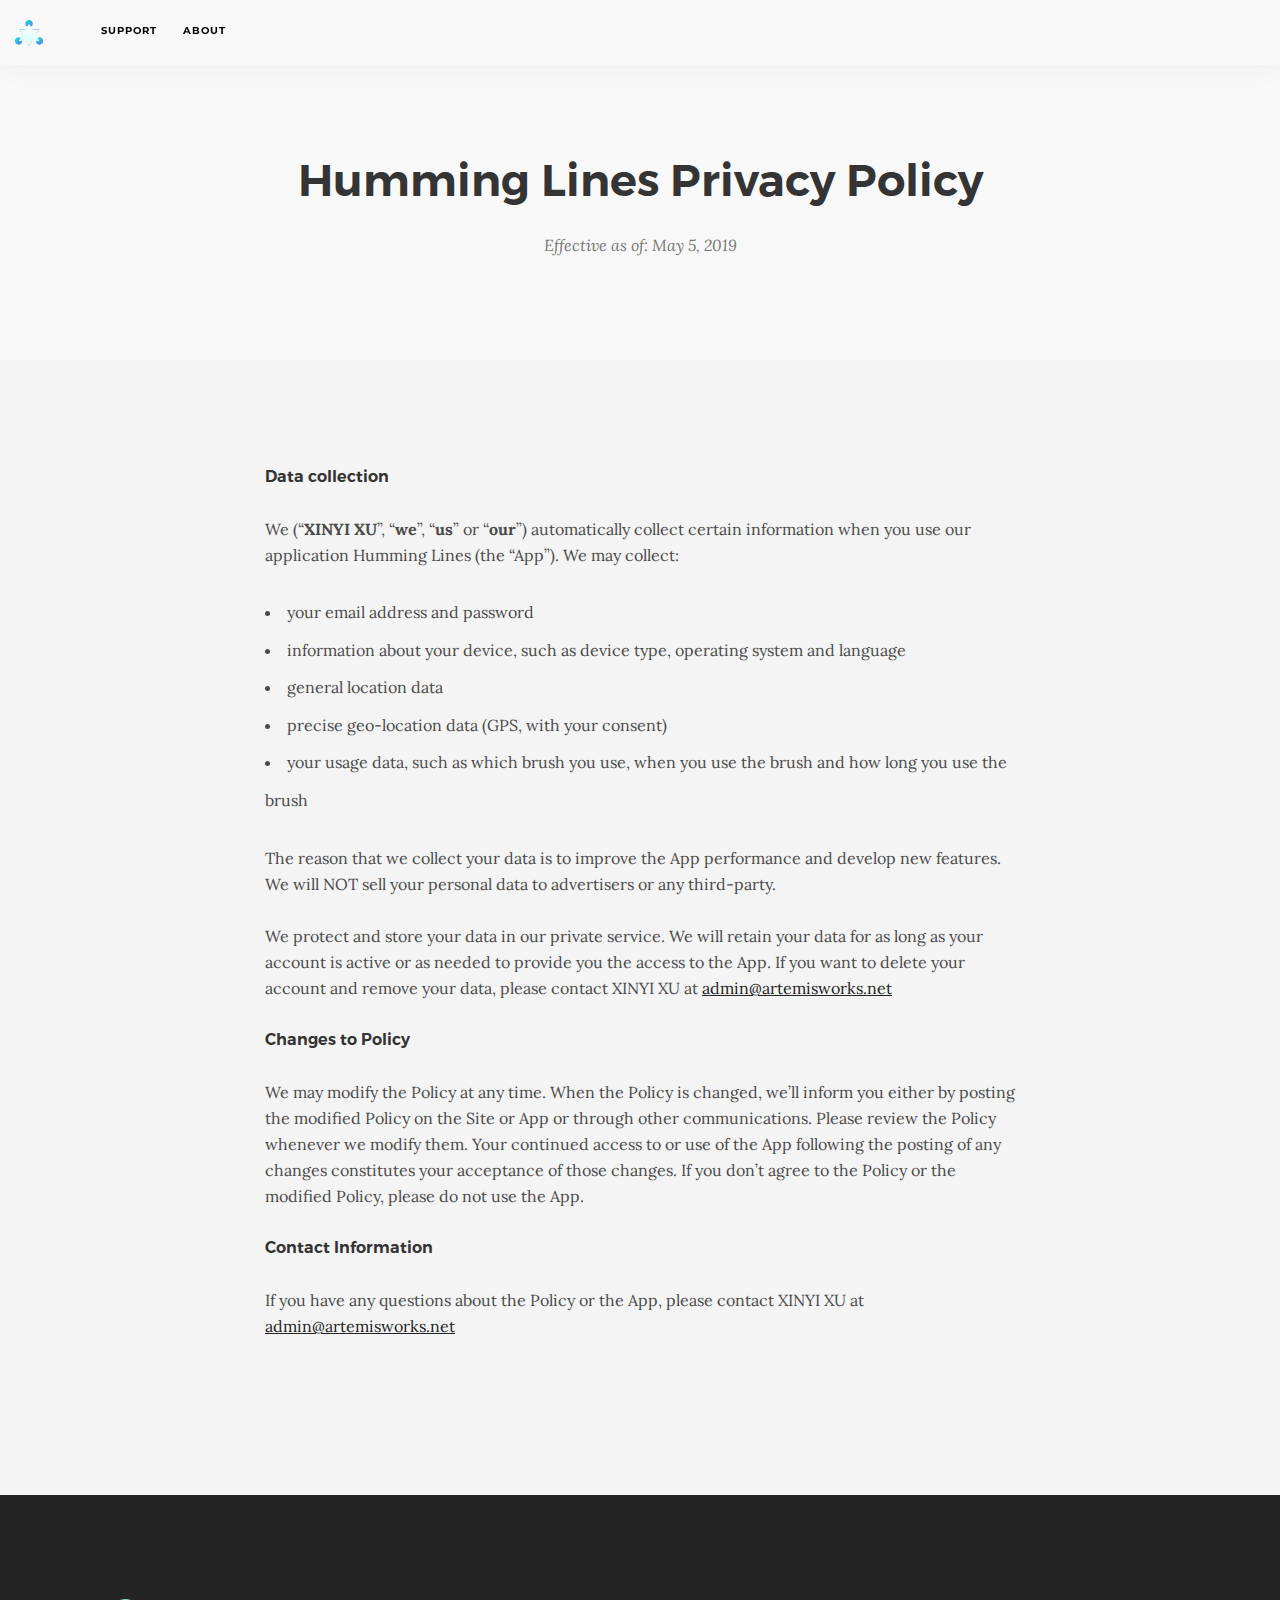
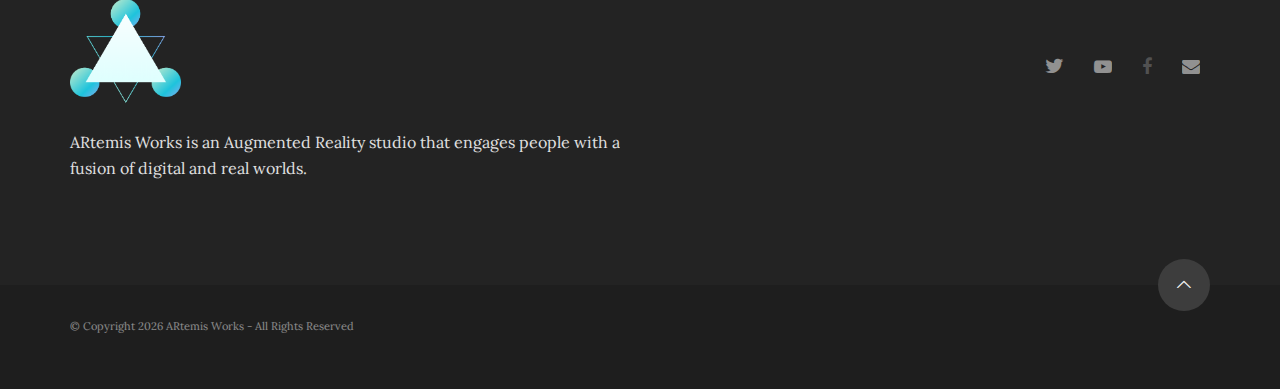
==== privacy_policy_music_brush.html @ 25d591d4 "initial" ====
<!doctype html>
<html lang="en">
    <head>
        <meta charset="utf-8">
        <title>ARtemis | Augmented Reality Works</title>
        <meta name="viewport" content="width=device-width, initial-scale=1.0">
        <link href="css/bootstrap.css" rel="stylesheet" type="text/css" media="all" />
        <link href="css/socicon.css" rel="stylesheet" type="text/css" media="all" />
        <link href="css/iconsmind.css" rel="stylesheet" type="text/css" media="all" />
        <link href="css/interface-icons.css" rel="stylesheet" type="text/css" media="all" />
        <link href="css/owl.carousel.css" rel="stylesheet" type="text/css" media="all" />
        <link href="css/lightbox.min.css" rel="stylesheet" type="text/css" media="all" />
        <link href="css/theme.css" rel="stylesheet" type="text/css" media="all" />
        <link href="css/custom.css" rel="stylesheet" type="text/css" media="all" />
        <link href='https://fonts.googleapis.com/css?family=Lora:400,400italic,700%7CMontserrat:400,700' rel='stylesheet' type='text/css'>
        <link rel="stylesheet" href="https://cdnjs.cloudflare.com/ajax/libs/font-awesome/4.7.0/css/font-awesome.min.css">
    </head>
    <body class="scroll-assist">
        <a id="top"></a>
        <div class="loader"></div>
        <nav class="transition--fade">
            <div class="nav-bar nav--absolute nav--transparent" data-fixed-at="200">
                <div class="nav-module logo-module left">
                    <a href="index.html">
                        <img class="logo logo-dark" alt="logo" src="img/ARtemis4.png" />
                        <img class="logo logo-light" alt="logo" src="img/ARtemis4.png" />
                    </a>
                </div>
                <div class="nav-module menu-module left">
                    <ul class="menu">
                        <li>
                            <a href="support.html" style="color: #000000">
                                <b>Support</b>
                            </a>
                        </li>
                        <li>
                            <a href="about.html" style="color: #000000">
                                <b>About</b>
                            </a>
                        </li>
                    </ul>
                </div>
            </div>
        </nav>
        <!--end of modal-container-->
        <div class="main-container transition--fade">
            <section class="height-40">
                <div class="container pos-vertical-center">
                    <div class="row">
                        <div class="col-sm-12 text-center">
                            <br/><br/>
                            <h2>Humming Lines Privacy Policy</h2>
                            <span>
                                <em>Effective as of: May 5, 2019</em>
                            </span>
                        </div>
                    </div>
                    <!--end of row-->
                </div>
                <!--end of container-->
            </section>
            <section class="bg--secondary">
                <div class="container">
                    <div class="row">
                        <div class="col-sm-8 col-sm-offset-2">
                            <h5>Data collection</h5>
                            <p style="color:#4A4A4A">
                                We (“<b>XINYI XU</b>”, “<b>we</b>”, “<b>us</b>” or “<b>our</b>”) automatically collect certain information when you use our application Humming Lines (the “App”). We may collect:
                                <ul class="bullets" style="color:#4A4A4A">
                                <li>
                                    your email address and password
                                </li>
                                <li>
                                    information about your device, such as device type, operating system and language
                                </li>
                                <li>
                                    general location data
                                </li>
                                <li>
                                    precise geo-location data (GPS, with your consent)
                                </li>
                                <li>
                                    your usage data, such as which brush you use, when you use the brush and how long you use the brush
                                </li>
                                </ul>
                                <p style="color:#4A4A4A">The reason that we collect your data is to improve the App performance and develop new features. We will NOT sell your personal data to advertisers or any third-party. <br/><br/>
 
                                We protect and store your data in our private service. We will retain your data for as long as your account is active or as needed to provide you the access to the App.  If you want to delete your account and remove your data, please contact XINYI XU at <a href="mailto:admin@artemisworks.net">admin@artemisworks.net</a>

                            </p>
                            <h5>Changes to Policy</h5>
                            <p style="color:#4A4A4A">
                                We may modify the Policy at any time. When the Policy is changed, we’ll inform you either by posting the modified Policy on the Site or App or through other communications. Please review the Policy whenever we modify them. Your continued access to or use of the App following the posting of any changes constitutes your acceptance of those changes. If you don’t agree to the Policy or the modified Policy, please do not use the App.
                            </p>
                            <h5>Contact Information</h5>
                            <p style="color:#4A4A4A">
                                If you have any questions about the Policy or the App, please contact XINYI XU at <a href="mailto:admin@artemisworks.net">admin@artemisworks.net</a>

                            </p>
                        </div>
                    </div>
                    <!--end of row-->
                </div>
                <!--end of container-->
            </section>
            <footer class="bg--dark footer-4">
                <div class="container">
                <div class="row">
                    <div class="col-md-6 col-sm-4">
                            <a href="index.html">
                                <img alt="Pic" src="img/ARtemis2.png" width="20%" height="20%"/>
                            </a>
                            <p>
                                ARtemis Works is an Augmented Reality studio that engages people with a fusion of digital and real worlds.
                                
                            </p>
                        </div>
                        <div class="col-md-2 col-md-offset-4 ">
                            <h6><font color="#232323">Connect with Us</font></h6>
                            <ul class="social-list">
                                <li>
                                    <a href="https://twitter.com/ARtemis_works">
                                        <i class="fa fa-twitter" style="font-size:20px;color:white;"></i>
                                    </a>
                                </li>
                                <li>
                                    <a href="https://www.youtube.com/channel/UC1mgtyyQkvRFtC47WIvHx9Q">
                                        <i class="fa fa-youtube-play" style="font-size:18px;color:white;"></i>
                                    </a>
                                </li>
                                <li>
                                    <a href="#">
                                        <i class="fa fa-facebook" style="font-size:18px;color:grey;"></i>
                                    </a>
                                </li>
                                <li>
                                    <a href="mailto:admin@artemisworks.net">
                                        <i class="fa fa-envelope" style="font-size:18px;color:white;"></i>
                                    </a>
                                </li>
                            </ul>
                        </div>                      
                    </div>
                </div>
                <div class="footer__lower">
                    <div class="container">
                        <div class="row">
                            <div class="col-sm-6 text-center-xs">
                                <span class="type--fine-print">&copy; Copyright
                                    <span class="update-year">2018</span> ARtemis Works - All Rights Reserved</span>
                            </div>
                            <div class="col-sm-6 text-right text-center-xs">
                                <a href="#top" class="inner-link top-link">
                                    <i class="interface-up-open-big"></i>
                                </a>
                            </div>
                        </div>
                        <!--end of row-->
                    </div>
                    <!--end of container-->
                </div>
            </footer>
        </div>
        <script src="js/jquery-2.1.4.min.js"></script>
        <script src="js/isotope.min.js"></script>
        <script src="js/ytplayer.min.js"></script>
        <script src="js/easypiechart.min.js"></script>
        <script src="js/owl.carousel.min.js"></script>
        <script src="js/lightbox.min.js"></script>
        <script src="js/twitterfetcher.min.js"></script>
        <script src="js/smooth-scroll.min.js"></script>
        <script src="js/scrollreveal.min.js"></script>
        <script src="js/parallax.js"></script>
        <script src="js/scripts.js"></script>
    </body>
</html>
---- css/socicon.css ----
@charset "UTF-8";

@font-face {
  font-family: "socicon";
  src: url("../fonts/socicon.ttf") format("truetype");
  font-weight: normal;
  font-style: normal;

}

[data-icon]:before {
  font-family: "socicon" !important;
  content: attr(data-icon);
  font-style: normal !important;
  font-weight: normal !important;
  font-variant: normal !important;
  text-transform: none !important;
  speak: none;
  line-height: 1;
  -webkit-font-smoothing: antialiased;
  -moz-osx-font-smoothing: grayscale;
}

[class^="socicon-"]:before,
[class*=" socicon-"]:before {
  font-family: "socicon" !important;
  font-style: normal !important;
  font-weight: normal !important;
  font-variant: normal !important;
  text-transform: none !important;
  speak: none;
  line-height: 1;
  -webkit-font-smoothing: antialiased;
  -moz-osx-font-smoothing: grayscale;
}

.socicon-modelmayhem:before {
  content: "\e000";
}
.socicon-mixcloud:before {
  content: "\e001";
}
.socicon-drupal:before {
  content: "\e002";
}
.socicon-swarm:before {
  content: "\e003";
}
.socicon-istock:before {
  content: "\e004";
}
.socicon-yammer:before {
  content: "\e005";
}
.socicon-ello:before {
  content: "\e006";
}
.socicon-stackoverflow:before {
  content: "\e007";
}
.socicon-persona:before {
  content: "\e008";
}
.socicon-triplej:before {
  content: "\e009";
}
.socicon-houzz:before {
  content: "\e00a";
}
.socicon-rss:before {
  content: "\e00b";
}
.socicon-paypal:before {
  content: "\e00c";
}
.socicon-odnoklassniki:before {
  content: "\e00d";
}
.socicon-airbnb:before {
  content: "\e00e";
}
.socicon-periscope:before {
  content: "\e00f";
}
.socicon-outlook:before {
  content: "\e010";
}
.socicon-coderwall:before {
  content: "\e011";
}
.socicon-tripadvisor:before {
  content: "\e012";
}
.socicon-appnet:before {
  content: "\e013";
}
.socicon-goodreads:before {
  content: "\e014";
}
.socicon-tripit:before {
  content: "\e015";
}
.socicon-lanyrd:before {
  content: "\e016";
}
.socicon-slideshare:before {
  content: "\e017";
}
.socicon-buffer:before {
  content: "\e018";
}
.socicon-disqus:before {
  content: "\e019";
}
.socicon-vkontakte:before {
  content: "\e01a";
}
.socicon-whatsapp:before {
  content: "\e01b";
}
.socicon-patreon:before {
  content: "\e01c";
}
.socicon-storehouse:before {
  content: "\e01d";
}
.socicon-pocket:before {
  content: "\e01e";
}
.socicon-mail:before {
  content: "\e01f";
}
.socicon-blogger:before {
  content: "\e020";
}
.socicon-technorati:before {
  content: "\e021";
}
.socicon-reddit:before {
  content: "\e022";
}
.socicon-dribbble:before {
  content: "\e023";
}
.socicon-stumbleupon:before {
  content: "\e024";
}
.socicon-digg:before {
  content: "\e025";
}
.socicon-envato:before {
  content: "\e026";
}
.socicon-behance:before {
  content: "\e027";
}
.socicon-delicious:before {
  content: "\e028";
}
.socicon-deviantart:before {
  content: "\e029";
}
.socicon-forrst:before {
  content: "\e02a";
}
.socicon-play:before {
  content: "\e02b";
}
.socicon-zerply:before {
  content: "\e02c";
}
.socicon-wikipedia:before {
  content: "\e02d";
}
.socicon-apple:before {
  content: "\e02e";
}
.socicon-flattr:before {
  content: "\e02f";
}
.socicon-github:before {
  content: "\e030";
}
.socicon-renren:before {
  content: "\e031";
}
.socicon-friendfeed:before {
  content: "\e032";
}
.socicon-newsvine:before {
  content: "\e033";
}
.socicon-identica:before {
  content: "\e034";
}
.socicon-bebo:before {
  content: "\e035";
}
.socicon-zynga:before {
  content: "\e036";
}
.socicon-steam:before {
  content: "\e037";
}
.socicon-xbox:before {
  content: "\e038";
}
.socicon-windows:before {
  content: "\e039";
}
.socicon-qq:before {
  content: "\e03a";
}
.socicon-douban:before {
  content: "\e03b";
}
.socicon-meetup:before {
  content: "\e03c";
}
.socicon-playstation:before {
  content: "\e03d";
}
.socicon-android:before {
  content: "\e03e";
}
.socicon-snapchat:before {
  content: "\e03f";
}
.socicon-twitter:before {
  content: "\e040";
}
.socicon-facebook:before {
  content: "\e041";
}
.socicon-googleplus:before {
  content: "\e042";
}
.socicon-pinterest:before {
  content: "\e043";
}
.socicon-foursquare:before {
  content: "\e044";
}
.socicon-yahoo:before {
  content: "\e045";
}
.socicon-skype:before {
  content: "\e046";
}
.socicon-yelp:before {
  content: "\e047";
}
.socicon-feedburner:before {
  content: "\e048";
}
.socicon-linkedin:before {
  content: "\e049";
}
.socicon-viadeo:before {
  content: "\e04a";
}
.socicon-xing:before {
  content: "\e04b";
}
.socicon-myspace:before {
  content: "\e04c";
}
.socicon-soundcloud:before {
  content: "\e04d";
}
.socicon-spotify:before {
  content: "\e04e";
}
.socicon-grooveshark:before {
  content: "\e04f";
}
.socicon-lastfm:before {
  content: "\e050";
}
.socicon-youtube:before {
  content: "\e051";
}
.socicon-vimeo:before {
  content: "\e052";
}
.socicon-dailymotion:before {
  content: "\e053";
}
.socicon-vine:before {
  content: "\e054";
}
.socicon-flickr:before {
  content: "\e055";
}
.socicon-500px:before {
  content: "\e056";
}
.socicon-instagram:before {
  content: "\e057";
}
.socicon-wordpress:before {
  content: "\e058";
}
.socicon-tumblr:before {
  content: "\e059";
}
.socicon-twitch:before {
  content: "\e05a";
}
.socicon-8tracks:before {
  content: "\e05b";
}
.socicon-amazon:before {
  content: "\e05c";
}
.socicon-icq:before {
  content: "\e05d";
}
.socicon-smugmug:before {
  content: "\e05e";
}
.socicon-ravelry:before {
  content: "\e05f";
}
.socicon-weibo:before {
  content: "\e060";
}
.socicon-baidu:before {
  content: "\e061";
}
.socicon-angellist:before {
  content: "\e062";
}
.socicon-ebay:before {
  content: "\e063";
}
.socicon-imdb:before {
  content: "\e064";
}
.socicon-stayfriends:before {
  content: "\e065";
}
.socicon-residentadvisor:before {
  content: "\e066";
}
.socicon-google:before {
  content: "\e067";
}
.socicon-yandex:before {
  content: "\e068";
}
.socicon-sharethis:before {
  content: "\e069";
}
.socicon-bandcamp:before {
  content: "\e06a";
}
.socicon-itunes:before {
  content: "\e06b";
}
.socicon-deezer:before {
  content: "\e06c";
}
.socicon-medium:before {
  content: "\e06d";
}
.socicon-telegram:before {
  content: "\e06e";
}
.socicon-openid:before {
  content: "\e06f";
}
.socicon-amplement:before {
  content: "\e070";
}
---- css/iconsmind.css ----
@font-face {
	font-family: 'iconsmind';
	src:url('../fonts/iconsmind.eot?#iefix-rdmvgc') format('embedded-opentype');
	src:url('../fonts/iconsmind.woff') format('woff'),
		url('../fonts/iconsmind.ttf') format('truetype');
	font-weight: normal;
	font-style: normal;
}

[class^="icon-"], [class*=" icon-"] {
	font-family: 'iconsmind';
	speak: none;
	font-style: normal;
	font-weight: normal;
	font-variant: normal;
	text-transform: none;
	line-height: 1;
	/* Better Font Rendering =========== */
	-webkit-font-smoothing: antialiased;
	-moz-osx-font-smoothing: grayscale;
}

.icon-A-Z:before {
	content: "\e600";
}
.icon-Aa:before {
	content: "\e601";
}
.icon-Add-Bag:before {
	content: "\e602";
}
.icon-Add-Basket:before {
	content: "\e603";
}
.icon-Add-Cart:before {
	content: "\e604";
}
.icon-Add-File:before {
	content: "\e605";
}
.icon-Add-SpaceAfterParagraph:before {
	content: "\e606";
}
.icon-Add-SpaceBeforeParagraph:before {
	content: "\e607";
}
.icon-Add-User:before {
	content: "\e608";
}
.icon-Add-UserStar:before {
	content: "\e609";
}
.icon-Add-Window:before {
	content: "\e60a";
}
.icon-Add:before {
	content: "\e60b";
}
.icon-Address-Book:before {
	content: "\e60c";
}
.icon-Address-Book2:before {
	content: "\e60d";
}
.icon-Administrator:before {
	content: "\e60e";
}
.icon-Aerobics-2:before {
	content: "\e60f";
}
.icon-Aerobics-3:before {
	content: "\e610";
}
.icon-Aerobics:before {
	content: "\e611";
}
.icon-Affiliate:before {
	content: "\e612";
}
.icon-Aim:before {
	content: "\e613";
}
.icon-Air-Balloon:before {
	content: "\e614";
}
.icon-Airbrush:before {
	content: "\e615";
}
.icon-Airship:before {
	content: "\e616";
}
.icon-Alarm-Clock:before {
	content: "\e617";
}
.icon-Alarm-Clock2:before {
	content: "\e618";
}
.icon-Alarm:before {
	content: "\e619";
}
.icon-Alien-2:before {
	content: "\e61a";
}
.icon-Alien:before {
	content: "\e61b";
}
.icon-Aligator:before {
	content: "\e61c";
}
.icon-Align-Center:before {
	content: "\e61d";
}
.icon-Align-JustifyAll:before {
	content: "\e61e";
}
.icon-Align-JustifyCenter:before {
	content: "\e61f";
}
.icon-Align-JustifyLeft:before {
	content: "\e620";
}
.icon-Align-JustifyRight:before {
	content: "\e621";
}
.icon-Align-Left:before {
	content: "\e622";
}
.icon-Align-Right:before {
	content: "\e623";
}
.icon-Alpha:before {
	content: "\e624";
}
.icon-Ambulance:before {
	content: "\e625";
}
.icon-AMX:before {
	content: "\e626";
}
.icon-Anchor-2:before {
	content: "\e627";
}
.icon-Anchor:before {
	content: "\e628";
}
.icon-Android-Store:before {
	content: "\e629";
}
.icon-Android:before {
	content: "\e62a";
}
.icon-Angel-Smiley:before {
	content: "\e62b";
}
.icon-Angel:before {
	content: "\e62c";
}
.icon-Angry:before {
	content: "\e62d";
}
.icon-Apple-Bite:before {
	content: "\e62e";
}
.icon-Apple-Store:before {
	content: "\e62f";
}
.icon-Apple:before {
	content: "\e630";
}
.icon-Approved-Window:before {
	content: "\e631";
}
.icon-Aquarius-2:before {
	content: "\e632";
}
.icon-Aquarius:before {
	content: "\e633";
}
.icon-Archery-2:before {
	content: "\e634";
}
.icon-Archery:before {
	content: "\e635";
}
.icon-Argentina:before {
	content: "\e636";
}
.icon-Aries-2:before {
	content: "\e637";
}
.icon-Aries:before {
	content: "\e638";
}
.icon-Army-Key:before {
	content: "\e639";
}
.icon-Arrow-Around:before {
	content: "\e63a";
}
.icon-Arrow-Back3:before {
	content: "\e63b";
}
.icon-Arrow-Back:before {
	content: "\e63c";
}
.icon-Arrow-Back2:before {
	content: "\e63d";
}
.icon-Arrow-Barrier:before {
	content: "\e63e";
}
.icon-Arrow-Circle:before {
	content: "\e63f";
}
.icon-Arrow-Cross:before {
	content: "\e640";
}
.icon-Arrow-Down:before {
	content: "\e641";
}
.icon-Arrow-Down2:before {
	content: "\e642";
}
.icon-Arrow-Down3:before {
	content: "\e643";
}
.icon-Arrow-DowninCircle:before {
	content: "\e644";
}
.icon-Arrow-Fork:before {
	content: "\e645";
}
.icon-Arrow-Forward:before {
	content: "\e646";
}
.icon-Arrow-Forward2:before {
	content: "\e647";
}
.icon-Arrow-From:before {
	content: "\e648";
}
.icon-Arrow-Inside:before {
	content: "\e649";
}
.icon-Arrow-Inside45:before {
	content: "\e64a";
}
.icon-Arrow-InsideGap:before {
	content: "\e64b";
}
.icon-Arrow-InsideGap45:before {
	content: "\e64c";
}
.icon-Arrow-Into:before {
	content: "\e64d";
}
.icon-Arrow-Join:before {
	content: "\e64e";
}
.icon-Arrow-Junction:before {
	content: "\e64f";
}
.icon-Arrow-Left:before {
	content: "\e650";
}
.icon-Arrow-Left2:before {
	content: "\e651";
}
.icon-Arrow-LeftinCircle:before {
	content: "\e652";
}
.icon-Arrow-Loop:before {
	content: "\e653";
}
.icon-Arrow-Merge:before {
	content: "\e654";
}
.icon-Arrow-Mix:before {
	content: "\e655";
}
.icon-Arrow-Next:before {
	content: "\e656";
}
.icon-Arrow-OutLeft:before {
	content: "\e657";
}
.icon-Arrow-OutRight:before {
	content: "\e658";
}
.icon-Arrow-Outside:before {
	content: "\e659";
}
.icon-Arrow-Outside45:before {
	content: "\e65a";
}
.icon-Arrow-OutsideGap:before {
	content: "\e65b";
}
.icon-Arrow-OutsideGap45:before {
	content: "\e65c";
}
.icon-Arrow-Over:before {
	content: "\e65d";
}
.icon-Arrow-Refresh:before {
	content: "\e65e";
}
.icon-Arrow-Refresh2:before {
	content: "\e65f";
}
.icon-Arrow-Right:before {
	content: "\e660";
}
.icon-Arrow-Right2:before {
	content: "\e661";
}
.icon-Arrow-RightinCircle:before {
	content: "\e662";
}
.icon-Arrow-Shuffle:before {
	content: "\e663";
}
.icon-Arrow-Squiggly:before {
	content: "\e664";
}
.icon-Arrow-Through:before {
	content: "\e665";
}
.icon-Arrow-To:before {
	content: "\e666";
}
.icon-Arrow-TurnLeft:before {
	content: "\e667";
}
.icon-Arrow-TurnRight:before {
	content: "\e668";
}
.icon-Arrow-Up:before {
	content: "\e669";
}
.icon-Arrow-Up2:before {
	content: "\e66a";
}
.icon-Arrow-Up3:before {
	content: "\e66b";
}
.icon-Arrow-UpinCircle:before {
	content: "\e66c";
}
.icon-Arrow-XLeft:before {
	content: "\e66d";
}
.icon-Arrow-XRight:before {
	content: "\e66e";
}
.icon-Ask:before {
	content: "\e66f";
}
.icon-Assistant:before {
	content: "\e670";
}
.icon-Astronaut:before {
	content: "\e671";
}
.icon-At-Sign:before {
	content: "\e672";
}
.icon-ATM:before {
	content: "\e673";
}
.icon-Atom:before {
	content: "\e674";
}
.icon-Audio:before {
	content: "\e675";
}
.icon-Auto-Flash:before {
	content: "\e676";
}
.icon-Autumn:before {
	content: "\e677";
}
.icon-Baby-Clothes:before {
	content: "\e678";
}
.icon-Baby-Clothes2:before {
	content: "\e679";
}
.icon-Baby-Cry:before {
	content: "\e67a";
}
.icon-Baby:before {
	content: "\e67b";
}
.icon-Back2:before {
	content: "\e67c";
}
.icon-Back-Media:before {
	content: "\e67d";
}
.icon-Back-Music:before {
	content: "\e67e";
}
.icon-Back:before {
	content: "\e67f";
}
.icon-Background:before {
	content: "\e680";
}
.icon-Bacteria:before {
	content: "\e681";
}
.icon-Bag-Coins:before {
	content: "\e682";
}
.icon-Bag-Items:before {
	content: "\e683";
}
.icon-Bag-Quantity:before {
	content: "\e684";
}
.icon-Bag:before {
	content: "\e685";
}
.icon-Bakelite:before {
	content: "\e686";
}
.icon-Ballet-Shoes:before {
	content: "\e687";
}
.icon-Balloon:before {
	content: "\e688";
}
.icon-Banana:before {
	content: "\e689";
}
.icon-Band-Aid:before {
	content: "\e68a";
}
.icon-Bank:before {
	content: "\e68b";
}
.icon-Bar-Chart:before {
	content: "\e68c";
}
.icon-Bar-Chart2:before {
	content: "\e68d";
}
.icon-Bar-Chart3:before {
	content: "\e68e";
}
.icon-Bar-Chart4:before {
	content: "\e68f";
}
.icon-Bar-Chart5:before {
	content: "\e690";
}
.icon-Bar-Code:before {
	content: "\e691";
}
.icon-Barricade-2:before {
	content: "\e692";
}
.icon-Barricade:before {
	content: "\e693";
}
.icon-Baseball:before {
	content: "\e694";
}
.icon-Basket-Ball:before {
	content: "\e695";
}
.icon-Basket-Coins:before {
	content: "\e696";
}
.icon-Basket-Items:before {
	content: "\e697";
}
.icon-Basket-Quantity:before {
	content: "\e698";
}
.icon-Bat-2:before {
	content: "\e699";
}
.icon-Bat:before {
	content: "\e69a";
}
.icon-Bathrobe:before {
	content: "\e69b";
}
.icon-Batman-Mask:before {
	content: "\e69c";
}
.icon-Battery-0:before {
	content: "\e69d";
}
.icon-Battery-25:before {
	content: "\e69e";
}
.icon-Battery-50:before {
	content: "\e69f";
}
.icon-Battery-75:before {
	content: "\e6a0";
}
.icon-Battery-100:before {
	content: "\e6a1";
}
.icon-Battery-Charge:before {
	content: "\e6a2";
}
.icon-Bear:before {
	content: "\e6a3";
}
.icon-Beard-2:before {
	content: "\e6a4";
}
.icon-Beard-3:before {
	content: "\e6a5";
}
.icon-Beard:before {
	content: "\e6a6";
}
.icon-Bebo:before {
	content: "\e6a7";
}
.icon-Bee:before {
	content: "\e6a8";
}
.icon-Beer-Glass:before {
	content: "\e6a9";
}
.icon-Beer:before {
	content: "\e6aa";
}
.icon-Bell-2:before {
	content: "\e6ab";
}
.icon-Bell:before {
	content: "\e6ac";
}
.icon-Belt-2:before {
	content: "\e6ad";
}
.icon-Belt-3:before {
	content: "\e6ae";
}
.icon-Belt:before {
	content: "\e6af";
}
.icon-Berlin-Tower:before {
	content: "\e6b0";
}
.icon-Beta:before {
	content: "\e6b1";
}
.icon-Betvibes:before {
	content: "\e6b2";
}
.icon-Bicycle-2:before {
	content: "\e6b3";
}
.icon-Bicycle-3:before {
	content: "\e6b4";
}
.icon-Bicycle:before {
	content: "\e6b5";
}
.icon-Big-Bang:before {
	content: "\e6b6";
}
.icon-Big-Data:before {
	content: "\e6b7";
}
.icon-Bike-Helmet:before {
	content: "\e6b8";
}
.icon-Bikini:before {
	content: "\e6b9";
}
.icon-Bilk-Bottle2:before {
	content: "\e6ba";
}
.icon-Billing:before {
	content: "\e6bb";
}
.icon-Bing:before {
	content: "\e6bc";
}
.icon-Binocular:before {
	content: "\e6bd";
}
.icon-Bio-Hazard:before {
	content: "\e6be";
}
.icon-Biotech:before {
	content: "\e6bf";
}
.icon-Bird-DeliveringLetter:before {
	content: "\e6c0";
}
.icon-Bird:before {
	content: "\e6c1";
}
.icon-Birthday-Cake:before {
	content: "\e6c2";
}
.icon-Bisexual:before {
	content: "\e6c3";
}
.icon-Bishop:before {
	content: "\e6c4";
}
.icon-Bitcoin:before {
	content: "\e6c5";
}
.icon-Black-Cat:before {
	content: "\e6c6";
}
.icon-Blackboard:before {
	content: "\e6c7";
}
.icon-Blinklist:before {
	content: "\e6c8";
}
.icon-Block-Cloud:before {
	content: "\e6c9";
}
.icon-Block-Window:before {
	content: "\e6ca";
}
.icon-Blogger:before {
	content: "\e6cb";
}
.icon-Blood:before {
	content: "\e6cc";
}
.icon-Blouse:before {
	content: "\e6cd";
}
.icon-Blueprint:before {
	content: "\e6ce";
}
.icon-Board:before {
	content: "\e6cf";
}
.icon-Bodybuilding:before {
	content: "\e6d0";
}
.icon-Bold-Text:before {
	content: "\e6d1";
}
.icon-Bone:before {
	content: "\e6d2";
}
.icon-Bones:before {
	content: "\e6d3";
}
.icon-Book:before {
	content: "\e6d4";
}
.icon-Bookmark:before {
	content: "\e6d5";
}
.icon-Books-2:before {
	content: "\e6d6";
}
.icon-Books:before {
	content: "\e6d7";
}
.icon-Boom:before {
	content: "\e6d8";
}
.icon-Boot-2:before {
	content: "\e6d9";
}
.icon-Boot:before {
	content: "\e6da";
}
.icon-Bottom-ToTop:before {
	content: "\e6db";
}
.icon-Bow-2:before {
	content: "\e6dc";
}
.icon-Bow-3:before {
	content: "\e6dd";
}
.icon-Bow-4:before {
	content: "\e6de";
}
.icon-Bow-5:before {
	content: "\e6df";
}
.icon-Bow-6:before {
	content: "\e6e0";
}
.icon-Bow:before {
	content: "\e6e1";
}
.icon-Bowling-2:before {
	content: "\e6e2";
}
.icon-Bowling:before {
	content: "\e6e3";
}
.icon-Box2:before {
	content: "\e6e4";
}
.icon-Box-Close:before {
	content: "\e6e5";
}
.icon-Box-Full:before {
	content: "\e6e6";
}
.icon-Box-Open:before {
	content: "\e6e7";
}
.icon-Box-withFolders:before {
	content: "\e6e8";
}
.icon-Box:before {
	content: "\e6e9";
}
.icon-Boy:before {
	content: "\e6ea";
}
.icon-Bra:before {
	content: "\e6eb";
}
.icon-Brain-2:before {
	content: "\e6ec";
}
.icon-Brain-3:before {
	content: "\e6ed";
}
.icon-Brain:before {
	content: "\e6ee";
}
.icon-Brazil:before {
	content: "\e6ef";
}
.icon-Bread-2:before {
	content: "\e6f0";
}
.icon-Bread:before {
	content: "\e6f1";
}
.icon-Bridge:before {
	content: "\e6f2";
}
.icon-Brightkite:before {
	content: "\e6f3";
}
.icon-Broke-Link2:before {
	content: "\e6f4";
}
.icon-Broken-Link:before {
	content: "\e6f5";
}
.icon-Broom:before {
	content: "\e6f6";
}
.icon-Brush:before {
	content: "\e6f7";
}
.icon-Bucket:before {
	content: "\e6f8";
}
.icon-Bug:before {
	content: "\e6f9";
}
.icon-Building:before {
	content: "\e6fa";
}
.icon-Bulleted-List:before {
	content: "\e6fb";
}
.icon-Bus-2:before {
	content: "\e6fc";
}
.icon-Bus:before {
	content: "\e6fd";
}
.icon-Business-Man:before {
	content: "\e6fe";
}
.icon-Business-ManWoman:before {
	content: "\e6ff";
}
.icon-Business-Mens:before {
	content: "\e700";
}
.icon-Business-Woman:before {
	content: "\e701";
}
.icon-Butterfly:before {
	content: "\e702";
}
.icon-Button:before {
	content: "\e703";
}
.icon-Cable-Car:before {
	content: "\e704";
}
.icon-Cake:before {
	content: "\e705";
}
.icon-Calculator-2:before {
	content: "\e706";
}
.icon-Calculator-3:before {
	content: "\e707";
}
.icon-Calculator:before {
	content: "\e708";
}
.icon-Calendar-2:before {
	content: "\e709";
}
.icon-Calendar-3:before {
	content: "\e70a";
}
.icon-Calendar-4:before {
	content: "\e70b";
}
.icon-Calendar-Clock:before {
	content: "\e70c";
}
.icon-Calendar:before {
	content: "\e70d";
}
.icon-Camel:before {
	content: "\e70e";
}
.icon-Camera-2:before {
	content: "\e70f";
}
.icon-Camera-3:before {
	content: "\e710";
}
.icon-Camera-4:before {
	content: "\e711";
}
.icon-Camera-5:before {
	content: "\e712";
}
.icon-Camera-Back:before {
	content: "\e713";
}
.icon-Camera:before {
	content: "\e714";
}
.icon-Can-2:before {
	content: "\e715";
}
.icon-Can:before {
	content: "\e716";
}
.icon-Canada:before {
	content: "\e717";
}
.icon-Cancer-2:before {
	content: "\e718";
}
.icon-Cancer-3:before {
	content: "\e719";
}
.icon-Cancer:before {
	content: "\e71a";
}
.icon-Candle:before {
	content: "\e71b";
}
.icon-Candy-Cane:before {
	content: "\e71c";
}
.icon-Candy:before {
	content: "\e71d";
}
.icon-Cannon:before {
	content: "\e71e";
}
.icon-Cap-2:before {
	content: "\e71f";
}
.icon-Cap-3:before {
	content: "\e720";
}
.icon-Cap-Smiley:before {
	content: "\e721";
}
.icon-Cap:before {
	content: "\e722";
}
.icon-Capricorn-2:before {
	content: "\e723";
}
.icon-Capricorn:before {
	content: "\e724";
}
.icon-Car-2:before {
	content: "\e725";
}
.icon-Car-3:before {
	content: "\e726";
}
.icon-Car-Coins:before {
	content: "\e727";
}
.icon-Car-Items:before {
	content: "\e728";
}
.icon-Car-Wheel:before {
	content: "\e729";
}
.icon-Car:before {
	content: "\e72a";
}
.icon-Cardigan:before {
	content: "\e72b";
}
.icon-Cardiovascular:before {
	content: "\e72c";
}
.icon-Cart-Quantity:before {
	content: "\e72d";
}
.icon-Casette-Tape:before {
	content: "\e72e";
}
.icon-Cash-Register:before {
	content: "\e72f";
}
.icon-Cash-register2:before {
	content: "\e730";
}
.icon-Castle:before {
	content: "\e731";
}
.icon-Cat:before {
	content: "\e732";
}
.icon-Cathedral:before {
	content: "\e733";
}
.icon-Cauldron:before {
	content: "\e734";
}
.icon-CD-2:before {
	content: "\e735";
}
.icon-CD-Cover:before {
	content: "\e736";
}
.icon-CD:before {
	content: "\e737";
}
.icon-Cello:before {
	content: "\e738";
}
.icon-Celsius:before {
	content: "\e739";
}
.icon-Chacked-Flag:before {
	content: "\e73a";
}
.icon-Chair:before {
	content: "\e73b";
}
.icon-Charger:before {
	content: "\e73c";
}
.icon-Check-2:before {
	content: "\e73d";
}
.icon-Check:before {
	content: "\e73e";
}
.icon-Checked-User:before {
	content: "\e73f";
}
.icon-Checkmate:before {
	content: "\e740";
}
.icon-Checkout-Bag:before {
	content: "\e741";
}
.icon-Checkout-Basket:before {
	content: "\e742";
}
.icon-Checkout:before {
	content: "\e743";
}
.icon-Cheese:before {
	content: "\e744";
}
.icon-Cheetah:before {
	content: "\e745";
}
.icon-Chef-Hat:before {
	content: "\e746";
}
.icon-Chef-Hat2:before {
	content: "\e747";
}
.icon-Chef:before {
	content: "\e748";
}
.icon-Chemical-2:before {
	content: "\e749";
}
.icon-Chemical-3:before {
	content: "\e74a";
}
.icon-Chemical-4:before {
	content: "\e74b";
}
.icon-Chemical-5:before {
	content: "\e74c";
}
.icon-Chemical:before {
	content: "\e74d";
}
.icon-Chess-Board:before {
	content: "\e74e";
}
.icon-Chess:before {
	content: "\e74f";
}
.icon-Chicken:before {
	content: "\e750";
}
.icon-Chile:before {
	content: "\e751";
}
.icon-Chimney:before {
	content: "\e752";
}
.icon-China:before {
	content: "\e753";
}
.icon-Chinese-Temple:before {
	content: "\e754";
}
.icon-Chip:before {
	content: "\e755";
}
.icon-Chopsticks-2:before {
	content: "\e756";
}
.icon-Chopsticks:before {
	content: "\e757";
}
.icon-Christmas-Ball:before {
	content: "\e758";
}
.icon-Christmas-Bell:before {
	content: "\e759";
}
.icon-Christmas-Candle:before {
	content: "\e75a";
}
.icon-Christmas-Hat:before {
	content: "\e75b";
}
.icon-Christmas-Sleigh:before {
	content: "\e75c";
}
.icon-Christmas-Snowman:before {
	content: "\e75d";
}
.icon-Christmas-Sock:before {
	content: "\e75e";
}
.icon-Christmas-Tree:before {
	content: "\e75f";
}
.icon-Christmas:before {
	content: "\e760";
}
.icon-Chrome:before {
	content: "\e761";
}
.icon-Chrysler-Building:before {
	content: "\e762";
}
.icon-Cinema:before {
	content: "\e763";
}
.icon-Circular-Point:before {
	content: "\e764";
}
.icon-City-Hall:before {
	content: "\e765";
}
.icon-Clamp:before {
	content: "\e766";
}
.icon-Clapperboard-Close:before {
	content: "\e767";
}
.icon-Clapperboard-Open:before {
	content: "\e768";
}
.icon-Claps:before {
	content: "\e769";
}
.icon-Clef:before {
	content: "\e76a";
}
.icon-Clinic:before {
	content: "\e76b";
}
.icon-Clock-2:before {
	content: "\e76c";
}
.icon-Clock-3:before {
	content: "\e76d";
}
.icon-Clock-4:before {
	content: "\e76e";
}
.icon-Clock-Back:before {
	content: "\e76f";
}
.icon-Clock-Forward:before {
	content: "\e770";
}
.icon-Clock:before {
	content: "\e771";
}
.icon-Close-Window:before {
	content: "\e772";
}
.icon-Close:before {
	content: "\e773";
}
.icon-Clothing-Store:before {
	content: "\e774";
}
.icon-Cloud--:before {
	content: "\e775";
}
.icon-Cloud-:before {
	content: "\e776";
}
.icon-Cloud-Camera:before {
	content: "\e777";
}
.icon-Cloud-Computer:before {
	content: "\e778";
}
.icon-Cloud-Email:before {
	content: "\e779";
}
.icon-Cloud-Hail:before {
	content: "\e77a";
}
.icon-Cloud-Laptop:before {
	content: "\e77b";
}
.icon-Cloud-Lock:before {
	content: "\e77c";
}
.icon-Cloud-Moon:before {
	content: "\e77d";
}
.icon-Cloud-Music:before {
	content: "\e77e";
}
.icon-Cloud-Picture:before {
	content: "\e77f";
}
.icon-Cloud-Rain:before {
	content: "\e780";
}
.icon-Cloud-Remove:before {
	content: "\e781";
}
.icon-Cloud-Secure:before {
	content: "\e782";
}
.icon-Cloud-Settings:before {
	content: "\e783";
}
.icon-Cloud-Smartphone:before {
	content: "\e784";
}
.icon-Cloud-Snow:before {
	content: "\e785";
}
.icon-Cloud-Sun:before {
	content: "\e786";
}
.icon-Cloud-Tablet:before {
	content: "\e787";
}
.icon-Cloud-Video:before {
	content: "\e788";
}
.icon-Cloud-Weather:before {
	content: "\e789";
}
.icon-Cloud:before {
	content: "\e78a";
}
.icon-Clouds-Weather:before {
	content: "\e78b";
}
.icon-Clouds:before {
	content: "\e78c";
}
.icon-Clown:before {
	content: "\e78d";
}
.icon-CMYK:before {
	content: "\e78e";
}
.icon-Coat:before {
	content: "\e78f";
}
.icon-Cocktail:before {
	content: "\e790";
}
.icon-Coconut:before {
	content: "\e791";
}
.icon-Code-Window:before {
	content: "\e792";
}
.icon-Coding:before {
	content: "\e793";
}
.icon-Coffee-2:before {
	content: "\e794";
}
.icon-Coffee-Bean:before {
	content: "\e795";
}
.icon-Coffee-Machine:before {
	content: "\e796";
}
.icon-Coffee-toGo:before {
	content: "\e797";
}
.icon-Coffee:before {
	content: "\e798";
}
.icon-Coffin:before {
	content: "\e799";
}
.icon-Coin:before {
	content: "\e79a";
}
.icon-Coins-2:before {
	content: "\e79b";
}
.icon-Coins-3:before {
	content: "\e79c";
}
.icon-Coins:before {
	content: "\e79d";
}
.icon-Colombia:before {
	content: "\e79e";
}
.icon-Colosseum:before {
	content: "\e79f";
}
.icon-Column-2:before {
	content: "\e7a0";
}
.icon-Column-3:before {
	content: "\e7a1";
}
.icon-Column:before {
	content: "\e7a2";
}
.icon-Comb-2:before {
	content: "\e7a3";
}
.icon-Comb:before {
	content: "\e7a4";
}
.icon-Communication-Tower:before {
	content: "\e7a5";
}
.icon-Communication-Tower2:before {
	content: "\e7a6";
}
.icon-Compass-2:before {
	content: "\e7a7";
}
.icon-Compass-3:before {
	content: "\e7a8";
}
.icon-Compass-4:before {
	content: "\e7a9";
}
.icon-Compass-Rose:before {
	content: "\e7aa";
}
.icon-Compass:before {
	content: "\e7ab";
}
.icon-Computer-2:before {
	content: "\e7ac";
}
.icon-Computer-3:before {
	content: "\e7ad";
}
.icon-Computer-Secure:before {
	content: "\e7ae";
}
.icon-Computer:before {
	content: "\e7af";
}
.icon-Conference:before {
	content: "\e7b0";
}
.icon-Confused:before {
	content: "\e7b1";
}
.icon-Conservation:before {
	content: "\e7b2";
}
.icon-Consulting:before {
	content: "\e7b3";
}
.icon-Contrast:before {
	content: "\e7b4";
}
.icon-Control-2:before {
	content: "\e7b5";
}
.icon-Control:before {
	content: "\e7b6";
}
.icon-Cookie-Man:before {
	content: "\e7b7";
}
.icon-Cookies:before {
	content: "\e7b8";
}
.icon-Cool-Guy:before {
	content: "\e7b9";
}
.icon-Cool:before {
	content: "\e7ba";
}
.icon-Copyright:before {
	content: "\e7bb";
}
.icon-Costume:before {
	content: "\e7bc";
}
.icon-Couple-Sign:before {
	content: "\e7bd";
}
.icon-Cow:before {
	content: "\e7be";
}
.icon-CPU:before {
	content: "\e7bf";
}
.icon-Crane:before {
	content: "\e7c0";
}
.icon-Cranium:before {
	content: "\e7c1";
}
.icon-Credit-Card:before {
	content: "\e7c2";
}
.icon-Credit-Card2:before {
	content: "\e7c3";
}
.icon-Credit-Card3:before {
	content: "\e7c4";
}
.icon-Cricket:before {
	content: "\e7c5";
}
.icon-Criminal:before {
	content: "\e7c6";
}
.icon-Croissant:before {
	content: "\e7c7";
}
.icon-Crop-2:before {
	content: "\e7c8";
}
.icon-Crop-3:before {
	content: "\e7c9";
}
.icon-Crown-2:before {
	content: "\e7ca";
}
.icon-Crown:before {
	content: "\e7cb";
}
.icon-Crying:before {
	content: "\e7cc";
}
.icon-Cube-Molecule:before {
	content: "\e7cd";
}
.icon-Cube-Molecule2:before {
	content: "\e7ce";
}
.icon-Cupcake:before {
	content: "\e7cf";
}
.icon-Cursor-Click:before {
	content: "\e7d0";
}
.icon-Cursor-Click2:before {
	content: "\e7d1";
}
.icon-Cursor-Move:before {
	content: "\e7d2";
}
.icon-Cursor-Move2:before {
	content: "\e7d3";
}
.icon-Cursor-Select:before {
	content: "\e7d4";
}
.icon-Cursor:before {
	content: "\e7d5";
}
.icon-D-Eyeglasses:before {
	content: "\e7d6";
}
.icon-D-Eyeglasses2:before {
	content: "\e7d7";
}
.icon-Dam:before {
	content: "\e7d8";
}
.icon-Danemark:before {
	content: "\e7d9";
}
.icon-Danger-2:before {
	content: "\e7da";
}
.icon-Danger:before {
	content: "\e7db";
}
.icon-Dashboard:before {
	content: "\e7dc";
}
.icon-Data-Backup:before {
	content: "\e7dd";
}
.icon-Data-Block:before {
	content: "\e7de";
}
.icon-Data-Center:before {
	content: "\e7df";
}
.icon-Data-Clock:before {
	content: "\e7e0";
}
.icon-Data-Cloud:before {
	content: "\e7e1";
}
.icon-Data-Compress:before {
	content: "\e7e2";
}
.icon-Data-Copy:before {
	content: "\e7e3";
}
.icon-Data-Download:before {
	content: "\e7e4";
}
.icon-Data-Financial:before {
	content: "\e7e5";
}
.icon-Data-Key:before {
	content: "\e7e6";
}
.icon-Data-Lock:before {
	content: "\e7e7";
}
.icon-Data-Network:before {
	content: "\e7e8";
}
.icon-Data-Password:before {
	content: "\e7e9";
}
.icon-Data-Power:before {
	content: "\e7ea";
}
.icon-Data-Refresh:before {
	content: "\e7eb";
}
.icon-Data-Save:before {
	content: "\e7ec";
}
.icon-Data-Search:before {
	content: "\e7ed";
}
.icon-Data-Security:before {
	content: "\e7ee";
}
.icon-Data-Settings:before {
	content: "\e7ef";
}
.icon-Data-Sharing:before {
	content: "\e7f0";
}
.icon-Data-Shield:before {
	content: "\e7f1";
}
.icon-Data-Signal:before {
	content: "\e7f2";
}
.icon-Data-Storage:before {
	content: "\e7f3";
}
.icon-Data-Stream:before {
	content: "\e7f4";
}
.icon-Data-Transfer:before {
	content: "\e7f5";
}
.icon-Data-Unlock:before {
	content: "\e7f6";
}
.icon-Data-Upload:before {
	content: "\e7f7";
}
.icon-Data-Yes:before {
	content: "\e7f8";
}
.icon-Data:before {
	content: "\e7f9";
}
.icon-David-Star:before {
	content: "\e7fa";
}
.icon-Daylight:before {
	content: "\e7fb";
}
.icon-Death:before {
	content: "\e7fc";
}
.icon-Debian:before {
	content: "\e7fd";
}
.icon-Dec:before {
	content: "\e7fe";
}
.icon-Decrase-Inedit:before {
	content: "\e7ff";
}
.icon-Deer-2:before {
	content: "\e800";
}
.icon-Deer:before {
	content: "\e801";
}
.icon-Delete-File:before {
	content: "\e802";
}
.icon-Delete-Window:before {
	content: "\e803";
}
.icon-Delicious:before {
	content: "\e804";
}
.icon-Depression:before {
	content: "\e805";
}
.icon-Deviantart:before {
	content: "\e806";
}
.icon-Device-SyncwithCloud:before {
	content: "\e807";
}
.icon-Diamond:before {
	content: "\e808";
}
.icon-Dice-2:before {
	content: "\e809";
}
.icon-Dice:before {
	content: "\e80a";
}
.icon-Digg:before {
	content: "\e80b";
}
.icon-Digital-Drawing:before {
	content: "\e80c";
}
.icon-Diigo:before {
	content: "\e80d";
}
.icon-Dinosaur:before {
	content: "\e80e";
}
.icon-Diploma-2:before {
	content: "\e80f";
}
.icon-Diploma:before {
	content: "\e810";
}
.icon-Direction-East:before {
	content: "\e811";
}
.icon-Direction-North:before {
	content: "\e812";
}
.icon-Direction-South:before {
	content: "\e813";
}
.icon-Direction-West:before {
	content: "\e814";
}
.icon-Director:before {
	content: "\e815";
}
.icon-Disk:before {
	content: "\e816";
}
.icon-Dj:before {
	content: "\e817";
}
.icon-DNA-2:before {
	content: "\e818";
}
.icon-DNA-Helix:before {
	content: "\e819";
}
.icon-DNA:before {
	content: "\e81a";
}
.icon-Doctor:before {
	content: "\e81b";
}
.icon-Dog:before {
	content: "\e81c";
}
.icon-Dollar-Sign:before {
	content: "\e81d";
}
.icon-Dollar-Sign2:before {
	content: "\e81e";
}
.icon-Dollar:before {
	content: "\e81f";
}
.icon-Dolphin:before {
	content: "\e820";
}
.icon-Domino:before {
	content: "\e821";
}
.icon-Door-Hanger:before {
	content: "\e822";
}
.icon-Door:before {
	content: "\e823";
}
.icon-Doplr:before {
	content: "\e824";
}
.icon-Double-Circle:before {
	content: "\e825";
}
.icon-Double-Tap:before {
	content: "\e826";
}
.icon-Doughnut:before {
	content: "\e827";
}
.icon-Dove:before {
	content: "\e828";
}
.icon-Down-2:before {
	content: "\e829";
}
.icon-Down-3:before {
	content: "\e82a";
}
.icon-Down-4:before {
	content: "\e82b";
}
.icon-Down:before {
	content: "\e82c";
}
.icon-Download-2:before {
	content: "\e82d";
}
.icon-Download-fromCloud:before {
	content: "\e82e";
}
.icon-Download-Window:before {
	content: "\e82f";
}
.icon-Download:before {
	content: "\e830";
}
.icon-Downward:before {
	content: "\e831";
}
.icon-Drag-Down:before {
	content: "\e832";
}
.icon-Drag-Left:before {
	content: "\e833";
}
.icon-Drag-Right:before {
	content: "\e834";
}
.icon-Drag-Up:before {
	content: "\e835";
}
.icon-Drag:before {
	content: "\e836";
}
.icon-Dress:before {
	content: "\e837";
}
.icon-Drill-2:before {
	content: "\e838";
}
.icon-Drill:before {
	content: "\e839";
}
.icon-Drop:before {
	content: "\e83a";
}
.icon-Dropbox:before {
	content: "\e83b";
}
.icon-Drum:before {
	content: "\e83c";
}
.icon-Dry:before {
	content: "\e83d";
}
.icon-Duck:before {
	content: "\e83e";
}
.icon-Dumbbell:before {
	content: "\e83f";
}
.icon-Duplicate-Layer:before {
	content: "\e840";
}
.icon-Duplicate-Window:before {
	content: "\e841";
}
.icon-DVD:before {
	content: "\e842";
}
.icon-Eagle:before {
	content: "\e843";
}
.icon-Ear:before {
	content: "\e844";
}
.icon-Earphones-2:before {
	content: "\e845";
}
.icon-Earphones:before {
	content: "\e846";
}
.icon-Eci-Icon:before {
	content: "\e847";
}
.icon-Edit-Map:before {
	content: "\e848";
}
.icon-Edit:before {
	content: "\e849";
}
.icon-Eggs:before {
	content: "\e84a";
}
.icon-Egypt:before {
	content: "\e84b";
}
.icon-Eifel-Tower:before {
	content: "\e84c";
}
.icon-eject-2:before {
	content: "\e84d";
}
.icon-Eject:before {
	content: "\e84e";
}
.icon-El-Castillo:before {
	content: "\e84f";
}
.icon-Elbow:before {
	content: "\e850";
}
.icon-Electric-Guitar:before {
	content: "\e851";
}
.icon-Electricity:before {
	content: "\e852";
}
.icon-Elephant:before {
	content: "\e853";
}
.icon-Email:before {
	content: "\e854";
}
.icon-Embassy:before {
	content: "\e855";
}
.icon-Empire-StateBuilding:before {
	content: "\e856";
}
.icon-Empty-Box:before {
	content: "\e857";
}
.icon-End2:before {
	content: "\e858";
}
.icon-End-2:before {
	content: "\e859";
}
.icon-End:before {
	content: "\e85a";
}
.icon-Endways:before {
	content: "\e85b";
}
.icon-Engineering:before {
	content: "\e85c";
}
.icon-Envelope-2:before {
	content: "\e85d";
}
.icon-Envelope:before {
	content: "\e85e";
}
.icon-Environmental-2:before {
	content: "\e85f";
}
.icon-Environmental-3:before {
	content: "\e860";
}
.icon-Environmental:before {
	content: "\e861";
}
.icon-Equalizer:before {
	content: "\e862";
}
.icon-Eraser-2:before {
	content: "\e863";
}
.icon-Eraser-3:before {
	content: "\e864";
}
.icon-Eraser:before {
	content: "\e865";
}
.icon-Error-404Window:before {
	content: "\e866";
}
.icon-Euro-Sign:before {
	content: "\e867";
}
.icon-Euro-Sign2:before {
	content: "\e868";
}
.icon-Euro:before {
	content: "\e869";
}
.icon-Evernote:before {
	content: "\e86a";
}
.icon-Evil:before {
	content: "\e86b";
}
.icon-Explode:before {
	content: "\e86c";
}
.icon-Eye-2:before {
	content: "\e86d";
}
.icon-Eye-Blind:before {
	content: "\e86e";
}
.icon-Eye-Invisible:before {
	content: "\e86f";
}
.icon-Eye-Scan:before {
	content: "\e870";
}
.icon-Eye-Visible:before {
	content: "\e871";
}
.icon-Eye:before {
	content: "\e872";
}
.icon-Eyebrow-2:before {
	content: "\e873";
}
.icon-Eyebrow-3:before {
	content: "\e874";
}
.icon-Eyebrow:before {
	content: "\e875";
}
.icon-Eyeglasses-Smiley:before {
	content: "\e876";
}
.icon-Eyeglasses-Smiley2:before {
	content: "\e877";
}
.icon-Face-Style:before {
	content: "\e878";
}
.icon-Face-Style2:before {
	content: "\e879";
}
.icon-Face-Style3:before {
	content: "\e87a";
}
.icon-Face-Style4:before {
	content: "\e87b";
}
.icon-Face-Style5:before {
	content: "\e87c";
}
.icon-Face-Style6:before {
	content: "\e87d";
}
.icon-Facebook-2:before {
	content: "\e87e";
}
.icon-Facebook:before {
	content: "\e87f";
}
.icon-Factory-2:before {
	content: "\e880";
}
.icon-Factory:before {
	content: "\e881";
}
.icon-Fahrenheit:before {
	content: "\e882";
}
.icon-Family-Sign:before {
	content: "\e883";
}
.icon-Fan:before {
	content: "\e884";
}
.icon-Farmer:before {
	content: "\e885";
}
.icon-Fashion:before {
	content: "\e886";
}
.icon-Favorite-Window:before {
	content: "\e887";
}
.icon-Fax:before {
	content: "\e888";
}
.icon-Feather:before {
	content: "\e889";
}
.icon-Feedburner:before {
	content: "\e88a";
}
.icon-Female-2:before {
	content: "\e88b";
}
.icon-Female-Sign:before {
	content: "\e88c";
}
.icon-Female:before {
	content: "\e88d";
}
.icon-File-Block:before {
	content: "\e88e";
}
.icon-File-Bookmark:before {
	content: "\e88f";
}
.icon-File-Chart:before {
	content: "\e890";
}
.icon-File-Clipboard:before {
	content: "\e891";
}
.icon-File-ClipboardFileText:before {
	content: "\e892";
}
.icon-File-ClipboardTextImage:before {
	content: "\e893";
}
.icon-File-Cloud:before {
	content: "\e894";
}
.icon-File-Copy:before {
	content: "\e895";
}
.icon-File-Copy2:before {
	content: "\e896";
}
.icon-File-CSV:before {
	content: "\e897";
}
.icon-File-Download:before {
	content: "\e898";
}
.icon-File-Edit:before {
	content: "\e899";
}
.icon-File-Excel:before {
	content: "\e89a";
}
.icon-File-Favorite:before {
	content: "\e89b";
}
.icon-File-Fire:before {
	content: "\e89c";
}
.icon-File-Graph:before {
	content: "\e89d";
}
.icon-File-Hide:before {
	content: "\e89e";
}
.icon-File-Horizontal:before {
	content: "\e89f";
}
.icon-File-HorizontalText:before {
	content: "\e8a0";
}
.icon-File-HTML:before {
	content: "\e8a1";
}
.icon-File-JPG:before {
	content: "\e8a2";
}
.icon-File-Link:before {
	content: "\e8a3";
}
.icon-File-Loading:before {
	content: "\e8a4";
}
.icon-File-Lock:before {
	content: "\e8a5";
}
.icon-File-Love:before {
	content: "\e8a6";
}
.icon-File-Music:before {
	content: "\e8a7";
}
.icon-File-Network:before {
	content: "\e8a8";
}
.icon-File-Pictures:before {
	content: "\e8a9";
}
.icon-File-Pie:before {
	content: "\e8aa";
}
.icon-File-Presentation:before {
	content: "\e8ab";
}
.icon-File-Refresh:before {
	content: "\e8ac";
}
.icon-File-Search:before {
	content: "\e8ad";
}
.icon-File-Settings:before {
	content: "\e8ae";
}
.icon-File-Share:before {
	content: "\e8af";
}
.icon-File-TextImage:before {
	content: "\e8b0";
}
.icon-File-Trash:before {
	content: "\e8b1";
}
.icon-File-TXT:before {
	content: "\e8b2";
}
.icon-File-Upload:before {
	content: "\e8b3";
}
.icon-File-Video:before {
	content: "\e8b4";
}
.icon-File-Word:before {
	content: "\e8b5";
}
.icon-File-Zip:before {
	content: "\e8b6";
}
.icon-File:before {
	content: "\e8b7";
}
.icon-Files:before {
	content: "\e8b8";
}
.icon-Film-Board:before {
	content: "\e8b9";
}
.icon-Film-Cartridge:before {
	content: "\e8ba";
}
.icon-Film-Strip:before {
	content: "\e8bb";
}
.icon-Film-Video:before {
	content: "\e8bc";
}
.icon-Film:before {
	content: "\e8bd";
}
.icon-Filter-2:before {
	content: "\e8be";
}
.icon-Filter:before {
	content: "\e8bf";
}
.icon-Financial:before {
	content: "\e8c0";
}
.icon-Find-User:before {
	content: "\e8c1";
}
.icon-Finger-DragFourSides:before {
	content: "\e8c2";
}
.icon-Finger-DragTwoSides:before {
	content: "\e8c3";
}
.icon-Finger-Print:before {
	content: "\e8c4";
}
.icon-Finger:before {
	content: "\e8c5";
}
.icon-Fingerprint-2:before {
	content: "\e8c6";
}
.icon-Fingerprint:before {
	content: "\e8c7";
}
.icon-Fire-Flame:before {
	content: "\e8c8";
}
.icon-Fire-Flame2:before {
	content: "\e8c9";
}
.icon-Fire-Hydrant:before {
	content: "\e8ca";
}
.icon-Fire-Staion:before {
	content: "\e8cb";
}
.icon-Firefox:before {
	content: "\e8cc";
}
.icon-Firewall:before {
	content: "\e8cd";
}
.icon-First-Aid:before {
	content: "\e8ce";
}
.icon-First:before {
	content: "\e8cf";
}
.icon-Fish-Food:before {
	content: "\e8d0";
}
.icon-Fish:before {
	content: "\e8d1";
}
.icon-Fit-To:before {
	content: "\e8d2";
}
.icon-Fit-To2:before {
	content: "\e8d3";
}
.icon-Five-Fingers:before {
	content: "\e8d4";
}
.icon-Five-FingersDrag:before {
	content: "\e8d5";
}
.icon-Five-FingersDrag2:before {
	content: "\e8d6";
}
.icon-Five-FingersTouch:before {
	content: "\e8d7";
}
.icon-Flag-2:before {
	content: "\e8d8";
}
.icon-Flag-3:before {
	content: "\e8d9";
}
.icon-Flag-4:before {
	content: "\e8da";
}
.icon-Flag-5:before {
	content: "\e8db";
}
.icon-Flag-6:before {
	content: "\e8dc";
}
.icon-Flag:before {
	content: "\e8dd";
}
.icon-Flamingo:before {
	content: "\e8de";
}
.icon-Flash-2:before {
	content: "\e8df";
}
.icon-Flash-Video:before {
	content: "\e8e0";
}
.icon-Flash:before {
	content: "\e8e1";
}
.icon-Flashlight:before {
	content: "\e8e2";
}
.icon-Flask-2:before {
	content: "\e8e3";
}
.icon-Flask:before {
	content: "\e8e4";
}
.icon-Flick:before {
	content: "\e8e5";
}
.icon-Flickr:before {
	content: "\e8e6";
}
.icon-Flowerpot:before {
	content: "\e8e7";
}
.icon-Fluorescent:before {
	content: "\e8e8";
}
.icon-Fog-Day:before {
	content: "\e8e9";
}
.icon-Fog-Night:before {
	content: "\e8ea";
}
.icon-Folder-Add:before {
	content: "\e8eb";
}
.icon-Folder-Archive:before {
	content: "\e8ec";
}
.icon-Folder-Binder:before {
	content: "\e8ed";
}
.icon-Folder-Binder2:before {
	content: "\e8ee";
}
.icon-Folder-Block:before {
	content: "\e8ef";
}
.icon-Folder-Bookmark:before {
	content: "\e8f0";
}
.icon-Folder-Close:before {
	content: "\e8f1";
}
.icon-Folder-Cloud:before {
	content: "\e8f2";
}
.icon-Folder-Delete:before {
	content: "\e8f3";
}
.icon-Folder-Download:before {
	content: "\e8f4";
}
.icon-Folder-Edit:before {
	content: "\e8f5";
}
.icon-Folder-Favorite:before {
	content: "\e8f6";
}
.icon-Folder-Fire:before {
	content: "\e8f7";
}
.icon-Folder-Hide:before {
	content: "\e8f8";
}
.icon-Folder-Link:before {
	content: "\e8f9";
}
.icon-Folder-Loading:before {
	content: "\e8fa";
}
.icon-Folder-Lock:before {
	content: "\e8fb";
}
.icon-Folder-Love:before {
	content: "\e8fc";
}
.icon-Folder-Music:before {
	content: "\e8fd";
}
.icon-Folder-Network:before {
	content: "\e8fe";
}
.icon-Folder-Open:before {
	content: "\e8ff";
}
.icon-Folder-Open2:before {
	content: "\e900";
}
.icon-Folder-Organizing:before {
	content: "\e901";
}
.icon-Folder-Pictures:before {
	content: "\e902";
}
.icon-Folder-Refresh:before {
	content: "\e903";
}
.icon-Folder-Remove-:before {
	content: "\e904";
}
.icon-Folder-Search:before {
	content: "\e905";
}
.icon-Folder-Settings:before {
	content: "\e906";
}
.icon-Folder-Share:before {
	content: "\e907";
}
.icon-Folder-Trash:before {
	content: "\e908";
}
.icon-Folder-Upload:before {
	content: "\e909";
}
.icon-Folder-Video:before {
	content: "\e90a";
}
.icon-Folder-WithDocument:before {
	content: "\e90b";
}
.icon-Folder-Zip:before {
	content: "\e90c";
}
.icon-Folder:before {
	content: "\e90d";
}
.icon-Folders:before {
	content: "\e90e";
}
.icon-Font-Color:before {
	content: "\e90f";
}
.icon-Font-Name:before {
	content: "\e910";
}
.icon-Font-Size:before {
	content: "\e911";
}
.icon-Font-Style:before {
	content: "\e912";
}
.icon-Font-StyleSubscript:before {
	content: "\e913";
}
.icon-Font-StyleSuperscript:before {
	content: "\e914";
}
.icon-Font-Window:before {
	content: "\e915";
}
.icon-Foot-2:before {
	content: "\e916";
}
.icon-Foot:before {
	content: "\e917";
}
.icon-Football-2:before {
	content: "\e918";
}
.icon-Football:before {
	content: "\e919";
}
.icon-Footprint-2:before {
	content: "\e91a";
}
.icon-Footprint-3:before {
	content: "\e91b";
}
.icon-Footprint:before {
	content: "\e91c";
}
.icon-Forest:before {
	content: "\e91d";
}
.icon-Fork:before {
	content: "\e91e";
}
.icon-Formspring:before {
	content: "\e91f";
}
.icon-Formula:before {
	content: "\e920";
}
.icon-Forsquare:before {
	content: "\e921";
}
.icon-Forward:before {
	content: "\e922";
}
.icon-Fountain-Pen:before {
	content: "\e923";
}
.icon-Four-Fingers:before {
	content: "\e924";
}
.icon-Four-FingersDrag:before {
	content: "\e925";
}
.icon-Four-FingersDrag2:before {
	content: "\e926";
}
.icon-Four-FingersTouch:before {
	content: "\e927";
}
.icon-Fox:before {
	content: "\e928";
}
.icon-Frankenstein:before {
	content: "\e929";
}
.icon-French-Fries:before {
	content: "\e92a";
}
.icon-Friendfeed:before {
	content: "\e92b";
}
.icon-Friendster:before {
	content: "\e92c";
}
.icon-Frog:before {
	content: "\e92d";
}
.icon-Fruits:before {
	content: "\e92e";
}
.icon-Fuel:before {
	content: "\e92f";
}
.icon-Full-Bag:before {
	content: "\e930";
}
.icon-Full-Basket:before {
	content: "\e931";
}
.icon-Full-Cart:before {
	content: "\e932";
}
.icon-Full-Moon:before {
	content: "\e933";
}
.icon-Full-Screen:before {
	content: "\e934";
}
.icon-Full-Screen2:before {
	content: "\e935";
}
.icon-Full-View:before {
	content: "\e936";
}
.icon-Full-View2:before {
	content: "\e937";
}
.icon-Full-ViewWindow:before {
	content: "\e938";
}
.icon-Function:before {
	content: "\e939";
}
.icon-Funky:before {
	content: "\e93a";
}
.icon-Funny-Bicycle:before {
	content: "\e93b";
}
.icon-Furl:before {
	content: "\e93c";
}
.icon-Gamepad-2:before {
	content: "\e93d";
}
.icon-Gamepad:before {
	content: "\e93e";
}
.icon-Gas-Pump:before {
	content: "\e93f";
}
.icon-Gaugage-2:before {
	content: "\e940";
}
.icon-Gaugage:before {
	content: "\e941";
}
.icon-Gay:before {
	content: "\e942";
}
.icon-Gear-2:before {
	content: "\e943";
}
.icon-Gear:before {
	content: "\e944";
}
.icon-Gears-2:before {
	content: "\e945";
}
.icon-Gears:before {
	content: "\e946";
}
.icon-Geek-2:before {
	content: "\e947";
}
.icon-Geek:before {
	content: "\e948";
}
.icon-Gemini-2:before {
	content: "\e949";
}
.icon-Gemini:before {
	content: "\e94a";
}
.icon-Genius:before {
	content: "\e94b";
}
.icon-Gentleman:before {
	content: "\e94c";
}
.icon-Geo--:before {
	content: "\e94d";
}
.icon-Geo-:before {
	content: "\e94e";
}
.icon-Geo-Close:before {
	content: "\e94f";
}
.icon-Geo-Love:before {
	content: "\e950";
}
.icon-Geo-Number:before {
	content: "\e951";
}
.icon-Geo-Star:before {
	content: "\e952";
}
.icon-Geo:before {
	content: "\e953";
}
.icon-Geo2--:before {
	content: "\e954";
}
.icon-Geo2-:before {
	content: "\e955";
}
.icon-Geo2-Close:before {
	content: "\e956";
}
.icon-Geo2-Love:before {
	content: "\e957";
}
.icon-Geo2-Number:before {
	content: "\e958";
}
.icon-Geo2-Star:before {
	content: "\e959";
}
.icon-Geo2:before {
	content: "\e95a";
}
.icon-Geo3--:before {
	content: "\e95b";
}
.icon-Geo3-:before {
	content: "\e95c";
}
.icon-Geo3-Close:before {
	content: "\e95d";
}
.icon-Geo3-Love:before {
	content: "\e95e";
}
.icon-Geo3-Number:before {
	content: "\e95f";
}
.icon-Geo3-Star:before {
	content: "\e960";
}
.icon-Geo3:before {
	content: "\e961";
}
.icon-Gey:before {
	content: "\e962";
}
.icon-Gift-Box:before {
	content: "\e963";
}
.icon-Giraffe:before {
	content: "\e964";
}
.icon-Girl:before {
	content: "\e965";
}
.icon-Glass-Water:before {
	content: "\e966";
}
.icon-Glasses-2:before {
	content: "\e967";
}
.icon-Glasses-3:before {
	content: "\e968";
}
.icon-Glasses:before {
	content: "\e969";
}
.icon-Global-Position:before {
	content: "\e96a";
}
.icon-Globe-2:before {
	content: "\e96b";
}
.icon-Globe:before {
	content: "\e96c";
}
.icon-Gloves:before {
	content: "\e96d";
}
.icon-Go-Bottom:before {
	content: "\e96e";
}
.icon-Go-Top:before {
	content: "\e96f";
}
.icon-Goggles:before {
	content: "\e970";
}
.icon-Golf-2:before {
	content: "\e971";
}
.icon-Golf:before {
	content: "\e972";
}
.icon-Google-Buzz:before {
	content: "\e973";
}
.icon-Google-Drive:before {
	content: "\e974";
}
.icon-Google-Play:before {
	content: "\e975";
}
.icon-Google-Plus:before {
	content: "\e976";
}
.icon-Google:before {
	content: "\e977";
}
.icon-Gopro:before {
	content: "\e978";
}
.icon-Gorilla:before {
	content: "\e979";
}
.icon-Gowalla:before {
	content: "\e97a";
}
.icon-Grave:before {
	content: "\e97b";
}
.icon-Graveyard:before {
	content: "\e97c";
}
.icon-Greece:before {
	content: "\e97d";
}
.icon-Green-Energy:before {
	content: "\e97e";
}
.icon-Green-House:before {
	content: "\e97f";
}
.icon-Guitar:before {
	content: "\e980";
}
.icon-Gun-2:before {
	content: "\e981";
}
.icon-Gun-3:before {
	content: "\e982";
}
.icon-Gun:before {
	content: "\e983";
}
.icon-Gymnastics:before {
	content: "\e984";
}
.icon-Hair-2:before {
	content: "\e985";
}
.icon-Hair-3:before {
	content: "\e986";
}
.icon-Hair-4:before {
	content: "\e987";
}
.icon-Hair:before {
	content: "\e988";
}
.icon-Half-Moon:before {
	content: "\e989";
}
.icon-Halloween-HalfMoon:before {
	content: "\e98a";
}
.icon-Halloween-Moon:before {
	content: "\e98b";
}
.icon-Hamburger:before {
	content: "\e98c";
}
.icon-Hammer:before {
	content: "\e98d";
}
.icon-Hand-Touch:before {
	content: "\e98e";
}
.icon-Hand-Touch2:before {
	content: "\e98f";
}
.icon-Hand-TouchSmartphone:before {
	content: "\e990";
}
.icon-Hand:before {
	content: "\e991";
}
.icon-Hands:before {
	content: "\e992";
}
.icon-Handshake:before {
	content: "\e993";
}
.icon-Hanger:before {
	content: "\e994";
}
.icon-Happy:before {
	content: "\e995";
}
.icon-Hat-2:before {
	content: "\e996";
}
.icon-Hat:before {
	content: "\e997";
}
.icon-Haunted-House:before {
	content: "\e998";
}
.icon-HD-Video:before {
	content: "\e999";
}
.icon-HD:before {
	content: "\e99a";
}
.icon-HDD:before {
	content: "\e99b";
}
.icon-Headphone:before {
	content: "\e99c";
}
.icon-Headphones:before {
	content: "\e99d";
}
.icon-Headset:before {
	content: "\e99e";
}
.icon-Heart-2:before {
	content: "\e99f";
}
.icon-Heart:before {
	content: "\e9a0";
}
.icon-Heels-2:before {
	content: "\e9a1";
}
.icon-Heels:before {
	content: "\e9a2";
}
.icon-Height-Window:before {
	content: "\e9a3";
}
.icon-Helicopter-2:before {
	content: "\e9a4";
}
.icon-Helicopter:before {
	content: "\e9a5";
}
.icon-Helix-2:before {
	content: "\e9a6";
}
.icon-Hello:before {
	content: "\e9a7";
}
.icon-Helmet-2:before {
	content: "\e9a8";
}
.icon-Helmet-3:before {
	content: "\e9a9";
}
.icon-Helmet:before {
	content: "\e9aa";
}
.icon-Hipo:before {
	content: "\e9ab";
}
.icon-Hipster-Glasses:before {
	content: "\e9ac";
}
.icon-Hipster-Glasses2:before {
	content: "\e9ad";
}
.icon-Hipster-Glasses3:before {
	content: "\e9ae";
}
.icon-Hipster-Headphones:before {
	content: "\e9af";
}
.icon-Hipster-Men:before {
	content: "\e9b0";
}
.icon-Hipster-Men2:before {
	content: "\e9b1";
}
.icon-Hipster-Men3:before {
	content: "\e9b2";
}
.icon-Hipster-Sunglasses:before {
	content: "\e9b3";
}
.icon-Hipster-Sunglasses2:before {
	content: "\e9b4";
}
.icon-Hipster-Sunglasses3:before {
	content: "\e9b5";
}
.icon-Hokey:before {
	content: "\e9b6";
}
.icon-Holly:before {
	content: "\e9b7";
}
.icon-Home-2:before {
	content: "\e9b8";
}
.icon-Home-3:before {
	content: "\e9b9";
}
.icon-Home-4:before {
	content: "\e9ba";
}
.icon-Home-5:before {
	content: "\e9bb";
}
.icon-Home-Window:before {
	content: "\e9bc";
}
.icon-Home:before {
	content: "\e9bd";
}
.icon-Homosexual:before {
	content: "\e9be";
}
.icon-Honey:before {
	content: "\e9bf";
}
.icon-Hong-Kong:before {
	content: "\e9c0";
}
.icon-Hoodie:before {
	content: "\e9c1";
}
.icon-Horror:before {
	content: "\e9c2";
}
.icon-Horse:before {
	content: "\e9c3";
}
.icon-Hospital-2:before {
	content: "\e9c4";
}
.icon-Hospital:before {
	content: "\e9c5";
}
.icon-Host:before {
	content: "\e9c6";
}
.icon-Hot-Dog:before {
	content: "\e9c7";
}
.icon-Hotel:before {
	content: "\e9c8";
}
.icon-Hour:before {
	content: "\e9c9";
}
.icon-Hub:before {
	content: "\e9ca";
}
.icon-Humor:before {
	content: "\e9cb";
}
.icon-Hurt:before {
	content: "\e9cc";
}
.icon-Ice-Cream:before {
	content: "\e9cd";
}
.icon-ICQ:before {
	content: "\e9ce";
}
.icon-ID-2:before {
	content: "\e9cf";
}
.icon-ID-3:before {
	content: "\e9d0";
}
.icon-ID-Card:before {
	content: "\e9d1";
}
.icon-Idea-2:before {
	content: "\e9d2";
}
.icon-Idea-3:before {
	content: "\e9d3";
}
.icon-Idea-4:before {
	content: "\e9d4";
}
.icon-Idea-5:before {
	content: "\e9d5";
}
.icon-Idea:before {
	content: "\e9d6";
}
.icon-Identification-Badge:before {
	content: "\e9d7";
}
.icon-ImDB:before {
	content: "\e9d8";
}
.icon-Inbox-Empty:before {
	content: "\e9d9";
}
.icon-Inbox-Forward:before {
	content: "\e9da";
}
.icon-Inbox-Full:before {
	content: "\e9db";
}
.icon-Inbox-Into:before {
	content: "\e9dc";
}
.icon-Inbox-Out:before {
	content: "\e9dd";
}
.icon-Inbox-Reply:before {
	content: "\e9de";
}
.icon-Inbox:before {
	content: "\e9df";
}
.icon-Increase-Inedit:before {
	content: "\e9e0";
}
.icon-Indent-FirstLine:before {
	content: "\e9e1";
}
.icon-Indent-LeftMargin:before {
	content: "\e9e2";
}
.icon-Indent-RightMargin:before {
	content: "\e9e3";
}
.icon-India:before {
	content: "\e9e4";
}
.icon-Info-Window:before {
	content: "\e9e5";
}
.icon-Information:before {
	content: "\e9e6";
}
.icon-Inifity:before {
	content: "\e9e7";
}
.icon-Instagram:before {
	content: "\e9e8";
}
.icon-Internet-2:before {
	content: "\e9e9";
}
.icon-Internet-Explorer:before {
	content: "\e9ea";
}
.icon-Internet-Smiley:before {
	content: "\e9eb";
}
.icon-Internet:before {
	content: "\e9ec";
}
.icon-iOS-Apple:before {
	content: "\e9ed";
}
.icon-Israel:before {
	content: "\e9ee";
}
.icon-Italic-Text:before {
	content: "\e9ef";
}
.icon-Jacket-2:before {
	content: "\e9f0";
}
.icon-Jacket:before {
	content: "\e9f1";
}
.icon-Jamaica:before {
	content: "\e9f2";
}
.icon-Japan:before {
	content: "\e9f3";
}
.icon-Japanese-Gate:before {
	content: "\e9f4";
}
.icon-Jeans:before {
	content: "\e9f5";
}
.icon-Jeep-2:before {
	content: "\e9f6";
}
.icon-Jeep:before {
	content: "\e9f7";
}
.icon-Jet:before {
	content: "\e9f8";
}
.icon-Joystick:before {
	content: "\e9f9";
}
.icon-Juice:before {
	content: "\e9fa";
}
.icon-Jump-Rope:before {
	content: "\e9fb";
}
.icon-Kangoroo:before {
	content: "\e9fc";
}
.icon-Kenya:before {
	content: "\e9fd";
}
.icon-Key-2:before {
	content: "\e9fe";
}
.icon-Key-3:before {
	content: "\e9ff";
}
.icon-Key-Lock:before {
	content: "\ea00";
}
.icon-Key:before {
	content: "\ea01";
}
.icon-Keyboard:before {
	content: "\ea02";
}
.icon-Keyboard3:before {
	content: "\ea03";
}
.icon-Keypad:before {
	content: "\ea04";
}
.icon-King-2:before {
	content: "\ea05";
}
.icon-King:before {
	content: "\ea06";
}
.icon-Kiss:before {
	content: "\ea07";
}
.icon-Knee:before {
	content: "\ea08";
}
.icon-Knife-2:before {
	content: "\ea09";
}
.icon-Knife:before {
	content: "\ea0a";
}
.icon-Knight:before {
	content: "\ea0b";
}
.icon-Koala:before {
	content: "\ea0c";
}
.icon-Korea:before {
	content: "\ea0d";
}
.icon-Lamp:before {
	content: "\ea0e";
}
.icon-Landscape-2:before {
	content: "\ea0f";
}
.icon-Landscape:before {
	content: "\ea10";
}
.icon-Lantern:before {
	content: "\ea11";
}
.icon-Laptop-2:before {
	content: "\ea12";
}
.icon-Laptop-3:before {
	content: "\ea13";
}
.icon-Laptop-Phone:before {
	content: "\ea14";
}
.icon-Laptop-Secure:before {
	content: "\ea15";
}
.icon-Laptop-Tablet:before {
	content: "\ea16";
}
.icon-Laptop:before {
	content: "\ea17";
}
.icon-Laser:before {
	content: "\ea18";
}
.icon-Last-FM:before {
	content: "\ea19";
}
.icon-Last:before {
	content: "\ea1a";
}
.icon-Laughing:before {
	content: "\ea1b";
}
.icon-Layer-1635:before {
	content: "\ea1c";
}
.icon-Layer-1646:before {
	content: "\ea1d";
}
.icon-Layer-Backward:before {
	content: "\ea1e";
}
.icon-Layer-Forward:before {
	content: "\ea1f";
}
.icon-Leafs-2:before {
	content: "\ea20";
}
.icon-Leafs:before {
	content: "\ea21";
}
.icon-Leaning-Tower:before {
	content: "\ea22";
}
.icon-Left--Right:before {
	content: "\ea23";
}
.icon-Left--Right3:before {
	content: "\ea24";
}
.icon-Left-2:before {
	content: "\ea25";
}
.icon-Left-3:before {
	content: "\ea26";
}
.icon-Left-4:before {
	content: "\ea27";
}
.icon-Left-ToRight:before {
	content: "\ea28";
}
.icon-Left:before {
	content: "\ea29";
}
.icon-Leg-2:before {
	content: "\ea2a";
}
.icon-Leg:before {
	content: "\ea2b";
}
.icon-Lego:before {
	content: "\ea2c";
}
.icon-Lemon:before {
	content: "\ea2d";
}
.icon-Len-2:before {
	content: "\ea2e";
}
.icon-Len-3:before {
	content: "\ea2f";
}
.icon-Len:before {
	content: "\ea30";
}
.icon-Leo-2:before {
	content: "\ea31";
}
.icon-Leo:before {
	content: "\ea32";
}
.icon-Leopard:before {
	content: "\ea33";
}
.icon-Lesbian:before {
	content: "\ea34";
}
.icon-Lesbians:before {
	content: "\ea35";
}
.icon-Letter-Close:before {
	content: "\ea36";
}
.icon-Letter-Open:before {
	content: "\ea37";
}
.icon-Letter-Sent:before {
	content: "\ea38";
}
.icon-Libra-2:before {
	content: "\ea39";
}
.icon-Libra:before {
	content: "\ea3a";
}
.icon-Library-2:before {
	content: "\ea3b";
}
.icon-Library:before {
	content: "\ea3c";
}
.icon-Life-Jacket:before {
	content: "\ea3d";
}
.icon-Life-Safer:before {
	content: "\ea3e";
}
.icon-Light-Bulb:before {
	content: "\ea3f";
}
.icon-Light-Bulb2:before {
	content: "\ea40";
}
.icon-Light-BulbLeaf:before {
	content: "\ea41";
}
.icon-Lighthouse:before {
	content: "\ea42";
}
.icon-Like-2:before {
	content: "\ea43";
}
.icon-Like:before {
	content: "\ea44";
}
.icon-Line-Chart:before {
	content: "\ea45";
}
.icon-Line-Chart2:before {
	content: "\ea46";
}
.icon-Line-Chart3:before {
	content: "\ea47";
}
.icon-Line-Chart4:before {
	content: "\ea48";
}
.icon-Line-Spacing:before {
	content: "\ea49";
}
.icon-Line-SpacingText:before {
	content: "\ea4a";
}
.icon-Link-2:before {
	content: "\ea4b";
}
.icon-Link:before {
	content: "\ea4c";
}
.icon-Linkedin-2:before {
	content: "\ea4d";
}
.icon-Linkedin:before {
	content: "\ea4e";
}
.icon-Linux:before {
	content: "\ea4f";
}
.icon-Lion:before {
	content: "\ea50";
}
.icon-Livejournal:before {
	content: "\ea51";
}
.icon-Loading-2:before {
	content: "\ea52";
}
.icon-Loading-3:before {
	content: "\ea53";
}
.icon-Loading-Window:before {
	content: "\ea54";
}
.icon-Loading:before {
	content: "\ea55";
}
.icon-Location-2:before {
	content: "\ea56";
}
.icon-Location:before {
	content: "\ea57";
}
.icon-Lock-2:before {
	content: "\ea58";
}
.icon-Lock-3:before {
	content: "\ea59";
}
.icon-Lock-User:before {
	content: "\ea5a";
}
.icon-Lock-Window:before {
	content: "\ea5b";
}
.icon-Lock:before {
	content: "\ea5c";
}
.icon-Lollipop-2:before {
	content: "\ea5d";
}
.icon-Lollipop-3:before {
	content: "\ea5e";
}
.icon-Lollipop:before {
	content: "\ea5f";
}
.icon-Loop:before {
	content: "\ea60";
}
.icon-Loud:before {
	content: "\ea61";
}
.icon-Loudspeaker:before {
	content: "\ea62";
}
.icon-Love-2:before {
	content: "\ea63";
}
.icon-Love-User:before {
	content: "\ea64";
}
.icon-Love-Window:before {
	content: "\ea65";
}
.icon-Love:before {
	content: "\ea66";
}
.icon-Lowercase-Text:before {
	content: "\ea67";
}
.icon-Luggafe-Front:before {
	content: "\ea68";
}
.icon-Luggage-2:before {
	content: "\ea69";
}
.icon-Macro:before {
	content: "\ea6a";
}
.icon-Magic-Wand:before {
	content: "\ea6b";
}
.icon-Magnet:before {
	content: "\ea6c";
}
.icon-Magnifi-Glass-:before {
	content: "\ea6d";
}
.icon-Magnifi-Glass:before {
	content: "\ea6e";
}
.icon-Magnifi-Glass2:before {
	content: "\ea6f";
}
.icon-Mail-2:before {
	content: "\ea70";
}
.icon-Mail-3:before {
	content: "\ea71";
}
.icon-Mail-Add:before {
	content: "\ea72";
}
.icon-Mail-Attachement:before {
	content: "\ea73";
}
.icon-Mail-Block:before {
	content: "\ea74";
}
.icon-Mail-Delete:before {
	content: "\ea75";
}
.icon-Mail-Favorite:before {
	content: "\ea76";
}
.icon-Mail-Forward:before {
	content: "\ea77";
}
.icon-Mail-Gallery:before {
	content: "\ea78";
}
.icon-Mail-Inbox:before {
	content: "\ea79";
}
.icon-Mail-Link:before {
	content: "\ea7a";
}
.icon-Mail-Lock:before {
	content: "\ea7b";
}
.icon-Mail-Love:before {
	content: "\ea7c";
}
.icon-Mail-Money:before {
	content: "\ea7d";
}
.icon-Mail-Open:before {
	content: "\ea7e";
}
.icon-Mail-Outbox:before {
	content: "\ea7f";
}
.icon-Mail-Password:before {
	content: "\ea80";
}
.icon-Mail-Photo:before {
	content: "\ea81";
}
.icon-Mail-Read:before {
	content: "\ea82";
}
.icon-Mail-Removex:before {
	content: "\ea83";
}
.icon-Mail-Reply:before {
	content: "\ea84";
}
.icon-Mail-ReplyAll:before {
	content: "\ea85";
}
.icon-Mail-Search:before {
	content: "\ea86";
}
.icon-Mail-Send:before {
	content: "\ea87";
}
.icon-Mail-Settings:before {
	content: "\ea88";
}
.icon-Mail-Unread:before {
	content: "\ea89";
}
.icon-Mail-Video:before {
	content: "\ea8a";
}
.icon-Mail-withAtSign:before {
	content: "\ea8b";
}
.icon-Mail-WithCursors:before {
	content: "\ea8c";
}
.icon-Mail:before {
	content: "\ea8d";
}
.icon-Mailbox-Empty:before {
	content: "\ea8e";
}
.icon-Mailbox-Full:before {
	content: "\ea8f";
}
.icon-Male-2:before {
	content: "\ea90";
}
.icon-Male-Sign:before {
	content: "\ea91";
}
.icon-Male:before {
	content: "\ea92";
}
.icon-MaleFemale:before {
	content: "\ea93";
}
.icon-Man-Sign:before {
	content: "\ea94";
}
.icon-Management:before {
	content: "\ea95";
}
.icon-Mans-Underwear:before {
	content: "\ea96";
}
.icon-Mans-Underwear2:before {
	content: "\ea97";
}
.icon-Map-Marker:before {
	content: "\ea98";
}
.icon-Map-Marker2:before {
	content: "\ea99";
}
.icon-Map-Marker3:before {
	content: "\ea9a";
}
.icon-Map:before {
	content: "\ea9b";
}
.icon-Map2:before {
	content: "\ea9c";
}
.icon-Marker-2:before {
	content: "\ea9d";
}
.icon-Marker-3:before {
	content: "\ea9e";
}
.icon-Marker:before {
	content: "\ea9f";
}
.icon-Martini-Glass:before {
	content: "\eaa0";
}
.icon-Mask:before {
	content: "\eaa1";
}
.icon-Master-Card:before {
	content: "\eaa2";
}
.icon-Maximize-Window:before {
	content: "\eaa3";
}
.icon-Maximize:before {
	content: "\eaa4";
}
.icon-Medal-2:before {
	content: "\eaa5";
}
.icon-Medal-3:before {
	content: "\eaa6";
}
.icon-Medal:before {
	content: "\eaa7";
}
.icon-Medical-Sign:before {
	content: "\eaa8";
}
.icon-Medicine-2:before {
	content: "\eaa9";
}
.icon-Medicine-3:before {
	content: "\eaaa";
}
.icon-Medicine:before {
	content: "\eaab";
}
.icon-Megaphone:before {
	content: "\eaac";
}
.icon-Memory-Card:before {
	content: "\eaad";
}
.icon-Memory-Card2:before {
	content: "\eaae";
}
.icon-Memory-Card3:before {
	content: "\eaaf";
}
.icon-Men:before {
	content: "\eab0";
}
.icon-Menorah:before {
	content: "\eab1";
}
.icon-Mens:before {
	content: "\eab2";
}
.icon-Metacafe:before {
	content: "\eab3";
}
.icon-Mexico:before {
	content: "\eab4";
}
.icon-Mic:before {
	content: "\eab5";
}
.icon-Microphone-2:before {
	content: "\eab6";
}
.icon-Microphone-3:before {
	content: "\eab7";
}
.icon-Microphone-4:before {
	content: "\eab8";
}
.icon-Microphone-5:before {
	content: "\eab9";
}
.icon-Microphone-6:before {
	content: "\eaba";
}
.icon-Microphone-7:before {
	content: "\eabb";
}
.icon-Microphone:before {
	content: "\eabc";
}
.icon-Microscope:before {
	content: "\eabd";
}
.icon-Milk-Bottle:before {
	content: "\eabe";
}
.icon-Mine:before {
	content: "\eabf";
}
.icon-Minimize-Maximize-Close-Window:before {
	content: "\eac0";
}
.icon-Minimize-Window:before {
	content: "\eac1";
}
.icon-Minimize:before {
	content: "\eac2";
}
.icon-Mirror:before {
	content: "\eac3";
}
.icon-Mixer:before {
	content: "\eac4";
}
.icon-Mixx:before {
	content: "\eac5";
}
.icon-Money-2:before {
	content: "\eac6";
}
.icon-Money-Bag:before {
	content: "\eac7";
}
.icon-Money-Smiley:before {
	content: "\eac8";
}
.icon-Money:before {
	content: "\eac9";
}
.icon-Monitor-2:before {
	content: "\eaca";
}
.icon-Monitor-3:before {
	content: "\eacb";
}
.icon-Monitor-4:before {
	content: "\eacc";
}
.icon-Monitor-5:before {
	content: "\eacd";
}
.icon-Monitor-Analytics:before {
	content: "\eace";
}
.icon-Monitor-Laptop:before {
	content: "\eacf";
}
.icon-Monitor-phone:before {
	content: "\ead0";
}
.icon-Monitor-Tablet:before {
	content: "\ead1";
}
.icon-Monitor-Vertical:before {
	content: "\ead2";
}
.icon-Monitor:before {
	content: "\ead3";
}
.icon-Monitoring:before {
	content: "\ead4";
}
.icon-Monkey:before {
	content: "\ead5";
}
.icon-Monster:before {
	content: "\ead6";
}
.icon-Morocco:before {
	content: "\ead7";
}
.icon-Motorcycle:before {
	content: "\ead8";
}
.icon-Mouse-2:before {
	content: "\ead9";
}
.icon-Mouse-3:before {
	content: "\eada";
}
.icon-Mouse-4:before {
	content: "\eadb";
}
.icon-Mouse-Pointer:before {
	content: "\eadc";
}
.icon-Mouse:before {
	content: "\eadd";
}
.icon-Moustache-Smiley:before {
	content: "\eade";
}
.icon-Movie-Ticket:before {
	content: "\eadf";
}
.icon-Movie:before {
	content: "\eae0";
}
.icon-Mp3-File:before {
	content: "\eae1";
}
.icon-Museum:before {
	content: "\eae2";
}
.icon-Mushroom:before {
	content: "\eae3";
}
.icon-Music-Note:before {
	content: "\eae4";
}
.icon-Music-Note2:before {
	content: "\eae5";
}
.icon-Music-Note3:before {
	content: "\eae6";
}
.icon-Music-Note4:before {
	content: "\eae7";
}
.icon-Music-Player:before {
	content: "\eae8";
}
.icon-Mustache-2:before {
	content: "\eae9";
}
.icon-Mustache-3:before {
	content: "\eaea";
}
.icon-Mustache-4:before {
	content: "\eaeb";
}
.icon-Mustache-5:before {
	content: "\eaec";
}
.icon-Mustache-6:before {
	content: "\eaed";
}
.icon-Mustache-7:before {
	content: "\eaee";
}
.icon-Mustache-8:before {
	content: "\eaef";
}
.icon-Mustache:before {
	content: "\eaf0";
}
.icon-Mute:before {
	content: "\eaf1";
}
.icon-Myspace:before {
	content: "\eaf2";
}
.icon-Navigat-Start:before {
	content: "\eaf3";
}
.icon-Navigate-End:before {
	content: "\eaf4";
}
.icon-Navigation-LeftWindow:before {
	content: "\eaf5";
}
.icon-Navigation-RightWindow:before {
	content: "\eaf6";
}
.icon-Nepal:before {
	content: "\eaf7";
}
.icon-Netscape:before {
	content: "\eaf8";
}
.icon-Network-Window:before {
	content: "\eaf9";
}
.icon-Network:before {
	content: "\eafa";
}
.icon-Neutron:before {
	content: "\eafb";
}
.icon-New-Mail:before {
	content: "\eafc";
}
.icon-New-Tab:before {
	content: "\eafd";
}
.icon-Newspaper-2:before {
	content: "\eafe";
}
.icon-Newspaper:before {
	content: "\eaff";
}
.icon-Newsvine:before {
	content: "\eb00";
}
.icon-Next2:before {
	content: "\eb01";
}
.icon-Next-3:before {
	content: "\eb02";
}
.icon-Next-Music:before {
	content: "\eb03";
}
.icon-Next:before {
	content: "\eb04";
}
.icon-No-Battery:before {
	content: "\eb05";
}
.icon-No-Drop:before {
	content: "\eb06";
}
.icon-No-Flash:before {
	content: "\eb07";
}
.icon-No-Smoking:before {
	content: "\eb08";
}
.icon-Noose:before {
	content: "\eb09";
}
.icon-Normal-Text:before {
	content: "\eb0a";
}
.icon-Note:before {
	content: "\eb0b";
}
.icon-Notepad-2:before {
	content: "\eb0c";
}
.icon-Notepad:before {
	content: "\eb0d";
}
.icon-Nuclear:before {
	content: "\eb0e";
}
.icon-Numbering-List:before {
	content: "\eb0f";
}
.icon-Nurse:before {
	content: "\eb10";
}
.icon-Office-Lamp:before {
	content: "\eb11";
}
.icon-Office:before {
	content: "\eb12";
}
.icon-Oil:before {
	content: "\eb13";
}
.icon-Old-Camera:before {
	content: "\eb14";
}
.icon-Old-Cassette:before {
	content: "\eb15";
}
.icon-Old-Clock:before {
	content: "\eb16";
}
.icon-Old-Radio:before {
	content: "\eb17";
}
.icon-Old-Sticky:before {
	content: "\eb18";
}
.icon-Old-Sticky2:before {
	content: "\eb19";
}
.icon-Old-Telephone:before {
	content: "\eb1a";
}
.icon-Old-TV:before {
	content: "\eb1b";
}
.icon-On-Air:before {
	content: "\eb1c";
}
.icon-On-Off-2:before {
	content: "\eb1d";
}
.icon-On-Off-3:before {
	content: "\eb1e";
}
.icon-On-off:before {
	content: "\eb1f";
}
.icon-One-Finger:before {
	content: "\eb20";
}
.icon-One-FingerTouch:before {
	content: "\eb21";
}
.icon-One-Window:before {
	content: "\eb22";
}
.icon-Open-Banana:before {
	content: "\eb23";
}
.icon-Open-Book:before {
	content: "\eb24";
}
.icon-Opera-House:before {
	content: "\eb25";
}
.icon-Opera:before {
	content: "\eb26";
}
.icon-Optimization:before {
	content: "\eb27";
}
.icon-Orientation-2:before {
	content: "\eb28";
}
.icon-Orientation-3:before {
	content: "\eb29";
}
.icon-Orientation:before {
	content: "\eb2a";
}
.icon-Orkut:before {
	content: "\eb2b";
}
.icon-Ornament:before {
	content: "\eb2c";
}
.icon-Over-Time:before {
	content: "\eb2d";
}
.icon-Over-Time2:before {
	content: "\eb2e";
}
.icon-Owl:before {
	content: "\eb2f";
}
.icon-Pac-Man:before {
	content: "\eb30";
}
.icon-Paint-Brush:before {
	content: "\eb31";
}
.icon-Paint-Bucket:before {
	content: "\eb32";
}
.icon-Paintbrush:before {
	content: "\eb33";
}
.icon-Palette:before {
	content: "\eb34";
}
.icon-Palm-Tree:before {
	content: "\eb35";
}
.icon-Panda:before {
	content: "\eb36";
}
.icon-Panorama:before {
	content: "\eb37";
}
.icon-Pantheon:before {
	content: "\eb38";
}
.icon-Pantone:before {
	content: "\eb39";
}
.icon-Pants:before {
	content: "\eb3a";
}
.icon-Paper-Plane:before {
	content: "\eb3b";
}
.icon-Paper:before {
	content: "\eb3c";
}
.icon-Parasailing:before {
	content: "\eb3d";
}
.icon-Parrot:before {
	content: "\eb3e";
}
.icon-Password-2shopping:before {
	content: "\eb3f";
}
.icon-Password-Field:before {
	content: "\eb40";
}
.icon-Password-shopping:before {
	content: "\eb41";
}
.icon-Password:before {
	content: "\eb42";
}
.icon-pause-2:before {
	content: "\eb43";
}
.icon-Pause:before {
	content: "\eb44";
}
.icon-Paw:before {
	content: "\eb45";
}
.icon-Pawn:before {
	content: "\eb46";
}
.icon-Paypal:before {
	content: "\eb47";
}
.icon-Pen-2:before {
	content: "\eb48";
}
.icon-Pen-3:before {
	content: "\eb49";
}
.icon-Pen-4:before {
	content: "\eb4a";
}
.icon-Pen-5:before {
	content: "\eb4b";
}
.icon-Pen-6:before {
	content: "\eb4c";
}
.icon-Pen:before {
	content: "\eb4d";
}
.icon-Pencil-Ruler:before {
	content: "\eb4e";
}
.icon-Pencil:before {
	content: "\eb4f";
}
.icon-Penguin:before {
	content: "\eb50";
}
.icon-Pentagon:before {
	content: "\eb51";
}
.icon-People-onCloud:before {
	content: "\eb52";
}
.icon-Pepper-withFire:before {
	content: "\eb53";
}
.icon-Pepper:before {
	content: "\eb54";
}
.icon-Petrol:before {
	content: "\eb55";
}
.icon-Petronas-Tower:before {
	content: "\eb56";
}
.icon-Philipines:before {
	content: "\eb57";
}
.icon-Phone-2:before {
	content: "\eb58";
}
.icon-Phone-3:before {
	content: "\eb59";
}
.icon-Phone-3G:before {
	content: "\eb5a";
}
.icon-Phone-4G:before {
	content: "\eb5b";
}
.icon-Phone-Simcard:before {
	content: "\eb5c";
}
.icon-Phone-SMS:before {
	content: "\eb5d";
}
.icon-Phone-Wifi:before {
	content: "\eb5e";
}
.icon-Phone:before {
	content: "\eb5f";
}
.icon-Photo-2:before {
	content: "\eb60";
}
.icon-Photo-3:before {
	content: "\eb61";
}
.icon-Photo-Album:before {
	content: "\eb62";
}
.icon-Photo-Album2:before {
	content: "\eb63";
}
.icon-Photo-Album3:before {
	content: "\eb64";
}
.icon-Photo:before {
	content: "\eb65";
}
.icon-Photos:before {
	content: "\eb66";
}
.icon-Physics:before {
	content: "\eb67";
}
.icon-Pi:before {
	content: "\eb68";
}
.icon-Piano:before {
	content: "\eb69";
}
.icon-Picasa:before {
	content: "\eb6a";
}
.icon-Pie-Chart:before {
	content: "\eb6b";
}
.icon-Pie-Chart2:before {
	content: "\eb6c";
}
.icon-Pie-Chart3:before {
	content: "\eb6d";
}
.icon-Pilates-2:before {
	content: "\eb6e";
}
.icon-Pilates-3:before {
	content: "\eb6f";
}
.icon-Pilates:before {
	content: "\eb70";
}
.icon-Pilot:before {
	content: "\eb71";
}
.icon-Pinch:before {
	content: "\eb72";
}
.icon-Ping-Pong:before {
	content: "\eb73";
}
.icon-Pinterest:before {
	content: "\eb74";
}
.icon-Pipe:before {
	content: "\eb75";
}
.icon-Pipette:before {
	content: "\eb76";
}
.icon-Piramids:before {
	content: "\eb77";
}
.icon-Pisces-2:before {
	content: "\eb78";
}
.icon-Pisces:before {
	content: "\eb79";
}
.icon-Pizza-Slice:before {
	content: "\eb7a";
}
.icon-Pizza:before {
	content: "\eb7b";
}
.icon-Plane-2:before {
	content: "\eb7c";
}
.icon-Plane:before {
	content: "\eb7d";
}
.icon-Plant:before {
	content: "\eb7e";
}
.icon-Plasmid:before {
	content: "\eb7f";
}
.icon-Plaster:before {
	content: "\eb80";
}
.icon-Plastic-CupPhone:before {
	content: "\eb81";
}
.icon-Plastic-CupPhone2:before {
	content: "\eb82";
}
.icon-Plate:before {
	content: "\eb83";
}
.icon-Plates:before {
	content: "\eb84";
}
.icon-Plaxo:before {
	content: "\eb85";
}
.icon-Play-Music:before {
	content: "\eb86";
}
.icon-Plug-In:before {
	content: "\eb87";
}
.icon-Plug-In2:before {
	content: "\eb88";
}
.icon-Plurk:before {
	content: "\eb89";
}
.icon-Pointer:before {
	content: "\eb8a";
}
.icon-Poland:before {
	content: "\eb8b";
}
.icon-Police-Man:before {
	content: "\eb8c";
}
.icon-Police-Station:before {
	content: "\eb8d";
}
.icon-Police-Woman:before {
	content: "\eb8e";
}
.icon-Police:before {
	content: "\eb8f";
}
.icon-Polo-Shirt:before {
	content: "\eb90";
}
.icon-Portrait:before {
	content: "\eb91";
}
.icon-Portugal:before {
	content: "\eb92";
}
.icon-Post-Mail:before {
	content: "\eb93";
}
.icon-Post-Mail2:before {
	content: "\eb94";
}
.icon-Post-Office:before {
	content: "\eb95";
}
.icon-Post-Sign:before {
	content: "\eb96";
}
.icon-Post-Sign2ways:before {
	content: "\eb97";
}
.icon-Posterous:before {
	content: "\eb98";
}
.icon-Pound-Sign:before {
	content: "\eb99";
}
.icon-Pound-Sign2:before {
	content: "\eb9a";
}
.icon-Pound:before {
	content: "\eb9b";
}
.icon-Power-2:before {
	content: "\eb9c";
}
.icon-Power-3:before {
	content: "\eb9d";
}
.icon-Power-Cable:before {
	content: "\eb9e";
}
.icon-Power-Station:before {
	content: "\eb9f";
}
.icon-Power:before {
	content: "\eba0";
}
.icon-Prater:before {
	content: "\eba1";
}
.icon-Present:before {
	content: "\eba2";
}
.icon-Presents:before {
	content: "\eba3";
}
.icon-Press:before {
	content: "\eba4";
}
.icon-Preview:before {
	content: "\eba5";
}
.icon-Previous:before {
	content: "\eba6";
}
.icon-Pricing:before {
	content: "\eba7";
}
.icon-Printer:before {
	content: "\eba8";
}
.icon-Professor:before {
	content: "\eba9";
}
.icon-Profile:before {
	content: "\ebaa";
}
.icon-Project:before {
	content: "\ebab";
}
.icon-Projector-2:before {
	content: "\ebac";
}
.icon-Projector:before {
	content: "\ebad";
}
.icon-Pulse:before {
	content: "\ebae";
}
.icon-Pumpkin:before {
	content: "\ebaf";
}
.icon-Punk:before {
	content: "\ebb0";
}
.icon-Punker:before {
	content: "\ebb1";
}
.icon-Puzzle:before {
	content: "\ebb2";
}
.icon-QIK:before {
	content: "\ebb3";
}
.icon-QR-Code:before {
	content: "\ebb4";
}
.icon-Queen-2:before {
	content: "\ebb5";
}
.icon-Queen:before {
	content: "\ebb6";
}
.icon-Quill-2:before {
	content: "\ebb7";
}
.icon-Quill-3:before {
	content: "\ebb8";
}
.icon-Quill:before {
	content: "\ebb9";
}
.icon-Quotes-2:before {
	content: "\ebba";
}
.icon-Quotes:before {
	content: "\ebbb";
}
.icon-Radio:before {
	content: "\ebbc";
}
.icon-Radioactive:before {
	content: "\ebbd";
}
.icon-Rafting:before {
	content: "\ebbe";
}
.icon-Rain-Drop:before {
	content: "\ebbf";
}
.icon-Rainbow-2:before {
	content: "\ebc0";
}
.icon-Rainbow:before {
	content: "\ebc1";
}
.icon-Ram:before {
	content: "\ebc2";
}
.icon-Razzor-Blade:before {
	content: "\ebc3";
}
.icon-Receipt-2:before {
	content: "\ebc4";
}
.icon-Receipt-3:before {
	content: "\ebc5";
}
.icon-Receipt-4:before {
	content: "\ebc6";
}
.icon-Receipt:before {
	content: "\ebc7";
}
.icon-Record2:before {
	content: "\ebc8";
}
.icon-Record-3:before {
	content: "\ebc9";
}
.icon-Record-Music:before {
	content: "\ebca";
}
.icon-Record:before {
	content: "\ebcb";
}
.icon-Recycling-2:before {
	content: "\ebcc";
}
.icon-Recycling:before {
	content: "\ebcd";
}
.icon-Reddit:before {
	content: "\ebce";
}
.icon-Redhat:before {
	content: "\ebcf";
}
.icon-Redirect:before {
	content: "\ebd0";
}
.icon-Redo:before {
	content: "\ebd1";
}
.icon-Reel:before {
	content: "\ebd2";
}
.icon-Refinery:before {
	content: "\ebd3";
}
.icon-Refresh-Window:before {
	content: "\ebd4";
}
.icon-Refresh:before {
	content: "\ebd5";
}
.icon-Reload-2:before {
	content: "\ebd6";
}
.icon-Reload-3:before {
	content: "\ebd7";
}
.icon-Reload:before {
	content: "\ebd8";
}
.icon-Remote-Controll:before {
	content: "\ebd9";
}
.icon-Remote-Controll2:before {
	content: "\ebda";
}
.icon-Remove-Bag:before {
	content: "\ebdb";
}
.icon-Remove-Basket:before {
	content: "\ebdc";
}
.icon-Remove-Cart:before {
	content: "\ebdd";
}
.icon-Remove-File:before {
	content: "\ebde";
}
.icon-Remove-User:before {
	content: "\ebdf";
}
.icon-Remove-Window:before {
	content: "\ebe0";
}
.icon-Remove:before {
	content: "\ebe1";
}
.icon-Rename:before {
	content: "\ebe2";
}
.icon-Repair:before {
	content: "\ebe3";
}
.icon-Repeat-2:before {
	content: "\ebe4";
}
.icon-Repeat-3:before {
	content: "\ebe5";
}
.icon-Repeat-4:before {
	content: "\ebe6";
}
.icon-Repeat-5:before {
	content: "\ebe7";
}
.icon-Repeat-6:before {
	content: "\ebe8";
}
.icon-Repeat-7:before {
	content: "\ebe9";
}
.icon-Repeat:before {
	content: "\ebea";
}
.icon-Reset:before {
	content: "\ebeb";
}
.icon-Resize:before {
	content: "\ebec";
}
.icon-Restore-Window:before {
	content: "\ebed";
}
.icon-Retouching:before {
	content: "\ebee";
}
.icon-Retro-Camera:before {
	content: "\ebef";
}
.icon-Retro:before {
	content: "\ebf0";
}
.icon-Retweet:before {
	content: "\ebf1";
}
.icon-Reverbnation:before {
	content: "\ebf2";
}
.icon-Rewind:before {
	content: "\ebf3";
}
.icon-RGB:before {
	content: "\ebf4";
}
.icon-Ribbon-2:before {
	content: "\ebf5";
}
.icon-Ribbon-3:before {
	content: "\ebf6";
}
.icon-Ribbon:before {
	content: "\ebf7";
}
.icon-Right-2:before {
	content: "\ebf8";
}
.icon-Right-3:before {
	content: "\ebf9";
}
.icon-Right-4:before {
	content: "\ebfa";
}
.icon-Right-ToLeft:before {
	content: "\ebfb";
}
.icon-Right:before {
	content: "\ebfc";
}
.icon-Road-2:before {
	content: "\ebfd";
}
.icon-Road-3:before {
	content: "\ebfe";
}
.icon-Road:before {
	content: "\ebff";
}
.icon-Robot-2:before {
	content: "\ec00";
}
.icon-Robot:before {
	content: "\ec01";
}
.icon-Rock-andRoll:before {
	content: "\ec02";
}
.icon-Rocket:before {
	content: "\ec03";
}
.icon-Roller:before {
	content: "\ec04";
}
.icon-Roof:before {
	content: "\ec05";
}
.icon-Rook:before {
	content: "\ec06";
}
.icon-Rotate-Gesture:before {
	content: "\ec07";
}
.icon-Rotate-Gesture2:before {
	content: "\ec08";
}
.icon-Rotate-Gesture3:before {
	content: "\ec09";
}
.icon-Rotation-390:before {
	content: "\ec0a";
}
.icon-Rotation:before {
	content: "\ec0b";
}
.icon-Router-2:before {
	content: "\ec0c";
}
.icon-Router:before {
	content: "\ec0d";
}
.icon-RSS:before {
	content: "\ec0e";
}
.icon-Ruler-2:before {
	content: "\ec0f";
}
.icon-Ruler:before {
	content: "\ec10";
}
.icon-Running-Shoes:before {
	content: "\ec11";
}
.icon-Running:before {
	content: "\ec12";
}
.icon-Safari:before {
	content: "\ec13";
}
.icon-Safe-Box:before {
	content: "\ec14";
}
.icon-Safe-Box2:before {
	content: "\ec15";
}
.icon-Safety-PinClose:before {
	content: "\ec16";
}
.icon-Safety-PinOpen:before {
	content: "\ec17";
}
.icon-Sagittarus-2:before {
	content: "\ec18";
}
.icon-Sagittarus:before {
	content: "\ec19";
}
.icon-Sailing-Ship:before {
	content: "\ec1a";
}
.icon-Sand-watch:before {
	content: "\ec1b";
}
.icon-Sand-watch2:before {
	content: "\ec1c";
}
.icon-Santa-Claus:before {
	content: "\ec1d";
}
.icon-Santa-Claus2:before {
	content: "\ec1e";
}
.icon-Santa-onSled:before {
	content: "\ec1f";
}
.icon-Satelite-2:before {
	content: "\ec20";
}
.icon-Satelite:before {
	content: "\ec21";
}
.icon-Save-Window:before {
	content: "\ec22";
}
.icon-Save:before {
	content: "\ec23";
}
.icon-Saw:before {
	content: "\ec24";
}
.icon-Saxophone:before {
	content: "\ec25";
}
.icon-Scale:before {
	content: "\ec26";
}
.icon-Scarf:before {
	content: "\ec27";
}
.icon-Scissor:before {
	content: "\ec28";
}
.icon-Scooter-Front:before {
	content: "\ec29";
}
.icon-Scooter:before {
	content: "\ec2a";
}
.icon-Scorpio-2:before {
	content: "\ec2b";
}
.icon-Scorpio:before {
	content: "\ec2c";
}
.icon-Scotland:before {
	content: "\ec2d";
}
.icon-Screwdriver:before {
	content: "\ec2e";
}
.icon-Scroll-Fast:before {
	content: "\ec2f";
}
.icon-Scroll:before {
	content: "\ec30";
}
.icon-Scroller-2:before {
	content: "\ec31";
}
.icon-Scroller:before {
	content: "\ec32";
}
.icon-Sea-Dog:before {
	content: "\ec33";
}
.icon-Search-onCloud:before {
	content: "\ec34";
}
.icon-Search-People:before {
	content: "\ec35";
}
.icon-secound:before {
	content: "\ec36";
}
.icon-secound2:before {
	content: "\ec37";
}
.icon-Security-Block:before {
	content: "\ec38";
}
.icon-Security-Bug:before {
	content: "\ec39";
}
.icon-Security-Camera:before {
	content: "\ec3a";
}
.icon-Security-Check:before {
	content: "\ec3b";
}
.icon-Security-Settings:before {
	content: "\ec3c";
}
.icon-Security-Smiley:before {
	content: "\ec3d";
}
.icon-Securiy-Remove:before {
	content: "\ec3e";
}
.icon-Seed:before {
	content: "\ec3f";
}
.icon-Selfie:before {
	content: "\ec40";
}
.icon-Serbia:before {
	content: "\ec41";
}
.icon-Server-2:before {
	content: "\ec42";
}
.icon-Server:before {
	content: "\ec43";
}
.icon-Servers:before {
	content: "\ec44";
}
.icon-Settings-Window:before {
	content: "\ec45";
}
.icon-Sewing-Machine:before {
	content: "\ec46";
}
.icon-Sexual:before {
	content: "\ec47";
}
.icon-Share-onCloud:before {
	content: "\ec48";
}
.icon-Share-Window:before {
	content: "\ec49";
}
.icon-Share:before {
	content: "\ec4a";
}
.icon-Sharethis:before {
	content: "\ec4b";
}
.icon-Shark:before {
	content: "\ec4c";
}
.icon-Sheep:before {
	content: "\ec4d";
}
.icon-Sheriff-Badge:before {
	content: "\ec4e";
}
.icon-Shield:before {
	content: "\ec4f";
}
.icon-Ship-2:before {
	content: "\ec50";
}
.icon-Ship:before {
	content: "\ec51";
}
.icon-Shirt:before {
	content: "\ec52";
}
.icon-Shoes-2:before {
	content: "\ec53";
}
.icon-Shoes-3:before {
	content: "\ec54";
}
.icon-Shoes:before {
	content: "\ec55";
}
.icon-Shop-2:before {
	content: "\ec56";
}
.icon-Shop-3:before {
	content: "\ec57";
}
.icon-Shop-4:before {
	content: "\ec58";
}
.icon-Shop:before {
	content: "\ec59";
}
.icon-Shopping-Bag:before {
	content: "\ec5a";
}
.icon-Shopping-Basket:before {
	content: "\ec5b";
}
.icon-Shopping-Cart:before {
	content: "\ec5c";
}
.icon-Short-Pants:before {
	content: "\ec5d";
}
.icon-Shoutwire:before {
	content: "\ec5e";
}
.icon-Shovel:before {
	content: "\ec5f";
}
.icon-Shuffle-2:before {
	content: "\ec60";
}
.icon-Shuffle-3:before {
	content: "\ec61";
}
.icon-Shuffle-4:before {
	content: "\ec62";
}
.icon-Shuffle:before {
	content: "\ec63";
}
.icon-Shutter:before {
	content: "\ec64";
}
.icon-Sidebar-Window:before {
	content: "\ec65";
}
.icon-Signal:before {
	content: "\ec66";
}
.icon-Singapore:before {
	content: "\ec67";
}
.icon-Skate-Shoes:before {
	content: "\ec68";
}
.icon-Skateboard-2:before {
	content: "\ec69";
}
.icon-Skateboard:before {
	content: "\ec6a";
}
.icon-Skeleton:before {
	content: "\ec6b";
}
.icon-Ski:before {
	content: "\ec6c";
}
.icon-Skirt:before {
	content: "\ec6d";
}
.icon-Skrill:before {
	content: "\ec6e";
}
.icon-Skull:before {
	content: "\ec6f";
}
.icon-Skydiving:before {
	content: "\ec70";
}
.icon-Skype:before {
	content: "\ec71";
}
.icon-Sled-withGifts:before {
	content: "\ec72";
}
.icon-Sled:before {
	content: "\ec73";
}
.icon-Sleeping:before {
	content: "\ec74";
}
.icon-Sleet:before {
	content: "\ec75";
}
.icon-Slippers:before {
	content: "\ec76";
}
.icon-Smart:before {
	content: "\ec77";
}
.icon-Smartphone-2:before {
	content: "\ec78";
}
.icon-Smartphone-3:before {
	content: "\ec79";
}
.icon-Smartphone-4:before {
	content: "\ec7a";
}
.icon-Smartphone-Secure:before {
	content: "\ec7b";
}
.icon-Smartphone:before {
	content: "\ec7c";
}
.icon-Smile:before {
	content: "\ec7d";
}
.icon-Smoking-Area:before {
	content: "\ec7e";
}
.icon-Smoking-Pipe:before {
	content: "\ec7f";
}
.icon-Snake:before {
	content: "\ec80";
}
.icon-Snorkel:before {
	content: "\ec81";
}
.icon-Snow-2:before {
	content: "\ec82";
}
.icon-Snow-Dome:before {
	content: "\ec83";
}
.icon-Snow-Storm:before {
	content: "\ec84";
}
.icon-Snow:before {
	content: "\ec85";
}
.icon-Snowflake-2:before {
	content: "\ec86";
}
.icon-Snowflake-3:before {
	content: "\ec87";
}
.icon-Snowflake-4:before {
	content: "\ec88";
}
.icon-Snowflake:before {
	content: "\ec89";
}
.icon-Snowman:before {
	content: "\ec8a";
}
.icon-Soccer-Ball:before {
	content: "\ec8b";
}
.icon-Soccer-Shoes:before {
	content: "\ec8c";
}
.icon-Socks:before {
	content: "\ec8d";
}
.icon-Solar:before {
	content: "\ec8e";
}
.icon-Sound-Wave:before {
	content: "\ec8f";
}
.icon-Sound:before {
	content: "\ec90";
}
.icon-Soundcloud:before {
	content: "\ec91";
}
.icon-Soup:before {
	content: "\ec92";
}
.icon-South-Africa:before {
	content: "\ec93";
}
.icon-Space-Needle:before {
	content: "\ec94";
}
.icon-Spain:before {
	content: "\ec95";
}
.icon-Spam-Mail:before {
	content: "\ec96";
}
.icon-Speach-Bubble:before {
	content: "\ec97";
}
.icon-Speach-Bubble2:before {
	content: "\ec98";
}
.icon-Speach-Bubble3:before {
	content: "\ec99";
}
.icon-Speach-Bubble4:before {
	content: "\ec9a";
}
.icon-Speach-Bubble5:before {
	content: "\ec9b";
}
.icon-Speach-Bubble6:before {
	content: "\ec9c";
}
.icon-Speach-Bubble7:before {
	content: "\ec9d";
}
.icon-Speach-Bubble8:before {
	content: "\ec9e";
}
.icon-Speach-Bubble9:before {
	content: "\ec9f";
}
.icon-Speach-Bubble10:before {
	content: "\eca0";
}
.icon-Speach-Bubble11:before {
	content: "\eca1";
}
.icon-Speach-Bubble12:before {
	content: "\eca2";
}
.icon-Speach-Bubble13:before {
	content: "\eca3";
}
.icon-Speach-BubbleAsking:before {
	content: "\eca4";
}
.icon-Speach-BubbleComic:before {
	content: "\eca5";
}
.icon-Speach-BubbleComic2:before {
	content: "\eca6";
}
.icon-Speach-BubbleComic3:before {
	content: "\eca7";
}
.icon-Speach-BubbleComic4:before {
	content: "\eca8";
}
.icon-Speach-BubbleDialog:before {
	content: "\eca9";
}
.icon-Speach-Bubbles:before {
	content: "\ecaa";
}
.icon-Speak-2:before {
	content: "\ecab";
}
.icon-Speak:before {
	content: "\ecac";
}
.icon-Speaker-2:before {
	content: "\ecad";
}
.icon-Speaker:before {
	content: "\ecae";
}
.icon-Spell-Check:before {
	content: "\ecaf";
}
.icon-Spell-CheckABC:before {
	content: "\ecb0";
}
.icon-Spermium:before {
	content: "\ecb1";
}
.icon-Spider:before {
	content: "\ecb2";
}
.icon-Spiderweb:before {
	content: "\ecb3";
}
.icon-Split-FourSquareWindow:before {
	content: "\ecb4";
}
.icon-Split-Horizontal:before {
	content: "\ecb5";
}
.icon-Split-Horizontal2Window:before {
	content: "\ecb6";
}
.icon-Split-Vertical:before {
	content: "\ecb7";
}
.icon-Split-Vertical2:before {
	content: "\ecb8";
}
.icon-Split-Window:before {
	content: "\ecb9";
}
.icon-Spoder:before {
	content: "\ecba";
}
.icon-Spoon:before {
	content: "\ecbb";
}
.icon-Sport-Mode:before {
	content: "\ecbc";
}
.icon-Sports-Clothings1:before {
	content: "\ecbd";
}
.icon-Sports-Clothings2:before {
	content: "\ecbe";
}
.icon-Sports-Shirt:before {
	content: "\ecbf";
}
.icon-Spot:before {
	content: "\ecc0";
}
.icon-Spray:before {
	content: "\ecc1";
}
.icon-Spread:before {
	content: "\ecc2";
}
.icon-Spring:before {
	content: "\ecc3";
}
.icon-Spurl:before {
	content: "\ecc4";
}
.icon-Spy:before {
	content: "\ecc5";
}
.icon-Squirrel:before {
	content: "\ecc6";
}
.icon-SSL:before {
	content: "\ecc7";
}
.icon-St-BasilsCathedral:before {
	content: "\ecc8";
}
.icon-St-PaulsCathedral:before {
	content: "\ecc9";
}
.icon-Stamp-2:before {
	content: "\ecca";
}
.icon-Stamp:before {
	content: "\eccb";
}
.icon-Stapler:before {
	content: "\eccc";
}
.icon-Star-Track:before {
	content: "\eccd";
}
.icon-Star:before {
	content: "\ecce";
}
.icon-Starfish:before {
	content: "\eccf";
}
.icon-Start2:before {
	content: "\ecd0";
}
.icon-Start-3:before {
	content: "\ecd1";
}
.icon-Start-ways:before {
	content: "\ecd2";
}
.icon-Start:before {
	content: "\ecd3";
}
.icon-Statistic:before {
	content: "\ecd4";
}
.icon-Stethoscope:before {
	content: "\ecd5";
}
.icon-stop--2:before {
	content: "\ecd6";
}
.icon-Stop-Music:before {
	content: "\ecd7";
}
.icon-Stop:before {
	content: "\ecd8";
}
.icon-Stopwatch-2:before {
	content: "\ecd9";
}
.icon-Stopwatch:before {
	content: "\ecda";
}
.icon-Storm:before {
	content: "\ecdb";
}
.icon-Street-View:before {
	content: "\ecdc";
}
.icon-Street-View2:before {
	content: "\ecdd";
}
.icon-Strikethrough-Text:before {
	content: "\ecde";
}
.icon-Stroller:before {
	content: "\ecdf";
}
.icon-Structure:before {
	content: "\ece0";
}
.icon-Student-Female:before {
	content: "\ece1";
}
.icon-Student-Hat:before {
	content: "\ece2";
}
.icon-Student-Hat2:before {
	content: "\ece3";
}
.icon-Student-Male:before {
	content: "\ece4";
}
.icon-Student-MaleFemale:before {
	content: "\ece5";
}
.icon-Students:before {
	content: "\ece6";
}
.icon-Studio-Flash:before {
	content: "\ece7";
}
.icon-Studio-Lightbox:before {
	content: "\ece8";
}
.icon-Stumbleupon:before {
	content: "\ece9";
}
.icon-Suit:before {
	content: "\ecea";
}
.icon-Suitcase:before {
	content: "\eceb";
}
.icon-Sum-2:before {
	content: "\ecec";
}
.icon-Sum:before {
	content: "\eced";
}
.icon-Summer:before {
	content: "\ecee";
}
.icon-Sun-CloudyRain:before {
	content: "\ecef";
}
.icon-Sun:before {
	content: "\ecf0";
}
.icon-Sunglasses-2:before {
	content: "\ecf1";
}
.icon-Sunglasses-3:before {
	content: "\ecf2";
}
.icon-Sunglasses-Smiley:before {
	content: "\ecf3";
}
.icon-Sunglasses-Smiley2:before {
	content: "\ecf4";
}
.icon-Sunglasses-W:before {
	content: "\ecf5";
}
.icon-Sunglasses-W2:before {
	content: "\ecf6";
}
.icon-Sunglasses-W3:before {
	content: "\ecf7";
}
.icon-Sunglasses:before {
	content: "\ecf8";
}
.icon-Sunrise:before {
	content: "\ecf9";
}
.icon-Sunset:before {
	content: "\ecfa";
}
.icon-Superman:before {
	content: "\ecfb";
}
.icon-Support:before {
	content: "\ecfc";
}
.icon-Surprise:before {
	content: "\ecfd";
}
.icon-Sushi:before {
	content: "\ecfe";
}
.icon-Sweden:before {
	content: "\ecff";
}
.icon-Swimming-Short:before {
	content: "\ed00";
}
.icon-Swimming:before {
	content: "\ed01";
}
.icon-Swimmwear:before {
	content: "\ed02";
}
.icon-Switch:before {
	content: "\ed03";
}
.icon-Switzerland:before {
	content: "\ed04";
}
.icon-Sync-Cloud:before {
	content: "\ed05";
}
.icon-Sync:before {
	content: "\ed06";
}
.icon-Synchronize-2:before {
	content: "\ed07";
}
.icon-Synchronize:before {
	content: "\ed08";
}
.icon-T-Shirt:before {
	content: "\ed09";
}
.icon-Tablet-2:before {
	content: "\ed0a";
}
.icon-Tablet-3:before {
	content: "\ed0b";
}
.icon-Tablet-Orientation:before {
	content: "\ed0c";
}
.icon-Tablet-Phone:before {
	content: "\ed0d";
}
.icon-Tablet-Secure:before {
	content: "\ed0e";
}
.icon-Tablet-Vertical:before {
	content: "\ed0f";
}
.icon-Tablet:before {
	content: "\ed10";
}
.icon-Tactic:before {
	content: "\ed11";
}
.icon-Tag-2:before {
	content: "\ed12";
}
.icon-Tag-3:before {
	content: "\ed13";
}
.icon-Tag-4:before {
	content: "\ed14";
}
.icon-Tag-5:before {
	content: "\ed15";
}
.icon-Tag:before {
	content: "\ed16";
}
.icon-Taj-Mahal:before {
	content: "\ed17";
}
.icon-Talk-Man:before {
	content: "\ed18";
}
.icon-Tap:before {
	content: "\ed19";
}
.icon-Target-Market:before {
	content: "\ed1a";
}
.icon-Target:before {
	content: "\ed1b";
}
.icon-Taurus-2:before {
	content: "\ed1c";
}
.icon-Taurus:before {
	content: "\ed1d";
}
.icon-Taxi-2:before {
	content: "\ed1e";
}
.icon-Taxi-Sign:before {
	content: "\ed1f";
}
.icon-Taxi:before {
	content: "\ed20";
}
.icon-Teacher:before {
	content: "\ed21";
}
.icon-Teapot:before {
	content: "\ed22";
}
.icon-Technorati:before {
	content: "\ed23";
}
.icon-Teddy-Bear:before {
	content: "\ed24";
}
.icon-Tee-Mug:before {
	content: "\ed25";
}
.icon-Telephone-2:before {
	content: "\ed26";
}
.icon-Telephone:before {
	content: "\ed27";
}
.icon-Telescope:before {
	content: "\ed28";
}
.icon-Temperature-2:before {
	content: "\ed29";
}
.icon-Temperature-3:before {
	content: "\ed2a";
}
.icon-Temperature:before {
	content: "\ed2b";
}
.icon-Temple:before {
	content: "\ed2c";
}
.icon-Tennis-Ball:before {
	content: "\ed2d";
}
.icon-Tennis:before {
	content: "\ed2e";
}
.icon-Tent:before {
	content: "\ed2f";
}
.icon-Test-Tube:before {
	content: "\ed30";
}
.icon-Test-Tube2:before {
	content: "\ed31";
}
.icon-Testimonal:before {
	content: "\ed32";
}
.icon-Text-Box:before {
	content: "\ed33";
}
.icon-Text-Effect:before {
	content: "\ed34";
}
.icon-Text-HighlightColor:before {
	content: "\ed35";
}
.icon-Text-Paragraph:before {
	content: "\ed36";
}
.icon-Thailand:before {
	content: "\ed37";
}
.icon-The-WhiteHouse:before {
	content: "\ed38";
}
.icon-This-SideUp:before {
	content: "\ed39";
}
.icon-Thread:before {
	content: "\ed3a";
}
.icon-Three-ArrowFork:before {
	content: "\ed3b";
}
.icon-Three-Fingers:before {
	content: "\ed3c";
}
.icon-Three-FingersDrag:before {
	content: "\ed3d";
}
.icon-Three-FingersDrag2:before {
	content: "\ed3e";
}
.icon-Three-FingersTouch:before {
	content: "\ed3f";
}
.icon-Thumb:before {
	content: "\ed40";
}
.icon-Thumbs-DownSmiley:before {
	content: "\ed41";
}
.icon-Thumbs-UpSmiley:before {
	content: "\ed42";
}
.icon-Thunder:before {
	content: "\ed43";
}
.icon-Thunderstorm:before {
	content: "\ed44";
}
.icon-Ticket:before {
	content: "\ed45";
}
.icon-Tie-2:before {
	content: "\ed46";
}
.icon-Tie-3:before {
	content: "\ed47";
}
.icon-Tie-4:before {
	content: "\ed48";
}
.icon-Tie:before {
	content: "\ed49";
}
.icon-Tiger:before {
	content: "\ed4a";
}
.icon-Time-Backup:before {
	content: "\ed4b";
}
.icon-Time-Bomb:before {
	content: "\ed4c";
}
.icon-Time-Clock:before {
	content: "\ed4d";
}
.icon-Time-Fire:before {
	content: "\ed4e";
}
.icon-Time-Machine:before {
	content: "\ed4f";
}
.icon-Time-Window:before {
	content: "\ed50";
}
.icon-Timer-2:before {
	content: "\ed51";
}
.icon-Timer:before {
	content: "\ed52";
}
.icon-To-Bottom:before {
	content: "\ed53";
}
.icon-To-Bottom2:before {
	content: "\ed54";
}
.icon-To-Left:before {
	content: "\ed55";
}
.icon-To-Right:before {
	content: "\ed56";
}
.icon-To-Top:before {
	content: "\ed57";
}
.icon-To-Top2:before {
	content: "\ed58";
}
.icon-Token-:before {
	content: "\ed59";
}
.icon-Tomato:before {
	content: "\ed5a";
}
.icon-Tongue:before {
	content: "\ed5b";
}
.icon-Tooth-2:before {
	content: "\ed5c";
}
.icon-Tooth:before {
	content: "\ed5d";
}
.icon-Top-ToBottom:before {
	content: "\ed5e";
}
.icon-Touch-Window:before {
	content: "\ed5f";
}
.icon-Tourch:before {
	content: "\ed60";
}
.icon-Tower-2:before {
	content: "\ed61";
}
.icon-Tower-Bridge:before {
	content: "\ed62";
}
.icon-Tower:before {
	content: "\ed63";
}
.icon-Trace:before {
	content: "\ed64";
}
.icon-Tractor:before {
	content: "\ed65";
}
.icon-traffic-Light:before {
	content: "\ed66";
}
.icon-Traffic-Light2:before {
	content: "\ed67";
}
.icon-Train-2:before {
	content: "\ed68";
}
.icon-Train:before {
	content: "\ed69";
}
.icon-Tram:before {
	content: "\ed6a";
}
.icon-Transform-2:before {
	content: "\ed6b";
}
.icon-Transform-3:before {
	content: "\ed6c";
}
.icon-Transform-4:before {
	content: "\ed6d";
}
.icon-Transform:before {
	content: "\ed6e";
}
.icon-Trash-withMen:before {
	content: "\ed6f";
}
.icon-Tree-2:before {
	content: "\ed70";
}
.icon-Tree-3:before {
	content: "\ed71";
}
.icon-Tree-4:before {
	content: "\ed72";
}
.icon-Tree-5:before {
	content: "\ed73";
}
.icon-Tree:before {
	content: "\ed74";
}
.icon-Trekking:before {
	content: "\ed75";
}
.icon-Triangle-ArrowDown:before {
	content: "\ed76";
}
.icon-Triangle-ArrowLeft:before {
	content: "\ed77";
}
.icon-Triangle-ArrowRight:before {
	content: "\ed78";
}
.icon-Triangle-ArrowUp:before {
	content: "\ed79";
}
.icon-Tripod-2:before {
	content: "\ed7a";
}
.icon-Tripod-andVideo:before {
	content: "\ed7b";
}
.icon-Tripod-withCamera:before {
	content: "\ed7c";
}
.icon-Tripod-withGopro:before {
	content: "\ed7d";
}
.icon-Trophy-2:before {
	content: "\ed7e";
}
.icon-Trophy:before {
	content: "\ed7f";
}
.icon-Truck:before {
	content: "\ed80";
}
.icon-Trumpet:before {
	content: "\ed81";
}
.icon-Tumblr:before {
	content: "\ed82";
}
.icon-Turkey:before {
	content: "\ed83";
}
.icon-Turn-Down:before {
	content: "\ed84";
}
.icon-Turn-Down2:before {
	content: "\ed85";
}
.icon-Turn-DownFromLeft:before {
	content: "\ed86";
}
.icon-Turn-DownFromRight:before {
	content: "\ed87";
}
.icon-Turn-Left:before {
	content: "\ed88";
}
.icon-Turn-Left3:before {
	content: "\ed89";
}
.icon-Turn-Right:before {
	content: "\ed8a";
}
.icon-Turn-Right3:before {
	content: "\ed8b";
}
.icon-Turn-Up:before {
	content: "\ed8c";
}
.icon-Turn-Up2:before {
	content: "\ed8d";
}
.icon-Turtle:before {
	content: "\ed8e";
}
.icon-Tuxedo:before {
	content: "\ed8f";
}
.icon-TV:before {
	content: "\ed90";
}
.icon-Twister:before {
	content: "\ed91";
}
.icon-Twitter-2:before {
	content: "\ed92";
}
.icon-Twitter:before {
	content: "\ed93";
}
.icon-Two-Fingers:before {
	content: "\ed94";
}
.icon-Two-FingersDrag:before {
	content: "\ed95";
}
.icon-Two-FingersDrag2:before {
	content: "\ed96";
}
.icon-Two-FingersScroll:before {
	content: "\ed97";
}
.icon-Two-FingersTouch:before {
	content: "\ed98";
}
.icon-Two-Windows:before {
	content: "\ed99";
}
.icon-Type-Pass:before {
	content: "\ed9a";
}
.icon-Ukraine:before {
	content: "\ed9b";
}
.icon-Umbrela:before {
	content: "\ed9c";
}
.icon-Umbrella-2:before {
	content: "\ed9d";
}
.icon-Umbrella-3:before {
	content: "\ed9e";
}
.icon-Under-LineText:before {
	content: "\ed9f";
}
.icon-Undo:before {
	content: "\eda0";
}
.icon-United-Kingdom:before {
	content: "\eda1";
}
.icon-United-States:before {
	content: "\eda2";
}
.icon-University-2:before {
	content: "\eda3";
}
.icon-University:before {
	content: "\eda4";
}
.icon-Unlike-2:before {
	content: "\eda5";
}
.icon-Unlike:before {
	content: "\eda6";
}
.icon-Unlock-2:before {
	content: "\eda7";
}
.icon-Unlock-3:before {
	content: "\eda8";
}
.icon-Unlock:before {
	content: "\eda9";
}
.icon-Up--Down:before {
	content: "\edaa";
}
.icon-Up--Down3:before {
	content: "\edab";
}
.icon-Up-2:before {
	content: "\edac";
}
.icon-Up-3:before {
	content: "\edad";
}
.icon-Up-4:before {
	content: "\edae";
}
.icon-Up:before {
	content: "\edaf";
}
.icon-Upgrade:before {
	content: "\edb0";
}
.icon-Upload-2:before {
	content: "\edb1";
}
.icon-Upload-toCloud:before {
	content: "\edb2";
}
.icon-Upload-Window:before {
	content: "\edb3";
}
.icon-Upload:before {
	content: "\edb4";
}
.icon-Uppercase-Text:before {
	content: "\edb5";
}
.icon-Upward:before {
	content: "\edb6";
}
.icon-URL-Window:before {
	content: "\edb7";
}
.icon-Usb-2:before {
	content: "\edb8";
}
.icon-Usb-Cable:before {
	content: "\edb9";
}
.icon-Usb:before {
	content: "\edba";
}
.icon-User:before {
	content: "\edbb";
}
.icon-Ustream:before {
	content: "\edbc";
}
.icon-Vase:before {
	content: "\edbd";
}
.icon-Vector-2:before {
	content: "\edbe";
}
.icon-Vector-3:before {
	content: "\edbf";
}
.icon-Vector-4:before {
	content: "\edc0";
}
.icon-Vector-5:before {
	content: "\edc1";
}
.icon-Vector:before {
	content: "\edc2";
}
.icon-Venn-Diagram:before {
	content: "\edc3";
}
.icon-Vest-2:before {
	content: "\edc4";
}
.icon-Vest:before {
	content: "\edc5";
}
.icon-Viddler:before {
	content: "\edc6";
}
.icon-Video-2:before {
	content: "\edc7";
}
.icon-Video-3:before {
	content: "\edc8";
}
.icon-Video-4:before {
	content: "\edc9";
}
.icon-Video-5:before {
	content: "\edca";
}
.icon-Video-6:before {
	content: "\edcb";
}
.icon-Video-GameController:before {
	content: "\edcc";
}
.icon-Video-Len:before {
	content: "\edcd";
}
.icon-Video-Len2:before {
	content: "\edce";
}
.icon-Video-Photographer:before {
	content: "\edcf";
}
.icon-Video-Tripod:before {
	content: "\edd0";
}
.icon-Video:before {
	content: "\edd1";
}
.icon-Vietnam:before {
	content: "\edd2";
}
.icon-View-Height:before {
	content: "\edd3";
}
.icon-View-Width:before {
	content: "\edd4";
}
.icon-Vimeo:before {
	content: "\edd5";
}
.icon-Virgo-2:before {
	content: "\edd6";
}
.icon-Virgo:before {
	content: "\edd7";
}
.icon-Virus-2:before {
	content: "\edd8";
}
.icon-Virus-3:before {
	content: "\edd9";
}
.icon-Virus:before {
	content: "\edda";
}
.icon-Visa:before {
	content: "\eddb";
}
.icon-Voice:before {
	content: "\eddc";
}
.icon-Voicemail:before {
	content: "\eddd";
}
.icon-Volleyball:before {
	content: "\edde";
}
.icon-Volume-Down:before {
	content: "\eddf";
}
.icon-Volume-Up:before {
	content: "\ede0";
}
.icon-VPN:before {
	content: "\ede1";
}
.icon-Wacom-Tablet:before {
	content: "\ede2";
}
.icon-Waiter:before {
	content: "\ede3";
}
.icon-Walkie-Talkie:before {
	content: "\ede4";
}
.icon-Wallet-2:before {
	content: "\ede5";
}
.icon-Wallet-3:before {
	content: "\ede6";
}
.icon-Wallet:before {
	content: "\ede7";
}
.icon-Warehouse:before {
	content: "\ede8";
}
.icon-Warning-Window:before {
	content: "\ede9";
}
.icon-Watch-2:before {
	content: "\edea";
}
.icon-Watch-3:before {
	content: "\edeb";
}
.icon-Watch:before {
	content: "\edec";
}
.icon-Wave-2:before {
	content: "\eded";
}
.icon-Wave:before {
	content: "\edee";
}
.icon-Webcam:before {
	content: "\edef";
}
.icon-weight-Lift:before {
	content: "\edf0";
}
.icon-Wheelbarrow:before {
	content: "\edf1";
}
.icon-Wheelchair:before {
	content: "\edf2";
}
.icon-Width-Window:before {
	content: "\edf3";
}
.icon-Wifi-2:before {
	content: "\edf4";
}
.icon-Wifi-Keyboard:before {
	content: "\edf5";
}
.icon-Wifi:before {
	content: "\edf6";
}
.icon-Wind-Turbine:before {
	content: "\edf7";
}
.icon-Windmill:before {
	content: "\edf8";
}
.icon-Window-2:before {
	content: "\edf9";
}
.icon-Window:before {
	content: "\edfa";
}
.icon-Windows-2:before {
	content: "\edfb";
}
.icon-Windows-Microsoft:before {
	content: "\edfc";
}
.icon-Windows:before {
	content: "\edfd";
}
.icon-Windsock:before {
	content: "\edfe";
}
.icon-Windy:before {
	content: "\edff";
}
.icon-Wine-Bottle:before {
	content: "\ee00";
}
.icon-Wine-Glass:before {
	content: "\ee01";
}
.icon-Wink:before {
	content: "\ee02";
}
.icon-Winter-2:before {
	content: "\ee03";
}
.icon-Winter:before {
	content: "\ee04";
}
.icon-Wireless:before {
	content: "\ee05";
}
.icon-Witch-Hat:before {
	content: "\ee06";
}
.icon-Witch:before {
	content: "\ee07";
}
.icon-Wizard:before {
	content: "\ee08";
}
.icon-Wolf:before {
	content: "\ee09";
}
.icon-Woman-Sign:before {
	content: "\ee0a";
}
.icon-WomanMan:before {
	content: "\ee0b";
}
.icon-Womans-Underwear:before {
	content: "\ee0c";
}
.icon-Womans-Underwear2:before {
	content: "\ee0d";
}
.icon-Women:before {
	content: "\ee0e";
}
.icon-Wonder-Woman:before {
	content: "\ee0f";
}
.icon-Wordpress:before {
	content: "\ee10";
}
.icon-Worker-Clothes:before {
	content: "\ee11";
}
.icon-Worker:before {
	content: "\ee12";
}
.icon-Wrap-Text:before {
	content: "\ee13";
}
.icon-Wreath:before {
	content: "\ee14";
}
.icon-Wrench:before {
	content: "\ee15";
}
.icon-X-Box:before {
	content: "\ee16";
}
.icon-X-ray:before {
	content: "\ee17";
}
.icon-Xanga:before {
	content: "\ee18";
}
.icon-Xing:before {
	content: "\ee19";
}
.icon-Yacht:before {
	content: "\ee1a";
}
.icon-Yahoo-Buzz:before {
	content: "\ee1b";
}
.icon-Yahoo:before {
	content: "\ee1c";
}
.icon-Yelp:before {
	content: "\ee1d";
}
.icon-Yes:before {
	content: "\ee1e";
}
.icon-Ying-Yang:before {
	content: "\ee1f";
}
.icon-Youtube:before {
	content: "\ee20";
}
.icon-Z-A:before {
	content: "\ee21";
}
.icon-Zebra:before {
	content: "\ee22";
}
.icon-Zombie:before {
	content: "\ee23";
}
.icon-Zoom-Gesture:before {
	content: "\ee24";
}
.icon-Zootool:before {
	content: "\ee25";
}
---- css/interface-icons.css ----
@font-face {
  font-family: 'pillar-interface';
  src: url('../fonts/pillar-interface.eot?95514741');
  src: url('../fonts/pillar-interface.eot?95514741#iefix') format('embedded-opentype'),
       url('../fonts/pillar-interface.woff2?95514741') format('woff2'),
       url('../fonts/pillar-interface.woff?95514741') format('woff'),
       url('../fonts/pillar-interface.ttf?95514741') format('truetype'),
       url('../fonts/pillar-interface.svg?95514741#pillar-interface') format('svg');
  font-weight: normal;
  font-style: normal;
}
/* Chrome hack: SVG is rendered more smooth in Windozze. 100% magic, uncomment if you need it. */
/* Note, that will break hinting! In other OS-es font will be not as sharp as it could be */
/*
@media screen and (-webkit-min-device-pixel-ratio:0) {
  @font-face {
    font-family: 'pillar-interface';
    src: url('../font/pillar-interface.svg?95514741#pillar-interface') format('svg');
  }
}
*/
 
 [class^="interface-"]:before, [class*=" interface-"]:before {
  font-family: "pillar-interface";
  font-style: normal;
  font-weight: normal;
  speak: none;
 
  display: inline-block;
  text-decoration: inherit;
  width: 1em;
  margin-right: .2em;
  text-align: center;
  /* opacity: .8; */
 
  /* For safety - reset parent styles, that can break glyph codes*/
  font-variant: normal;
  text-transform: none;
 
  /* fix buttons height, for twitter bootstrap */
  line-height: 1em;
 
  /* Animation center compensation - margins should be symmetric */
  /* remove if not needed */
  margin-left: .2em;
 
  /* you can be more comfortable with increased icons size */
  /* font-size: 120%; */
 
  /* Font smoothing. That was taken from TWBS */
  -webkit-font-smoothing: antialiased;
  -moz-osx-font-smoothing: grayscale;
 
  /* Uncomment for 3D effect */
  /* text-shadow: 1px 1px 1px rgba(127, 127, 127, 0.3); */
}
 
.interface-down-open-big:before { content: '\e800'; } /* '' */
.interface-left-open-big:before { content: '\e801'; } /* '' */
.interface-right-open-big:before { content: '\e802'; } /* '' */
.interface-up-open-big:before { content: '\e803'; } /* '' */
.interface-bag:before { content: '\e804'; } /* '' */
.interface-search:before { content: '\e805'; } /* '' */
---- css/theme.css ----
/**!**************/
/**! Contents **/
/**! 1. Reset **/
/**! 2. Helper Classes **/
/**! 3. Typography **/
/**! 4. Position **/
/**! 5. Element Size **/
/**! 6. Images **/
/**! 7. Colors **/
/**! 8. Buttons **/
/**! 9. Icons **/
/**! 10. Lists **/
/**! 11. Lightbox **/
/**! 12. Nav Bar **/
/**! 13. Form Elements **/
/**! 14. Accordions **/
/**! 15. Breadcrumbs **/
/**! 16. Pie Charts **/
/**! 17. Tabs **/
/**! 18. Boxes **/
/**! 19. Sliders **/
/**! 20. Hover Elements **/
/**! 21. Masonry **/
/**! 22. Modals **/
/**! 23. Maps **/
/**! 24. Parallax **/
/**! 25. Notifications **/
/**! 26. Video **/
/**! 27. Image Blocks **/
/**! 28. Mail Chimp & Campaign Monitor **/
/**! 29. Twitter **/
/**! 30. Transitions **/
/**! 31. Spacing **/
/**! 32. Theme Overrides **/
/**!**************/
/**!**************/
/**!**************/
/**! 1. Reset **/
*,
h1,
h2,
h3,
h4,
h5,
h6,
p,
ul,
a {
  margin: 0;
  padding: 0;
}
/**! 2. Helper Classes **/
.clearfix {
  overflow: hidden;
}
.allow-overflow {
  overflow: visible;
}
.container .row--gapless {
  padding-left: 15px;
  padding-right: 15px;
}
.container .row--gapless > div[class*='col-'] {
  padding: 0;
}
section > .row--gapless {
  padding-left: 0;
  padding-right: 0;
}
section > .row--gapless > div[class*='col-'] {
  padding: 0;
}
.unpad {
  padding: 0;
}
.unpad--bottom {
  padding-bottom: 0;
}
.unpad--top {
  padding-top: 0;
}
section.unpad--bottom {
  padding-bottom: 0;
}
section.unpad {
  padding: 0;
}
section.unpad--top {
  padding-top: 0;
}
.unmarg--bottom {
  margin-bottom: 0;
}
.unmarg {
  margin: 0;
}
div.right {
  float: right;
}
div.left {
  float: left;
}
/**! 3. Typography **/
html {
  font-size: 100%;
}
@media all and (max-width: 768px) {
  html {
    font-size: 87.5%;
  }
}
body {
  font-size: 1em;
  line-height: 1.625em;
  -webkit-font-smoothing: antialiased;
  -moz-osx-font-smoothing: grayscale;
  font-family: 'Lora', 'Helvetica', 'Arial', sans-serif;
  color: #767676;
  font-weight: 400;
}
h1,
h2,
h3,
h4,
h5,
h6,
.h1,
.h2,
.h3,
.h4,
.h5,
.h6 {
  font-family: 'Montserrat', 'Helvetica', 'Arial', sans-serif;
  color: #343434;
  font-weight: 600;
  font-variant-ligatures: common-ligatures;
  margin-top: 0;
  margin-bottom: 0;
}
h1,
.h1 {
  font-size: 4em;
  line-height: 1.015625em;
}
h2,
.h2 {
  font-size: 2.8125em;
  line-height: 1.15555556em;
}
h3,
.h3 {
  font-size: 2em;
  line-height: 1.421875em;
}
h4,
.h4 {
  font-size: 1.4375em;
  line-height: 1.41304348em;
}
h5,
.h5 {
  font-size: 1em;
  line-height: 1.625em;
}
h6,
.h6 {
  font-size: 0.625em;
  line-height: 2.6em;
}
.lead {
  font-size: 1.4375em;
  line-height: 1.69565217em;
}
@media all and (max-width: 767px) {
  h1,
  .h1 {
    font-size: 2.8125em;
    line-height: 1.15555556em;
  }
  h2,
  .h2 {
    font-size: 2em;
    line-height: 1.421875em;
  }
  h3,
  .h3 {
    font-size: 1.4375em;
    line-height: 1.625em;
  }
  .lead {
    font-size: 1.4375em;
    line-height: 1.41304348em;
  }
}
p,
ul,
ol,
pre,
table,
blockquote {
  margin-bottom: 1.625em;
}
ul,
ol {
  list-style: none;
}
ul:not(.menu):not(.slides):not(.accordion):not(.tabs):not(.tabs-content),
ol:not(.menu):not(.slides):not(.accordion):not(.tabs):not(.tabs-content) {
  line-height: 2.34375em;
}
ul.bullets {
  list-style: inside;
}
ol {
  list-style-type: upper-roman;
  list-style-position: inside;
}
blockquote {
  font-size: 2em;
  line-height: 1.421875em;
  padding: 0;
  margin: 0;
  border-left: 0;
}
strong {
  font-weight: 600;
}
hr {
  margin: 1.625em 0;
  border-color: #f4f4f4;
}
a:hover,
a:focus,
a:active {
  text-decoration: none;
  outline: none;
}
/*! Typography -- Helpers */
.type--fade {
  opacity: .5;
}
.type--uppercase {
  text-transform: uppercase;
}
.type--bold {
  font-weight: bold;
}
.type--italic {
  font-style: italic;
}
.type--fine-print {
  font-size: 0.6875em;
}
.type--strikethrough {
  text-decoration: line-through;
  opacity: .5;
}
.type--underline {
  text-decoration: underline;
}
.type--body-font {
  font-family: 'Lora', 'Helvetica';
}
/**! 4. Position **/
body {
  overflow-x: hidden;
}
.pos-relative {
  position: relative;
}
.pos-absolute {
  position: absolute;
}
.pos-absolute.container {
  left: 0;
  right: 0;
}
.pos-top {
  top: 0;
}
.pos-bottom {
  bottom: 0;
}
.pos-right {
  right: 0;
}
.pos-left {
  left: 0;
}
.float-left {
  float: left;
}
.float-right {
  float: right;
}
@media all and (max-width: 767px) {
  .float-left,
  .float-right {
    float: none;
  }
  .float-left-xs {
    float: left;
  }
  .float-right-xs {
    float: right;
  }
}
.pos-vertical-center {
  position: relative;
  top: 50%;
  transform: translateY(-50%);
  -webkit-transform: translateY(-50%);
}
@media all and (max-width: 767px) {
  .pos-vertical-center {
    top: 0;
    transform: none;
    -webkit-transform: none;
  }
}
@media all and (max-height: 600px) {
  .pos-vertical-center {
    top: 0;
    transform: none;
    -webkit-transform: none;
  }
}
.pos-vertical-align-columns {
  display: table;
  table-layout: fixed;
  width: 100%;
}
.pos-vertical-align-columns > div[class*='col-'] {
  display: table-cell;
  float: none;
  vertical-align: middle;
}
@media all and (max-width: 990px) {
  .pos-vertical-align-columns {
    display: block;
    width: auto;
  }
  .pos-vertical-align-columns > div[class*='col-'] {
    display: block;
  }
}
.inline-block {
  display: inline-block;
}
.block {
  display: block;
}
.text-center {
  text-align: center;
}
.text-left {
  text-align: left;
}
.text-right {
  text-align: right;
}
@media all and (max-width: 767px) {
  .block--xs {
    display: block;
  }
}
@media all and (max-width: 990px) {
  .text-center-md {
    text-align: center;
  }
  .text-left-md {
    text-align: left;
  }
  .text-right-md {
    text-align: right;
  }
}
@media all and (max-width: 767px) {
  .text-center-xs {
    text-align: center;
  }
  .text-left-xs {
    text-align: left;
  }
  .text-right-xs {
    text-align: right;
  }
}
/**! 5. Element Size **/
.height-100,
.height-90,
.height-80,
.height-70,
.height-60,
.height-50,
.height-40,
.height-30,
.height-20,
.height-10 {
  height: auto;
  padding: 5em 0;
}
@media all and (max-width: 767px) {
  .height-100,
  .height-90,
  .height-80,
  .height-70,
  .height-60,
  .height-50,
  .height-40,
  .height-30,
  .height-20,
  .height-10 {
    height: auto;
    padding: 4em 0;
  }
}
@media all and (min-height: 600px) and (min-width: 767px) {
  .height-10 {
    height: 10vh;
  }
  .height-20 {
    height: 20vh;
  }
  .height-30 {
    height: 30vh;
  }
  .height-40 {
    height: 40vh;
  }
  .height-50 {
    height: 50vh;
  }
  .height-60 {
    height: 60vh;
  }
  .height-70 {
    height: 70vh;
  }
  .height-80 {
    height: 80vh;
  }
  .height-90 {
    height: 90vh;
  }
  .height-100 {
    height: 100vh;
  }
}
/**! 6. Images **/
img {
  max-width: 100%;
  margin-bottom: 1.625em;
}
/*p+img, img:last-child{
	margin-bottom: 0;
}*/
.img--fullwidth {
  width: 100%;
}
[data-grid="2"].masonry {
  -webkit-column-count: 2;
  -webkit-column-gap: 0;
  -moz-column-count: 2;
  -moz-column-gap: 0;
  column-count: 2;
  column-gap: 0;
}
[data-grid="2"].masonry li {
  width: 100%;
  float: none;
}
[data-grid="2"] li {
  width: 50%;
  display: inline-block;
}
[data-grid="3"].masonry {
  -webkit-column-count: 3;
  -webkit-column-gap: 0;
  -moz-column-count: 3;
  -moz-column-gap: 0;
  column-count: 3;
  column-gap: 0;
}
[data-grid="3"].masonry li {
  width: 100%;
  float: none;
}
[data-grid="3"] li {
  width: 33.33333333%;
  display: inline-block;
}
[data-grid="4"].masonry {
  -webkit-column-count: 4;
  -webkit-column-gap: 0;
  -moz-column-count: 4;
  -moz-column-gap: 0;
  column-count: 4;
  column-gap: 0;
}
[data-grid="4"].masonry li {
  width: 100%;
  float: none;
}
[data-grid="4"] li {
  width: 25%;
  display: inline-block;
}
[data-grid="5"].masonry {
  -webkit-column-count: 5;
  -webkit-column-gap: 0;
  -moz-column-count: 5;
  -moz-column-gap: 0;
  column-count: 5;
  column-gap: 0;
}
[data-grid="5"].masonry li {
  width: 100%;
  float: none;
}
[data-grid="5"] li {
  width: 20%;
  display: inline-block;
}
[data-grid="6"].masonry {
  -webkit-column-count: 6;
  -webkit-column-gap: 0;
  -moz-column-count: 6;
  -moz-column-gap: 0;
  column-count: 6;
  column-gap: 0;
}
[data-grid="6"].masonry li {
  width: 100%;
  float: none;
}
[data-grid="6"] li {
  width: 16.66666667%;
  display: inline-block;
}
[data-grid="7"].masonry {
  -webkit-column-count: 7;
  -webkit-column-gap: 0;
  -moz-column-count: 7;
  -moz-column-gap: 0;
  column-count: 7;
  column-gap: 0;
}
[data-grid="7"].masonry li {
  width: 100%;
  float: none;
}
[data-grid="7"] li {
  width: 14.28571429%;
  display: inline-block;
}
[data-grid="8"].masonry {
  -webkit-column-count: 8;
  -webkit-column-gap: 0;
  -moz-column-count: 8;
  -moz-column-gap: 0;
  column-count: 8;
  column-gap: 0;
}
[data-grid="8"].masonry li {
  width: 100%;
  float: none;
}
[data-grid="8"] li {
  width: 12.5%;
  display: inline-block;
}
@media all and (max-width: 767px) {
  [data-grid]:not(.masonry) li {
    width: 33.333333%;
  }
  [data-grid="2"]:not(.masonry) li {
    width: 50%;
  }
  [data-grid].masonry {
    -webkit-column-count: 1;
    -moz-column-count: 1;
    column-count: 1;
  }
}
.background-image-holder {
  will-change: transform, top;
  position: absolute;
  height: 100%;
  top: 0;
  left: 0;
  background-size: cover !important;
  background-position: 50% 50% !important;
  z-index: 0;
  transition: 0.3s linear;
  -webkit-transition: 0.3s linear;
  -moz-transition: 0.3s linear;
  opacity: 0;
  background: #232323;
}
.background-image-holder:not([class*='col-']) {
  width: 100%;
}
.background-image-holder.background--bottom {
  background-position: 50% 100% !important;
}
.background-image-holder.background--top {
  background-position: 50% 0% !important;
}
.image--light .background-image-holder {
  background: none;
}
.background-image-holder img {
  display: none;
}
[data-overlay] {
  position: relative;
}
[data-overlay]:before {
  position: absolute;
  content: '';
  background: #232323;
  width: 100%;
  height: 100%;
  top: 0;
  left: 0;
  z-index: 1;
}
[data-overlay] *:not(.container):not(.background-image-holder) {
  z-index: 2;
}
[data-overlay].image--light:before {
  background: #fff;
}
[data-overlay].bg--primary:before {
  background: #E4FEFE;
}
[data-overlay="1"]:before {
  opacity: 0.1;
}
[data-overlay="2"]:before {
  opacity: 0.2;
}
[data-overlay="3"]:before {
  opacity: 0.3;
}
[data-overlay="4"]:before {
  opacity: 0.4;
}
[data-overlay="5"]:before {
  opacity: 0.5;
}
[data-overlay="6"]:before {
  opacity: 0.6;
}
[data-overlay="7"]:before {
  opacity: 0.7;
}
[data-overlay="8"]:before {
  opacity: 0.8;
}
[data-overlay="9"]:before {
  opacity: 0.9;
}
[data-overlay="10"]:before {
  opacity: 1;
}
[data-overlay="0"]:before {
  opacity: 0;
}
[data-scrim-bottom] {
  position: relative;
}
[data-scrim-bottom]:before {
  position: absolute;
  content: '';
  width: 100%;
  height: 80%;
  background: -moz-linear-gradient(top, rgba(0, 0, 0, 0) 0%, #232323 100%);
  /* FF3.6+ */
  background: -webkit-gradient(linear, left top, left bottom, color-stop(0%, rgba(0, 0, 0, 0)), color-stop(100%, #232323));
  /* Chrome,Safari4+ */
  background: -webkit-linear-gradient(top, rgba(0, 0, 0, 0) 0%, #232323 100%);
  /* Chrome10+,Safari5.1+ */
  background: -o-linear-gradient(top, rgba(0, 0, 0, 0) 0%, #232323 100%);
  /* Opera 11.10+ */
  background: -ms-linear-gradient(top, rgba(0, 0, 0, 0) 0%, #232323 100%);
  /* IE10+ */
  background: linear-gradient(to bottom, rgba(0, 0, 0, 0) 0%, #232323 100%);
  bottom: 0;
  left: 0;
  z-index: 1;
  backface-visibility: hidden;
}
[data-scrim-bottom]:not(.image--light) h1,
[data-scrim-bottom]:not(.image--light) h2,
[data-scrim-bottom]:not(.image--light) h3,
[data-scrim-bottom]:not(.image--light) h4,
[data-scrim-bottom]:not(.image--light) h5,
[data-scrim-bottom]:not(.image--light) h6 {
  color: #b3b3b3;
}
[data-scrim-bottom]:not(.image--light) p,
[data-scrim-bottom]:not(.image--light) span,
[data-scrim-bottom]:not(.image--light) ul {
  color: #f6f6f6;
}
[data-scrim-bottom].image--light:before {
  background: #fff;
}
[data-scrim-bottom="1"]:before {
  opacity: 0.1;
}
[data-scrim-bottom="2"]:before {
  opacity: 0.2;
}
[data-scrim-bottom="3"]:before {
  opacity: 0.3;
}
[data-scrim-bottom="4"]:before {
  opacity: 0.4;
}
[data-scrim-bottom="5"]:before {
  opacity: 0.5;
}
[data-scrim-bottom="6"]:before {
  opacity: 0.6;
}
[data-scrim-bottom="7"]:before {
  opacity: 0.7;
}
[data-scrim-bottom="8"]:before {
  opacity: 0.8;
}
[data-scrim-bottom="9"]:before {
  opacity: 0.9;
}
[data-scrim-bottom="10"]:before {
  opacity: 1;
}
[data-scrim-top] {
  position: relative;
}
[data-scrim-top]:before {
  position: absolute;
  content: '';
  width: 100%;
  height: 80%;
  background: -moz-linear-gradient(bottom, #232323 0%, rgba(0, 0, 0, 0) 100%);
  /* FF3.6+ */
  background: -webkit-gradient(linear, left bottom, left bottom, color-stop(0%, #232323), color-stop(100%, rgba(0, 0, 0, 0)));
  /* Chrome,Safari4+ */
  background: -webkit-linear-gradient(bottom, #232323 0%, rgba(0, 0, 0, 0) 100%);
  /* Chrome10+,Safari5.1+ */
  background: -o-linear-gradient(bottom, #232323 0%, rgba(0, 0, 0, 0) 100%);
  /* Opera 11.10+ */
  background: -ms-linear-gradient(bottom, #232323 0%, rgba(0, 0, 0, 0) 100%);
  /* IE10+ */
  background: linear-gradient(to bottom, #232323 0%, rgba(0, 0, 0, 0) 100%);
  top: 0;
  left: 0;
  z-index: 1;
}
[data-scrim-top]:not(.image--light) h1,
[data-scrim-top]:not(.image--light) h2,
[data-scrim-top]:not(.image--light) h3,
[data-scrim-top]:not(.image--light) h4,
[data-scrim-top]:not(.image--light) h5,
[data-scrim-top]:not(.image--light) h6 {
  color: #fff;
}
[data-scrim-top]:not(.image--light) p,
[data-scrim-top]:not(.image--light) span,
[data-scrim-top]:not(.image--light) ul {
  color: #f6f6f6;
}
[data-scrim-top].image--light:before {
  background: #fff;
}
[data-scrim-top="1"]:before {
  opacity: 0.1;
}
[data-scrim-top="2"]:before {
  opacity: 0.2;
}
[data-scrim-top="3"]:before {
  opacity: 0.3;
}
[data-scrim-top="4"]:before {
  opacity: 0.4;
}
[data-scrim-top="5"]:before {
  opacity: 0.5;
}
[data-scrim-top="6"]:before {
  opacity: 0.6;
}
[data-scrim-top="7"]:before {
  opacity: 0.7;
}
[data-scrim-top="8"]:before {
  opacity: 0.8;
}
[data-scrim-top="9"]:before {
  opacity: 0.9;
}
[data-scrim-top="10"]:before {
  opacity: 1;
}
.imagebg {
  position: relative;
}
.imagebg .container {
  z-index: 2;
}
.imagebg .container:not(.pos-absolute) {
  position: relative;
}
.imagebg:not(.image--light) h1,
.imagebg:not(.image--light) h2,
.imagebg:not(.image--light) h3,
.imagebg:not(.image--light) h4,
.imagebg:not(.image--light) h5,
.imagebg:not(.image--light) h6,
.imagebg:not(.image--light) p,
.imagebg:not(.image--light) ul,
.imagebg:not(.image--light) blockquote {
  color: #fff;
}
.imagebg:not(.image--light) .bg--white h1,
.imagebg:not(.image--light) .bg--white h2,
.imagebg:not(.image--light) .bg--white h3,
.imagebg:not(.image--light) .bg--white h4,
.imagebg:not(.image--light) .bg--white h5,
.imagebg:not(.image--light) .bg--white h6 {
  color: #232323;
}
.imagebg:not(.image--light) .bg--white p,
.imagebg:not(.image--light) .bg--white ul {
  color: #767676;
}
div[data-overlay] h1,
div[data-overlay] h2,
div[data-overlay] h3,
div[data-overlay] h4,
div[data-overlay] h5,
div[data-overlay] h6 {
  color: #fff;
}
div[data-overlay] p,
div[data-overlay] ul {
  color: #fff;
}
.parallax {
  overflow: hidden;
}
.parallax .background-image-holder {
  transition: none !important;
  -webkit-transition: none !important;
  -moz-transition: none !important;
}
.image--xxs {
  max-height: 1.625em;
}
.image--xs {
  max-height: 3.25em;
}
.image--sm {
  max-height: 4.875em;
}
/**! 7. Colors **/
body {
  background: #f8f8f8;
}
.color--primary {
  color: #425cbb !important;
}
a {
  color: #425cbb;
}
.color--primary-1 {
  color: #7cc36a !important;
}
.color--primary-2 {
  color: #d14b4b !important;
}
.color--white {
  color: #fff;
}
.color--dark {
  color: #232323;
}
.bg--dark {
  background: #232323;
}
.bg--dark:not(.nav-bar) {
  color: #f5f5f5;
}
.bg--dark:not(.nav-bar) h1,
.bg--dark:not(.nav-bar) h2,
.bg--dark:not(.nav-bar) h3,
.bg--dark:not(.nav-bar) h4,
.bg--dark:not(.nav-bar) h5,
.bg--dark:not(.nav-bar) h6,
.bg--dark:not(.nav-bar) i,
.bg--dark:not(.nav-bar) span:not(.btn__text),
.bg--dark:not(.nav-bar) p {
  color: #f5f5f5;
}
.bg--dark:not(.nav-bar) a:not(.btn) {
  color: #fff;
}
.bg--site {
  background: #f8f8f8;
}
.bg--secondary {
  background: #f4f4f4;
}
.bg--primary {
  background: #E4FEFE;
}
.bg--primary p,
.bg--primary span,
.bg--primary ul,
.bg--primary a:not(.btn) {
  color: #fff;
}
.bg--primary h1,
.bg--primary h2,
.bg--primary h3,
.bg--primary h4,
.bg--primary h5,
.bg--primary h6,
.bg--primary i {
  color: #fff;
}
.bg--white {
  background: #fff;
}
.bg--white p,
.bg--white span,
.bg--white ul,
.bg--white a:not(.btn) {
  color: #767676;
}
.bg--white h1,
.bg--white h2,
.bg--white h3,
.bg--white h4,
.bg--white h5,
.bg--white h6,
.bg--white i {
  color: #232323;
}
.imagebg:not(.image--light) .bg--white p,
.imagebg:not(.image--light) .bg--white span,
.imagebg:not(.image--light) .bg--white ul,
.imagebg:not(.image--light) .bg--white a:not(.btn) {
  color: #767676;
}
.imagebg:not(.image--light) .bg--white h1,
.imagebg:not(.image--light) .bg--white h2,
.imagebg:not(.image--light) .bg--white h3,
.imagebg:not(.image--light) .bg--white h4,
.imagebg:not(.image--light) .bg--white h5,
.imagebg:not(.image--light) .bg--white h6,
.imagebg:not(.image--light) .bg--white i {
  color: #232323;
}
.bg--primary-1 {
  background: #7cc36a;
}
.bg--primary-1 p,
.bg--primary-1 span,
.bg--primary-1 ul,
.bg--primary-1 a:not(.btn) {
  color: #fff;
}
.bg--primary-1 h1,
.bg--primary-1 h2,
.bg--primary-1 h3,
.bg--primary-1 h4,
.bg--primary-1 h5,
.bg--primary-1 h6,
.bg--primary-1 i {
  color: #fff;
}
.bg--primary-2 {
  background: #d14b4b;
}
.bg--primary-2 p,
.bg--primary-2 span,
.bg--primary-2 ul,
.bg--primary-2 a:not(.btn) {
  color: #fff;
}
.bg--primary-2 h1,
.bg--primary-2 h2,
.bg--primary-2 h3,
.bg--primary-2 h4,
.bg--primary-2 h5,
.bg--primary-2 h6,
.bg--primary-2 i {
  color: #fff;
}
.image-bg:not(.image-light) *:not(a) {
  color: #fff;
}
.color--facebook {
  color: #3b5998;
}
.color--twitter {
  color: #00aced;
}
.color--googleplus {
  color: #dd4b39;
}
.color--instagram {
  color: #125688;
}
.color--pinterest {
  color: #cb2027;
}
.color--dribbble {
  color: #ea4c89;
}
.color--behance {
  color: #053eff;
}
.bg--facebook {
  background: #3b5998;
  color: #fff;
}
.bg--twitter {
  background: #00aced;
  color: #fff;
}
.bg--googleplus {
  background: #dd4b39;
  color: #fff;
}
.bg--instagram {
  background: #125688;
  color: #fff;
}
.bg--pinterest {
  background: #cb2027;
  color: #fff;
}
.bg--dribbble {
  background: #ea4c89;
  color: #fff;
}
.bg--behance {
  background: #053eff;
  color: #fff;
}
/**! 8. Buttons **/
.btn {
  font-family: 'Montserrat', 'Helvetica', 'Arial', sans-serif;
  transition: 0.1s linear;
  -webkit-transition: 0.1s linear;
  -moz-transition: 0.1s linear;
  border-radius: 100px;
  padding-top: 0.54166667em;
  padding-bottom: 0.65em;
  padding-right: 3.25em;
  padding-left: 3.25em;
  border: 1px solid #232323;
  border-width: 2px;
  font-size: inherit;
  line-height: 1.625em;
  text-transform: uppercase;
}
.btn .btn__text,
.btn i {
  color: #343434;
  border-color: #343434;
  font-weight: 400;
  font-size: 0.625em;
}
.btn[class*='col-'] {
  margin-left: 0;
  margin-right: 0;
}
.btn:active {
  box-shadow: none;
  -webkit-box-shadow: none;
}
.btn.bg--facebook,
.btn.bg--twitter,
.btn.bg--instagram,
.btn.bg--googleplus,
.btn.bg--pinterest,
.btn.bg--dribbble,
.btn.bg--behance,
.btn.bg--dark {
  border-color: rgba(0, 0, 0, 0) !important;
}
.btn.bg--facebook .btn__text,
.btn.bg--twitter .btn__text,
.btn.bg--instagram .btn__text,
.btn.bg--googleplus .btn__text,
.btn.bg--pinterest .btn__text,
.btn.bg--dribbble .btn__text,
.btn.bg--behance .btn__text,
.btn.bg--dark .btn__text {
  color: #fff;
}
.btn.bg--facebook .btn__text i,
.btn.bg--twitter .btn__text i,
.btn.bg--instagram .btn__text i,
.btn.bg--googleplus .btn__text i,
.btn.bg--pinterest .btn__text i,
.btn.bg--dribbble .btn__text i,
.btn.bg--behance .btn__text i,
.btn.bg--dark .btn__text i {
  color: #fff;
}
.btn.bg--facebook:hover,
.btn.bg--twitter:hover,
.btn.bg--instagram:hover,
.btn.bg--googleplus:hover,
.btn.bg--pinterest:hover,
.btn.bg--dribbble:hover,
.btn.bg--behance:hover,
.btn.bg--dark:hover {
  opacity: .9;
}
@media all and (min-width: 768px) {
  .btn + .btn {
    margin-left: 1.625em;
  }
}
.btn:first-child {
  margin-left: 0;
}
.btn:last-child {
  margin-right: 0;
}
.btn--xs {
  padding-top: 0;
  padding-bottom: 0;
  padding-right: 1.625em;
  padding-left: 1.625em;
}
.btn--sm {
  padding-top: 0.36111111em;
  padding-bottom: 0.43333333em;
  padding-right: 2.16666667em;
  padding-left: 2.16666667em;
}
.btn--lg {
  padding-top: 0.67708333em;
  padding-bottom: 0.8125em;
  padding-right: 4.0625em;
  padding-left: 4.0625em;
}
.btn--lg .btn__text {
  font-size: 0.78125em;
}
.btn--primary,
.btn--primary:visited {
  background: #425cbb;
  border-color: #425cbb;
}
.btn--primary .btn__text,
.btn--primary:visited .btn__text {
  color: #fff;
}
.btn--primary .btn__text i,
.btn--primary:visited .btn__text i {
  color: #fff;
}
.btn--primary:hover {
  background: #546cc3;
}
.btn--primary:active {
  background: #3b53a8;
}
.btn--primary-1,
.btn--primary-1:visited {
  background: #7cc36a;
  border-color: #7cc36a;
}
.btn--primary-1 .btn__text,
.btn--primary-1:visited .btn__text {
  color: #fff;
}
.btn--primary-1:hover {
  background: #8cca7c;
}
.btn--primary-1:active {
  background: #6cbc58;
}
.btn--primary-2,
.btn--primary-2:visited {
  background: #d14b4b;
  border-color: #d14b4b;
}
.btn--primary-2 .btn__text,
.btn--primary-2:visited .btn__text {
  color: #fff;
}
.btn--primary-2:hover {
  background: #d65f5f;
}
.btn--primary-2:active {
  background: #cc3737;
}
.btn--secondary {
  background: #f4f4f4;
  border-color: #f4f4f4;
}
.btn--secondary:hover {
  background: #f9f9f9;
}
.btn--secondary:active {
  background: #efefef;
}
.btn--white {
  background: #fff;
  color: #343434;
  border-color: #fff;
}
.btn--white i {
  color: #343434;
}
.btn--transparent {
  background: none;
  border-color: rgba(0, 0, 0, 0);
  padding-left: 0;
  padding-right: 0;
}
.btn--transparent.btn--white .btn__text {
  color: #fff;
}
.btn--unfilled {
  background: none;
}
.btn--unfilled.btn--white .btn__text {
  color: #fff;
}
.btn--unfilled.btn--white i {
  color: #fff;
}
.btn--floating {
  position: fixed;
  bottom: 3.25em;
  right: 3.25em;
  z-index: 10;
}
/**! 9. Icons **/
.icon {
  line-height: 1em;
  font-size: 2.8125em;
}
.icon--xs {
  font-size: 1em;
}
.icon--sm {
  font-size: 2em;
}
.icon--lg {
  font-size: 4em;
}
/**! 10. Lists **/
ul:last-child {
  margin: 0;
}
.list-inline li {
  padding: 0 1em;
}
.list-inline li:first-child {
  padding-left: 0;
}
.list-inline li:last-child {
  padding-right: 0;
}
.list-inline.list-inline--narrow li {
  padding: 0 .5em;
}
.list-inline.list-inline--wide li {
  padding: 0 2em;
}
/**! 11. Lightbox **/
.lb-outerContainer {
  border-radius: 0;
}
.lb-outerContainer .lb-container {
  padding: 0;
}
.lb-outerContainer .lb-container img {
  margin: 0;
}
.lightbox-gallery {
  overflow: hidden;
}
.lightbox-gallery li {
  float: left;
}
.lightbox-gallery li img {
  margin: 0;
  width: 100%;
}
.lightbox-gallery.gallery--gaps li {
  padding: 0.40625em;
}
/**! 12. Nav Bar **/
nav {
  background: none;
  z-index: 10;
}
.nav-bar {
  will-change: scroll-position, transform;
  height: 65px;
  max-height: 65px;
  line-height: 62px;
}
.nav-bar .logo {
  max-height: 40%;
  margin: 0;
}
.nav-bar .nav-module {
  display: inline-block;
  height: 65px;
  padding: 0 1em;
}
.nav-bar .nav-module > a:not(.btn) {
  height: 100%;
  display: inline-block;
}
.nav-bar.nav--fixed {
  position: fixed;
  width: 100%;
  left: 0;
  z-index: 999;
  top: 0;
}
.nav-bar.nav--fixed:not(.bg--dark):not(.bg--primary):not(.bg--white) {
  background: #f8f8f8;
}
.nav-bar.nav--fixed + .nav-mobile-toggle {
  position: fixed;
  top: 0;
  right: 0;
  z-index: 999;
  color: #222;
}
.nav-module.left {
  float: left;
}
.nav-module.right {
  float: right;
}
.nav-module:first-of-type {
  padding-left: 0;
}
.nav-module:last-of-type {
  padding-right: 0;
}
.nav-bar,
.utility-bar {
  padding: 0 3.25em 0 3.25em;
}
.utility-bar {
  overflow: hidden;
}
.utility-bar:not(.hidden) + .nav-bar + .nav-mobile-toggle {
  top: 65px;
}
@media all and (max-width: 1280px) {
  .nav-bar {
    padding: 0 15px;
  }
}
.container .nav-bar {
  padding: 0;
}
.menu {
  height: 65px;
}
.menu li {
  position: relative;
}
.menu > li {
  position: relative;
  float: left;
  font-size: 10px;
  font-weight: 400;
  letter-spacing: 0px;
  font-family: 'Montserrat', 'Helvetica', 'Arial', sans-serif;
}
.menu > li > a {
  padding: 0 1.3em;
  height: 100%;
  display: inline-block;
}
.menu > li:first-child > a {
  padding-left: 0;
}
.menu > li:last-child a {
  padding-right: 0;
}
.nav-bar.bg--white .menu > li > a {
  color: #767676;
}
.nav-bar.bg--dark .menu > li > a {
  color: #fff;
}
.menu > li ul {
  left: 0;
  margin: 0;
  line-height: 1.625em !important;
  padding: 1em 0;
  background: none;
  opacity: 0;
  visibility: hidden;
  position: absolute;
  min-width: 13em;
  float: left;
}
.menu > li > ul a {
  padding: 0 1em 1.625em 1em;
  display: inline-block;
}
.menu > li > ul li:last-child > a {
  padding-bottom: 0;
}
.menu > li:hover > ul,
.menu > li > ul > li:hover ul {
  opacity: 1;
  visibility: visible;
  z-index: 10;
}
.menu > li:hover .multi-column ul {
  position: relative !important;
  visibility: visible !important;
  opacity: 1 !important;
}
.menu > li > ul:not(.multi-column) ul {
  top: 0;
  left: 100%;
}
.multi-column {
  width: auto !important;
  white-space: nowrap;
}
.multi-column li {
  width: 13em;
  overflow: hidden;
  display: inline-block;
  vertical-align: top;
}
.multi-column li ul {
  position: relative;
}
.multi-column ul li {
  float: none;
  display: block;
}
.module-applet {
  position: relative;
  padding: 0 1em;
}
.module-applet__handle {
  cursor: pointer;
  position: relative;
}
.module-applet__body {
  position: absolute;
  width: 26em;
  background: none;
  z-index: 10;
  padding: 1em;
  visibility: hidden;
  opacity: 0;
}
.module-applet__body * {
  line-height: 1.625em;
}
.module-applet:hover .module-applet__body {
  opacity: 1;
  visibility: visible;
}
.nav-mobile-toggle {
  position: absolute;
  top: 0;
  right: 15px;
  z-index: 99;
  cursor: pointer;
  line-height: 62px;
  padding: 0 1em;
  user-select: none;
  -webkit-user-select: none;
}
@media all and (max-width: 990px) {
  .nav-bar {
    height: auto;
    overflow: hidden;
  }
  .nav-bar .nav-module.left,
  .nav-bar .nav-module.right {
    float: none;
    display: block;
  }
  .nav-bar .nav-module {
    padding: 0;
  }
  .nav-bar .nav-module:not(.logo-module) {
    height: auto;
    line-height: 2em;
  }
  .menu {
    height: auto;
  }
  .menu li {
    float: none;
    width: 100%;
  }
  .menu > li > a {
    padding: 0;
  }
  .menu > li ul {
    position: relative;
    float: none;
    display: none;
    width: 100%;
  }
  .menu > li ul ul {
    left: 0 !important;
    padding-left: 2em;
  }
  .menu > li > ul:not(.multi-column) ul {
    padding-top: 0;
    padding-bottom: 1.5em;
  }
  .menu li.active > ul,
  .menu li.active .multi-column ul {
    display: block;
    opacity: 1;
    visibility: visible;
  }
  .menu .multi-column {
    white-space: initial;
  }
  .menu .multi-column ul {
    padding-top: 0;
    padding-bottom: 0;
  }
  .menu .multi-column ul li a {
    padding-left: 0;
  }
  .menu .multi-column ul li:last-child a {
    padding-bottom: 1.625em;
  }
  .module-applet {
    padding: 0;
  }
  .module-applet .module-applet__body {
    position: relative;
    display: none;
    padding: 1em 0;
    opacity: 1;
    visibility: visible;
  }
  .module-applet.active .module-applet__body {
    display: block;
  }
}
.nav-open .nav-bar {
  max-height: 100000px !important;
}
.nav--fixed,
.nav--absolute {
  width: 100%;
  z-index: 99;
}
.nav--fixed {
  position: fixed;
}
.nav--absolute {
  position: absolute;
}
.nav--transparent:not(.nav--fixed) {
  background: none !important;
}
nav:not(.nav--fixed):not(.nav--absolute) {
  position: relative;
}
@media all and (max-width: 990px) {
  .nav-bar.nav--absolute,
  .nav-bar.nav--fixed {
    position: relative;
  }
  .nav-bar.nav--absolute + .nav-mobile-toggle,
  .nav-bar.nav--fixed + .nav-mobile-toggle {
    position: absolute;
  }
}
/**! 13. Form Elements **/
form {
  max-width: 100%;
}
form + form {
  margin-top: 30px;
}
form:before,
form:after {
  content: ".";
  display: block;
  height: 0;
  overflow: hidden;
}
form:after {
  clear: both;
}
label {
  margin: 0;
  font-size: 1em;
  font-weight: 400;
}
input[type],
textarea,
select {
  -webkit-appearance: none;
  background: #ffffff;
  padding: 0.8125em;
  border-radius: 50px;
  border: none;
}
input[type]:focus,
textarea:focus,
select:focus {
  outline: none;
}
input[type]:active,
textarea:active,
select:active {
  outline: none;
}
input[type]::-webkit-input-placeholder,
textarea::-webkit-input-placeholder,
select::-webkit-input-placeholder {
  color: #c3c3c3;
  font-size: 1em;
}
input[type]:-moz-placeholder,
textarea:-moz-placeholder,
select:-moz-placeholder {
  /* Firefox 18- */
  color: #c3c3c3;
  font-size: 1em;
}
input[type]::-moz-placeholder,
textarea::-moz-placeholder,
select::-moz-placeholder {
  /* Firefox 19+ */
  color: #c3c3c3;
  font-size: 1em;
}
input[type]:-ms-input-placeholder,
textarea:-ms-input-placeholder,
select:-ms-input-placeholder {
  color: #c3c3c3;
  font-size: 1em;
}
textarea {
  display: block;
  width: 100%;
  max-width: 100%;
}
select {
  cursor: pointer;
  padding-right: 3.25em;
  -webkit-appearance: none;
}
select::ms-expand {
  display: none;
}
input[type="submit"] {
  background: none;
  outline: none;
  border: none;
  background: #425cbb;
  padding: 0.8125em 3.25em 0.8125em 3.25em;
  color: #fff;
}
@keyframes load {
  0% {
    opacity: 0;
    width: 0;
  }
  50% {
    width: 100%;
    opacity: .8;
    left: 0;
  }
  100% {
    left: 100%;
    opacity: 0;
  }
}
button {
  background: none;
}
button[type="submit"].btn--loading {
  position: relative;
  overflow: hidden;
  pointer-events: none;
  color: rgba(0, 0, 0, 0);
}
button[type="submit"].btn--loading * {
  opacity: 0;
}
button[type="submit"].btn--loading:after {
  content: '';
  position: absolute;
  width: 0;
  height: 100%;
  background: #ddd;
  animation: load 1.5s ease-out infinite;
  left: 0;
  top: 0;
}
button[type="submit"].btn--loading .btn__text {
  opacity: 0;
}
button:focus {
  outline: none !important;
}
.input-checkbox,
.input-radio,
.input-select {
  -webkit-user-select: none;
  -moz-user-select: none;
  -ms-user-select: none;
  user-select: none;
  display: inline-block;
  cursor: pointer;
}
.input-checkbox .inner,
.input-radio .inner,
.input-select .inner {
  display: inline-block;
}
.input-checkbox input,
.input-radio input,
.input-select input {
  display: none;
}
.input-checkbox.checked .inner,
.input-radio.checked .inner,
.input-select.checked .inner {
  background: #425cbb;
}
.input-checkbox label,
.input-radio label,
.input-select label {
  display: block;
}
.input-checkbox {
  padding: 0;
}
.input-checkbox .inner {
  width: 1.625em;
  height: 1.625em;
  border-radius: 50%;
  background: #000;
}
.input-radio {
  padding: 0;
}
.input-radio .inner {
  width: 1.625em;
  height: 1.625em;
  border-radius: 50%;
  background: #000;
}
.input-select {
  position: relative;
}
.input-select i {
  position: absolute;
  top: 50%;
  transform: translateY(-50%);
  -webkit-transform: translateY(-50%);
  right: 1em;
  font-size: .87em;
}
.input-file {
  position: relative;
  display: inline-block;
}
.input-file input {
  display: none;
}
.form-error {
  margin-top: 1.5625em;
  padding: 0.78125em;
  background: #D84D4D;
  color: #fff;
  position: fixed;
  min-width: 350px;
  left: 50%;
  bottom: 1.5625em;
  transform: translate3d(-50%, 0, 0);
  -webkit-transform: translate3d(-50%, 0, 0);
  z-index: 999;
  box-shadow: 0 1px 3px rgba(0, 0, 0, 0.12), 0 1px 2px rgba(0, 0, 0, 0.24);
  box-shadow: 0px 0px 15px 0px rgba(0, 0, 0, 0.1);
}
.form-success {
  margin-top: 1.5625em;
  padding: 0.78125em;
  background: #1DC020;
  color: #fff;
  position: fixed;
  min-width: 350px;
  left: 50%;
  bottom: 1.5625em;
  transform: translate3d(-50%, 0, 0);
  -webkit-transform: translate3d(-50%, 0, 0);
  z-index: 999;
  box-shadow: 0 1px 3px rgba(0, 0, 0, 0.12), 0 1px 2px rgba(0, 0, 0, 0.24);
  box-shadow: 0px 0px 15px 0px rgba(0, 0, 0, 0.1);
}
.attempted-submit .field-error {
  border-color: #D84D4D !important;
}
/**! 14. Accordions **/
.accordion li .accordion__title,
.accordion li .accordion__content,
.accordion li .accordion__content * {
  transition: 0.3s linear;
  -webkit-transition: 0.3s linear;
  -moz-transition: 0.3s linear;
}
.accordion li .accordion__title {
  cursor: pointer;
  padding: 1.08333333em 1.625em;
  border: 1px solid #dfdfdf;
  border-bottom: none;
  background: #f4f4f4;
  -webkit-user-select: none;
  -moz-user-select: none;
  -ms-user-select: none;
  user-select: none;
}
.accordion li:last-child .accordion__title {
  border-bottom: 1px solid #dfdfdf;
}
.accordion li .accordion__content {
  opacity: 0;
  visibility: hidden;
  max-height: 0;
}
.accordion li .accordion__content > * {
  display: none;
}
.accordion li .accordion__content *:first-child {
  padding-top: 1.625em;
}
.accordion li .accordion__content *:last-child {
  padding-bottom: 1.625em;
}
.accordion li.active .accordion__title {
  background: #425cbb;
  border-bottom: 1px solid #dfdfdf;
}
.accordion li.active .accordion__content {
  opacity: 1;
  visibility: visible;
  max-height: 500px;
}
.accordion li.active .accordion__content > * {
  display: inline-block;
}
/**! 15. Breadcrumbs **/
.breadcrumb {
  padding: 0;
  margin: 0;
  background: none;
  display: inline-block;
}
.breadcrumb li {
  font-size: 1em;
  text-transform: uppercase;
}
.breadcrumb li + li:before {
  padding: 0 0.40625em;
}
/**! 17. Tabs **/
.tabs {
  display: block;
  margin-bottom: 0;
}
.tabs > li {
  display: inline-block;
  opacity: .5;
  transition: 0.3s ease;
  -webkit-transition: 0.3s ease;
  -moz-transition: 0.3s ease;
  -webkit-user-select: none;
  -moz-user-select: none;
  -ms-user-select: none;
  user-select: none;
}
.tabs > .active,
.tabs:hover {
  opacity: 1;
}
.tabs .tab__title {
  cursor: pointer;
}
.tabs .tab__title:not(.btn) {
  padding: 0 1.625em;
}
.tabs li:first-child .tab__title:not(.btn) {
  padding-left: 0;
}
.tabs .tab__content {
  display: none;
}
.tabs-content {
  margin-top: 1em;
}
.tabs-content li > .tab__content {
  width: 100%;
  display: none;
}
.tabs-content > .active > .tab__content {
  display: block;
}
.tabs-container[data-content-align="left"] .tabs-content {
  text-align: left;
}
/**! 18. Boxes **/
.boxed {
  position: relative;
  overflow: hidden;
  padding: 2.4375em;
  margin-bottom: 30px;
}
.boxed.boxed--lg {
  padding: 3.65625em;
}
.boxed.boxed--sm {
  padding: 1.625em;
}
.boxed.boxed--border {
  border: 1px solid #c9c9c9;
}
.boxed > div[class*='col-']:first-child:not(.boxed) {
  padding-left: 0;
}
.boxed > div[class*='col-']:last-child:not(.boxed) {
  padding-right: 0;
}
img + .boxed {
  margin-top: -1.625em;
}
@media all and (max-width: 767px) {
  .boxed {
    padding: 1.625em;
    margin-bottom: 15px;
  }
  .boxed.boxed--lg {
    padding: 1.625em;
  }
  .boxed div[class*='col-']:not(.boxed) {
    padding: 0;
  }
  .boxed:last-child {
    margin-bottom: 15px;
  }
  .row:last-child div[class*='col-']:last-child .boxed:last-child {
    margin-bottom: 0;
  }
}
/**! 19. Sliders **/
section.slider {
  padding: 0 !important;
  overflow: hidden;
  position: relative;
}
section.slider .owl-theme .owl-controls .owl-nav div.owl-prev,
section.slider .owl-theme .owl-controls .owl-nav div.owl-next {
  color: #fff;
}
.slides {
  margin: 0;
  overflow: hidden;
}
.slides li > [class*='col-']:first-child:last-child:not([class*='offset']) {
  width: 100% !important;
}
.slider {
  position: relative;
  overflow: hidden;
}
.slider .slides li {
  position: relative;
  padding: 6.5em 0;
}
.slider.space--lg .slides li {
  padding: 13em 0;
}
.slider.space--xlg .slides li {
  padding: 26em 0;
}
.slider:hover .flex-direction-nav a {
  opacity: 1;
}
.slider.height-10 {
  height: auto;
}
.slider.height-10 .slides li {
  height: 10vh;
  padding: 0;
}
.slider.height-20 {
  height: auto;
}
.slider.height-20 .slides li {
  height: 20vh;
  padding: 0;
}
.slider.height-30 {
  height: auto;
}
.slider.height-30 .slides li {
  height: 30vh;
  padding: 0;
}
.slider.height-40 {
  height: auto;
}
.slider.height-40 .slides li {
  height: 40vh;
  padding: 0;
}
.slider.height-50 {
  height: auto;
}
.slider.height-50 .slides li {
  height: 50vh;
  padding: 0;
}
.slider.height-60 {
  height: auto;
}
.slider.height-60 .slides li {
  height: 60vh;
  padding: 0;
}
.slider.height-70 {
  height: auto;
}
.slider.height-70 .slides li {
  height: 70vh;
  padding: 0;
}
.slider.height-80 {
  height: auto;
}
.slider.height-80 .slides li {
  height: 80vh;
  padding: 0;
}
.slider.height-90 {
  height: auto;
}
.slider.height-90 .slides li {
  height: 90vh;
  padding: 0;
}
.slider.height-100 {
  height: auto;
}
.slider.height-100 .slides li {
  height: 100vh;
  padding: 0;
}
.slider.slider-controls--white .flex-direction-nav a {
  color: #fff;
}
.slider.slider-controls--white .flex-control-paging a {
  background: #fff;
}
.slider[data-animation="slide"] .slides li {
  -webkit-backface-visibility: hidden;
}
@media all and (max-width: 767px) {
  .slider[class*='height-'] .slides li {
    height: auto;
    padding: 6.5em 0;
  }
  .slider.space--lg .slides li {
    padding: 9.75em 0;
  }
  .slider.space--xlg .slides li {
    padding: 9.75em 0;
  }
}
.owl-theme .owl-controls {
  margin: 0;
}
.owl-theme .owl-controls .owl-dots {
  position: absolute;
  width: 100%;
  bottom: 1.625em;
  z-index: 99;
  text-align: center;
}
.owl-theme .owl-controls .owl-dots .owl-dot {
  display: inline-block;
  margin: 0 0.40625em;
  overflow: hidden;
}
.owl-theme .owl-controls .owl-dots .owl-dot span {
  display: inline-block;
  height: 6px;
  width: 6px;
  border-radius: 50%;
  background: rgba(255, 255, 255, 0.4);
  border: none;
  box-shadow: none;
  margin: 0;
}
.owl-theme .owl-controls .owl-dots .owl-dot span:hover {
  background: #ffffff;
}
.owl-theme .owl-controls .owl-dots .owl-dot.active span {
  background: #ffffff;
}
.owl-theme .owl-controls .owl-nav {
  position: absolute;
  z-index: 99;
  top: 50%;
  width: 100%;
  transform: translate3d(0, -50%, 0);
  -webkit-transform: translate3d(0, -50%, 0);
}
.owl-theme .owl-controls .owl-nav div {
  transition: 0.3s ease;
  -webkit-transition: 0.3s ease;
  -moz-transition: 0.3s ease;
  position: absolute;
  margin: 0;
  padding: 0;
  background: none;
}
.owl-theme .owl-controls .owl-nav div:before {
  font-family: 'pillar-interface';
  font-size: 2em;
  text-align: center;
}
.owl-theme .owl-controls .owl-nav div.owl-next {
  right: 1.625em;
}
.owl-theme .owl-controls .owl-nav div.owl-next:before {
  content: "\e802";
}
.owl-theme .owl-controls .owl-nav div.owl-prev {
  left: 1.625em;
}
.owl-theme .owl-controls .owl-nav div.owl-prev:before {
  content: "\e801";
}
.slider.slider--controlsoutside {
  overflow: visible;
}
.slider.slider--controlsoutside .slides li {
  padding: 0;
}
.slider.slider--controlsoutside[data-paging="true"] .owl-theme .owl-controls .owl-dots {
  position: relative;
  bottom: 0;
}
.slider.slider--controlsoutside[data-paging="true"] .owl-theme .owl-controls .owl-dots .owl-dot {
  display: inline-block;
}
.slider.slider--controlsoutside[data-paging="true"] .owl-theme .owl-controls .owl-dots .owl-dot span {
  background: #232323;
  display: inline-block;
}
.slider.slider--controlsoutside[data-arrows="true"] .owl-theme .owl-controls .owl-nav .owl-next {
  right: -4em;
}
.slider.slider--controlsoutside[data-arrows="true"] .owl-theme .owl-controls .owl-nav .owl-prev {
  left: -4em;
}
.imagebg .slider.slider--controlsoutside[data-paging="true"] .owl-theme .owl-controls .owl-dots,
section.bg--dark .slider.slider--controlsoutside[data-paging="true"] .owl-theme .owl-controls .owl-dots {
  position: relative;
  bottom: 0;
}
.imagebg .slider.slider--controlsoutside[data-paging="true"] .owl-theme .owl-controls .owl-dots .owl-dot span,
section.bg--dark .slider.slider--controlsoutside[data-paging="true"] .owl-theme .owl-controls .owl-dots .owl-dot span {
  background: #fff;
}
/**! 20. Hover Elements **/
.hover-element {
  position: relative;
  overflow: hidden;
  margin-bottom: 30px;
}
.hover-element * {
  transition: 0.3s ease;
  -webkit-transition: 0.3s ease;
  -moz-transition: 0.3s ease;
}
.hover-element .hover-element__reveal {
  position: absolute;
  top: 0;
  left: 0;
  opacity: 0;
  width: 100%;
  height: 100%;
}
.hover-element .hover-element__reveal .boxed {
  height: 100%;
}
.hover-element:hover .hover-element__reveal,
.hover-element.hover--active .hover-element__reveal {
  opacity: 1;
}
.hover-element img {
  margin-bottom: 0;
}
@media all and (max-width: 1024px) {
  .hover-element {
    cursor: pointer;
  }
}
.row:last-child div[class*='col-']:last-child .hover-element {
  margin-bottom: 0;
}
/**! 21. Masonry **/
.masonry .masonry__container.masonry--active .masonry__item {
  opacity: 1;
  pointer-events: initial;
}
.masonry .masonry__container .masonry__item {
  opacity: 0;
  pointer-events: none;
}
.masonry .masonry__filters li {
  display: inline-block;
  cursor: pointer;
  text-transform: capitalize;
  -webkit-user-select: none;
  -moz-user-select: none;
  -ms-user-select: none;
  user-select: none;
}
.masonry .masonry__filters li.active {
  cursor: default;
}
/**! 22. Modals **/
.modal-instance .modal-body {
  display: none;
}
.modal-container {
  transition: 0.3s linear;
  -webkit-transition: 0.3s linear;
  -moz-transition: 0.3s linear;
  padding: 0;
  visibility: hidden;
  opacity: 0;
  z-index: -1;
  position: fixed;
  width: 100%;
  height: 100%;
  top: 0;
  left: 0;
}
.modal-container.modal-active {
  opacity: 1;
  visibility: visible;
  z-index: 999;
}
.modal-container:before {
  background: rgba(0, 0, 0, 0.85);
  content: '';
  position: fixed;
  width: 100%;
  height: 100%;
  top: 0;
  left: 0;
  z-index: 1;
}
.modal-container .modal-content {
  backface-visibility: hidden;
  position: fixed;
  z-index: 2;
  top: 50%;
  left: 50%;
  max-height: 100%;
  overflow-y: auto;
  border: none;
  transform: translate3d(-50%, -50%, 0);
  -webkit-transform: translate3d(-50%, -50%, 0);
  padding: 0;
  border-radius: 0;
  box-shadow: none;
}
.modal-container .modal-content:not(.height--natural) {
  width: 50%;
  height: 50%;
}
.modal-container .modal-content .modal-close-cross {
  cursor: pointer;
  position: absolute;
  opacity: .5;
  transition: 0.1s linear;
  -webkit-transition: 0.1s linear;
  -moz-transition: 0.1s linear;
  top: 1em;
  right: 1em;
  z-index: 99;
}
.modal-container .modal-content .modal-close-cross:before {
  content: '\2715';
  font-size: 1.5em;
}
.modal-container .modal-content .modal-close-cross:hover {
  opacity: 1;
}
.modal-container .modal-content.imagebg:not(.image--light) .modal-close-cross:before {
  color: #fff;
}
.modal-container .modal-content iframe {
  width: 100%;
  outline: none;
  border: none;
  height: 100%;
  backface-visibility: hidden;
}
.modal-container .modal-content iframe:first-child + .modal-close-cross:last-child {
  top: -3.25em;
}
@media all and (max-width: 767px) {
  .modal-container .modal-content {
    width: 97% !important;
    height: auto !important;
    padding-top: 2em;
    padding-bottom: 2em;
  }
}
/**! 23. Maps **/
.map-container {
  position: relative;
  overflow: hidden;
}
.map-container iframe,
.map-container .map-canvas {
  position: absolute;
  width: 100%;
  height: 100%;
  top: 0;
}
/**! 24. Parallax **/
.parallax > .background-image-holder,
.parallax .slides li > .background-image-holder {
  height: 100vh;
  top: -50vh;
  transition: opacity 0.3s ease !important;
  -webkit-transition: opacity 0.3s ease !important;
  -webkit-transform-style: preserve-3d;
}
.parallax:first-child .slides li > .background-image-holder,
.parallax:first-child .background-image-holder {
  top: 0;
}
.main-container > a:first-child + .parallax .background-image-holder {
  top: 0;
}
@media all and (max-width: 1024px) {
  .parallax > .background-image-holder,
  .parallax .slides li > .background-image-holder {
    top: 0 !important;
    transform: none !important;
    -webkit-transform: none !important;
    height: 100%;
  }
}
.parallax {
  will-change: contents;
}
/**! 25. Notifications **/
.notification {
  max-width: 100%;
  box-shadow: 0 1px 3px rgba(0, 0, 0, 0.12), 0 1px 2px rgba(0, 0, 0, 0.24);
  position: fixed;
  z-index: 99;
  pointer-events: none;
  padding: 0;
  margin: 1em;
  opacity: 0;
  transition: 0.3s linear;
  -webkit-transition: 0.3s linear;
  -moz-transition: 0.3s linear;
}
.notification:not([class*='bg-']) {
  background: #fff;
}
.notification[class*='col-'] {
  min-width: 400px;
}
.notification .notification-close-cross {
  position: absolute;
  top: 1em;
  z-index: 99;
  right: 1em;
  cursor: pointer;
  transition: 0.1s linear;
  -webkit-transition: 0.1s linear;
  -moz-transition: 0.1s linear;
  opacity: .7;
}
.notification .notification-close-cross:before {
  content: '\2715';
  font-size: 1.5em;
}
.notification .notification-close-cross:hover {
  opacity: 1;
}
.notification.notification--reveal {
  z-index: 99;
  pointer-events: initial;
}
.notification.notification--reveal[data-animation="from-bottom"] {
  animation: from-bottom 0.3s linear 0s forwards;
  -webkit-animation: from-bottom 0.3s linear 0s forwards;
  -moz-animation: from-bottom 0.3s linear 0s forwards;
}
.notification.notification--reveal[data-animation="from-top"] {
  animation: from-top 0.3s linear 0s forwards;
  -webkit-animation: from-top 0.3s linear 0s forwards;
  -moz-animation: from-top 0.3s linear 0s forwards;
}
.notification.notification--reveal[data-animation="from-left"] {
  animation: from-left 0.3s linear 0s forwards;
  -webkit-animation: from-left 0.3s linear 0s forwards;
  -moz-animation: from-left 0.3s linear 0s forwards;
}
.notification.notification--reveal[data-animation="from-right"] {
  animation: from-right 0.3s linear 0s forwards;
  -webkit-animation: from-right 0.3s linear 0s forwards;
  -moz-animation: from-right 0.3s linear 0s forwards;
}
.notification.notification--dismissed {
  animation: fade-out 0.4s linear 0s forwards !important;
  -webkit-animation: fade-out 0.4s linear 0s forwards !important;
  -moz-animation: fade-out 0.4s linear 0s forwards !important;
  pointer-events: none;
}
a[data-notification-link] {
  text-decoration: none;
}
a[data-notification-link]:hover {
  text-decoration: none;
}
@media all and (max-width: 767px) {
  .notification[class*='col-'] {
    min-width: 0;
  }
}
@keyframes from-bottom {
  from {
    transform: translate3d(0, 100%, 0);
    -webkit-transform: translate3d(0, 100%, 0);
    opacity: 0;
  }
  to {
    transform: translate3d(0, 0, 0);
    -webkit-transform: translate3d(0, 0, 0);
    opacity: 1;
  }
}
@-moz-keyframes from-bottom {
  from {
    transform: translate3d(0, 100%, 0);
    -webkit-transform: translate3d(0, 100%, 0);
    opacity: 0;
  }
  to {
    transform: translate3d(0, 0, 0);
    -webkit-transform: translate3d(0, 0, 0);
    opacity: 1;
  }
}
@-webkit-keyframes from-bottom {
  from {
    transform: translate3d(0, 100%, 0);
    -webkit-transform: translate3d(0, 100%, 0);
    opacity: 0;
  }
  to {
    transform: translate3d(0, 0, 0);
    -webkit-transform: translate3d(0, 0, 0);
    opacity: 1;
  }
}
@keyframes from-top {
  from {
    transform: translate3d(0, -100%, 0);
    -webkit-transform: translate3d(0, -100%, 0);
    opacity: 0;
  }
  to {
    transform: translate3d(0, 0, 0);
    -webkit-transform: translate3d(0, 0, 0);
    opacity: 1;
  }
}
@-moz-keyframes from-top {
  from {
    transform: translate3d(0, -100%, 0);
    -webkit-transform: translate3d(0, -100%, 0);
    opacity: 0;
  }
  to {
    transform: translate3d(0, 0, 0);
    -webkit-transform: translate3d(0, 0, 0);
    opacity: 1;
  }
}
@-webkit-keyframes from-top {
  from {
    transform: translate3d(0, -100%, 0);
    -webkit-transform: translate3d(0, -100%, 0);
    opacity: 0;
  }
  to {
    transform: translate3d(0, 0, 0);
    -webkit-transform: translate3d(0, 0, 0);
    opacity: 1;
  }
}
@keyframes from-left {
  from {
    transform: translate3d(-100%, 0, 0);
    -webkit-transform: translate3d(-100%, 0, 0);
    opacity: 0;
  }
  to {
    transform: translate3d(0, 0, 0);
    -webkit-transform: translate3d(0, 0, 0);
    opacity: 1;
  }
}
@-moz-keyframes from-left {
  from {
    transform: translate3d(-100%, 0, 0);
    -webkit-transform: translate3d(-100%, 0, 0);
    opacity: 0;
  }
  to {
    transform: translate3d(0, 0, 0);
    -webkit-transform: translate3d(0, 0, 0);
    opacity: 1;
  }
}
@-webkit-keyframes from-left {
  from {
    transform: translate3d(-100%, 0, 0);
    -webkit-transform: translate3d(-100%, 0, 0);
    opacity: 0;
  }
  to {
    transform: translate3d(0, 0, 0);
    -webkit-transform: translate3d(0, 0, 0);
    opacity: 1;
  }
}
@keyframes from-right {
  from {
    transform: translate3d(100%, 0, 0);
    -webkit-transform: translate3d(100%, 0, 0);
    opacity: 1;
  }
  to {
    transform: translate3d(0, 0, 0);
    -webkit-transform: translate3d(0, 0, 0);
    opacity: 1;
  }
}
@-moz-keyframes from-right {
  from {
    transform: translate3d(100%, 0, 0);
    -webkit-transform: translate3d(100%, 0, 0);
    opacity: 0;
  }
  to {
    transform: translate3d(0, 0, 0);
    -webkit-transform: translate3d(0, 0, 0);
    opacity: 1;
  }
}
@-webkit-keyframes from-right {
  from {
    transform: translate3d(100%, 0, 0);
    -webkit-transform: translate3d(100%, 0, 0);
    opacity: 0;
  }
  to {
    transform: translate3d(0, 0, 0);
    -webkit-transform: translate3d(0, 0, 0);
    opacity: 1;
  }
}
@keyframes fade-out {
  0% {
    opacity: 1;
  }
  100% {
    opacity: 0;
  }
}
@-webkit-keyframes fade-out {
  0% {
    opacity: 1;
  }
  100% {
    opacity: 0;
  }
}
@-moz-keyframes fade-out {
  0% {
    opacity: 1;
  }
  100% {
    opacity: 0;
  }
}
/**! 26. Video **/
iframe {
  width: 100%;
  min-height: 350px;
  border: none;
}
@media all and (max-width: 767px) {
  iframe {
    min-height: 220px;
  }
}
.videobg {
  background: #232323;
  position: relative;
  overflow: hidden;
}
.videobg .container,
.videobg .background-image-holder {
  opacity: 0;
  transition: 0.3s linear;
  -webkit-transition: 0.3s linear;
  -moz-transition: 0.3s linear;
}
.videobg .background-image-holder {
  opacity: 0 !important;
}
.videobg.video-active .container {
  opacity: 1;
}
.videobg.video-active .loading-indicator {
  opacity: 0;
  visibility: hidden;
}
.videobg video {
  object-fit: cover;
  height: 100%;
  min-width: 100%;
  position: absolute;
  top: 0;
  z-index: 0 !important;
  left: 0;
}
@media all and (max-width: 1024px) {
  .videobg .background-image-holder,
  .videobg .container {
    opacity: 1 !important;
  }
  .videobg .loading-indicator {
    display: none;
  }
  .videobg video {
    display: none;
  }
}
.youtube-background {
  position: absolute;
  height: 100%;
  width: 100%;
  top: 0;
  z-index: 0 !important;
}
.youtube-background .mb_YTPBar {
  opacity: 0;
  height: 0;
  visibility: hidden;
}
@media all and (max-width: 1024px) {
  .youtube-background {
    display: none;
  }
}
.loading-indicator {
  position: absolute !important;
  top: 50%;
  left: 50%;
  z-index: 99 !important;
  width: 50px;
  height: 50px;
  margin-top: -25px;
  margin-left: -25px;
  background-color: #fff;
  border-radius: 100%;
  -webkit-animation: loading-spinner 1s infinite ease-in-out;
  animation: loading-spinner 1s infinite ease-in-out;
  transition: 0.3s linear;
  -webkit-transition: 0.3s linear;
  -moz-transition: 0.3s linear;
}
@-webkit-keyframes loading-spinner {
  0% {
    -webkit-transform: scale(0);
  }
  100% {
    -webkit-transform: scale(1);
    opacity: 0;
  }
}
@keyframes loading-spinner {
  0% {
    -webkit-transform: scale(0);
    transform: scale(0);
  }
  100% {
    -webkit-transform: scale(1);
    transform: scale(1);
    opacity: 0;
  }
}
.video-cover {
  position: relative;
}
.video-cover video {
  max-width: 100%;
}
.video-cover iframe {
  background: #232323;
}
.video-cover .background-image-holder {
  z-index: 3;
}
.video-cover .video-play-icon {
  position: absolute;
  top: 50%;
  left: 50%;
  transform: translate3d(-50%, -50%, 0);
  -webkit-transform: translate3d(-50%, -50%, 0);
}
.video-cover .video-play-icon,
.video-cover .background-image-holder {
  transition: 0.3s linear;
  -webkit-transition: 0.3s linear;
  -moz-transition: 0.3s linear;
}
.video-cover.reveal-video .video-play-icon,
.video-cover.reveal-video .background-image-holder {
  opacity: 0 !important;
  pointer-events: none;
}
.video-cover[data-scrim-bottom]:before,
.video-cover[data-overlay]:before,
.video-cover[data-scrim-top]:before {
  transition: 0.3s linear;
  -webkit-transition: 0.3s linear;
  -moz-transition: 0.3s linear;
  z-index: 4;
}
.video-cover.reveal-video[data-scrim-bottom]:before,
.video-cover.reveal-video[data-overlay]:before,
.video-cover.reveal-video[data-scrim-top]:before {
  opacity: 0;
  pointer-events: none;
}
.video-play-icon {
  width: 6.5em;
  height: 6.5em;
  border-radius: 50%;
  position: relative;
  z-index: 4;
  display: inline-block;
  border: 2px solid #ffffff;
  cursor: pointer;
  background: #ffffff;
}
.video-play-icon.video-play-icon--sm {
  width: 3.25em;
  height: 3.25em;
}
.video-play-icon.video-play-icon--sm:before {
  border-width: 4px 0 4px 9px;
}
.video-play-icon.video-play-icon--xs {
  width: 1.625em;
  height: 1.625em;
}
.video-play-icon.video-play-icon--xs:before {
  border-width: 3px 0 3px 6px;
  margin-left: -3px;
}
.video-play-icon.bg--primary:before {
  border-color: transparent transparent transparent #fff;
}
.video-play-icon:before {
  position: absolute;
  top: 50%;
  margin-top: -5px;
  left: 50%;
  margin-left: -4px;
  content: '';
  width: 0;
  height: 0;
  border-style: solid;
  border-width: 6px 0 6px 12px;
  border-color: transparent transparent transparent #ffffff;
  border-color: transparent transparent transparent #808080;
}
.video-play-icon.video-play-icon--dark {
  border-color: #232323;
  background: #232323;
}
.video-play-icon.video-play-icon--dark:before {
  border-color: transparent transparent transparent #232323;
}
.video-play-icon.video-play-icon--dark:before {
  border-color: transparent transparent transparent #fff;
}
@media all and (max-width: 767px) {
  .video-play-icon {
    width: 4.33333333em;
    height: 4.33333333em;
  }
}
div[class*='col-'][class*='12']:not([class*='xs-12']) .video-cover iframe {
  min-height: 550px;
}
@media all and (max-width: 990px) {
  div[class*='col-'][class*='12']:not([class*='xs-12']) .video-cover iframe {
    min-height: 350px;
  }
}
div[class*='col-'][class*='10'] .video-cover iframe {
  min-height: 450px;
}
div[class*='col-'][class*='8'] .video-cover iframe {
  min-height: 400px;
}
div[class*='col-'][class*='6'] .video-cover iframe {
  min-height: 350px;
}
@media all and (max-width: 1200px) {
  div[class*='col-'][class*='6'] .video-cover iframe {
    min-height: 300px;
  }
}
@media all and (max-width: 990px) {
  div[class*='col-'][class*='6'] .video-cover iframe {
    min-height: 220px;
  }
}
@media all and (max-width: 767px) {
  div[class*='col-'] .video-cover iframe {
    min-height: 220px !important;
  }
}
.modal-container video {
  max-width: 100%;
}
/**! 27. Image Blocks **/
.imageblock {
  position: relative;
  padding: 0;
}
.imageblock > .container,
.imageblock > div[class*='col-']:not(.imageblock__content) {
  padding-top: 6.5em;
  padding-bottom: 8.125em;
  float: none;
  overflow: hidden;
}
.imageblock.imageblock--lg > .container,
.imageblock.imageblock--lg > div[class*='col-']:not(.imageblock__content) {
  padding-top: 10.15625em;
  padding-bottom: 10.15625em;
  float: none;
  overflow: hidden;
}
.imageblock .imageblock__content {
  position: absolute;
  height: 100%;
  top: 0;
  z-index: 2;
  padding: 0;
}
.imageblock .imageblock__content .slider {
  position: absolute;
  width: 100%;
  height: 100%;
  top: 0;
}
.imageblock .imageblock__content .slider .slides > li {
  padding: 0;
  min-height: 100%;
  position: absolute !important;
}
.imageblock.allow-overflow .imageblock__content {
  overflow: visible;
}
@media all and (max-width: 767px) {
  .imageblock[class*='space-'] {
    padding-bottom: 0;
    padding-top: 0;
  }
  .imageblock .imageblock__content {
    position: relative;
    min-height: 16.25em;
  }
  .imageblock > .container,
  .imageblock > div[class*='col-']:not(.imageblock__content) {
    padding-top: 4.875em;
    padding-bottom: 4.875em;
    float: none;
    overflow: hidden;
  }
  .imageblock.imageblock--lg > .container,
  .imageblock.imageblock--lg > div[class*='col-']:not(.imageblock__content) {
    padding-top: 4.875em;
    padding-bottom: 4.875em;
    float: none;
    overflow: hidden;
  }
}
/**! 28. MailChimp & Campaign Monitor **/
form[action*='createsend.com'] * {
  transition: 0.3s linear;
  -webkit-transition: 0.3s linear;
  -moz-transition: 0.3s linear;
  opacity: 0;
}
form[action*='createsend.com'].form--active * {
  opacity: 1;
}
form[action*='createsend.com'] .input-checkbox + br {
  display: none;
}
form[action*='createsend.com'].no-labels label {
  display: none;
}
form[action*='createsend.com'] br {
  display: none;
}
form[action*='createsend.com'] p > label:first-child {
  margin-bottom: 0.8125em;
}
form[action*='list-manage.com'] h2 {
  font-family: 'Montserrat', 'Helvetica', 'Arial', sans-serif;
  color: #343434;
  font-weight: 600;
  font-variant-ligatures: common-ligatures;
  margin-bottom: 0;
  font-size: 1.4375em;
  line-height: 1.41304348em;
  margin-top: 0;
  margin-bottom: 1.1304347826087em;
}
form[action*='list-manage.com'] .input-group ul {
  overflow: hidden;
}
form[action*='list-manage.com'] .input-group ul li {
  float: left;
}
form[action*='list-manage.com'] * {
  transition: 0.3s linear;
  -webkit-transition: 0.3s linear;
  -moz-transition: 0.3s linear;
  opacity: 0;
}
form[action*='list-manage.com'].form--active * {
  opacity: 1;
}
form[action*='list-manage.com'].no-labels label {
  display: none;
}
form[action*='list-manage.com'] .small-meta {
  font-size: 0.5em;
}
/**! 29. Twitter **/
.twitter-feed .user {
  display: none;
}
.twitter-feed .interact {
  display: none;
}
.twitter-feed .timePosted {
  font-size: .87em;
}
/**! 30. Transitions **/
[class*='transition--'] {
  transition: 0.3s ease;
  -webkit-transition: 0.3s ease;
  -moz-transition: 0.3s ease;
  opacity: 0;
}
[class*='transition--'].transition--active {
  opacity: 1;
}
.transition--scale {
  transform: scale(0.98);
  -webkit-transform: scale(0.98);
}
.transition--scale.transition--active {
  opacity: 1;
  transform: scale(1);
  -webkit-transform: scale(1);
}
.transition--slide {
  transform: translate3d(200px, 0, 0);
  -webkit-transform: translate3d(200px, 0, 0);
  transform: translate3d(30vw, 0, 0);
  -webkit-transform: translate3d(30vw, 0, 0);
}
.transition--slide.transition--active {
  transform: translate3d(0, 0, 0);
  -webkit-transform: translate3d(0, 0, 0);
}
/**! 31. Spacing **/
section,
footer {
  padding-top: 6.5em;
  padding-bottom: 8.125em;
}
section.space--xxs,
footer.space--xxs {
  padding-top: 1.625em;
  padding-bottom: 1.625em;
}
section.space--xs,
footer.space--xs {
  padding-top: 3.25em;
  padding-bottom: 3.25em;
}
section.space--sm,
footer.space--sm {
  padding-top: 4.33333333em;
  padding-bottom: 4.33333333em;
}
section.space--md,
footer.space--md {
  padding-top: 9.75em;
  padding-bottom: 9.75em;
}
section.space--lg,
footer.space--lg {
  padding-top: 13em;
  padding-bottom: 13em;
}
section.space--xlg,
footer.space--xlg {
  padding-top: 26em;
  padding-bottom: 32.5em;
}
section.space--0,
footer.space--0 {
  padding: 0;
}
section.section--even,
footer.section--even {
  padding-top: 8.125em;
  padding-bottom: 8.125em;
}
section.space-bottom--sm,
footer.space-bottom--sm {
  padding-bottom: 4.33333333em;
}
@media all and (max-width: 767px) {
  section,
  footer,
  section.section--even {
    padding: 4.875em 0;
  }
  section.space--lg,
  footer.space--lg,
  section.section--even.space--lg {
    padding: 4.875em 0;
  }
  section.space--xlg,
  footer.space--xlg,
  section.section--even.space--xlg {
    padding: 7.3125em 0;
  }
}
div[class*='col-'] > div[class*='col-']:first-child {
  padding-left: 0;
}
div[class*='col-'] > div[class*='col-']:last-child {
  padding-right: 0;
}
@media all and (max-width: 767px) {
  .col-xs-6:nth-child(odd) {
    padding-right: 7.5px;
  }
  .col-xs-6:nth-child(even) {
    padding-left: 7.5px;
  }
}
@media all and (min-width: 768px) {
  .mt--1 {
    margin-top: 1.625em;
  }
  .mt--2 {
    margin-top: 3.25em;
  }
  .mt--3 {
    margin-top: 4.875em;
  }
}
@media all and (max-width: 990px) {
  .mt--1,
  .mt--2 {
    margin-top: 1.625em;
  }
  .mt--3 {
    margin-top: 2.4375em;
  }
}
/**! 32. Theme Overrides **/
/*! -- Pillar Customizers -- */
body.theme--square .btn {
  border-radius: 0 0 0 0;
}
body.theme--square input {
  border-radius: 0 0 0 0;
}
body.theme--square button {
  border-radius: 0 0 0 0 !important;
}
body[data-scroll-reveal="true"] section:not(:first-child) {
  visibility: hidden;
}
body.theme--boxed {
  padding: 4.875em 0;
  background: #eeeeee;
}
body.theme--boxed .main-container,
body.theme--boxed nav,
body.theme--boxed .nav-bar.nav--fixed {
  max-width: 1400px;
  margin: 0 auto;
  left: 0;
  right: 0;
}
body.theme--boxed section:not(.bg--white):not(.bg--dark):not(.bg--secondary):not(.bg--dark):not(.bg--primary):not(.section--overlap) {
  background: #f8f8f8;
}
body.theme--boxed section.section--overlap + section:not(.bg--white):not(.bg--dark):not(.bg--secondary):not(.bg--dark):not(.bg--primary):not(.section--overlap) {
  padding-top: 6.5em !important;
}
@media all and (max-width: 1400px) {
  body.theme--boxed {
    padding: 0;
  }
}
.btn.btn--square {
  border-radius: 0 0 0 0;
}
.btn.btn--transparent {
  border: none !important;
}
.loader {
  height: 4px;
  width: 100%;
  position: absolute;
  top: 0;
  z-index: 999;
  overflow: hidden;
  pointer-events: none;
  transition: 0.3s ease;
  -webkit-transition: 0.3s ease;
  -moz-transition: 0.3s ease;
}
.loader.loader--fade {
  transition: none;
  -webkit-transition: none;
  opacity: 0;
}
.loader.loader--fade:before {
  animation: none;
}
.loader:before {
  display: block;
  position: absolute;
  content: "";
  left: -25%;
  width: 25%;
  height: 3px;
  background-color: #425cbb;
  animation: loading 5s linear infinite;
}
@keyframes loading {
  from {
    left: -25%;
  }
  to {
    left: 125%;
  }
}
/*! -- Pillar Typography -- */
@media all and (max-width: 1024px) {
  html {
    font-size: 87.5%;
  }
}
@font-face {
  font-family: 'Montserrat';
  src: url('../fonts/Montserrat-SemiBold.otf') format('opentype');
  font-weight: 600;
  font-style: normal;
}
h1,
h2,
h3,
h4,
h5,
h6,
.h1,
.h2,
.h3,
.h4,
.h5,
.h6 {
  margin-top: 0;
}
h1,
.h1 {
  margin-bottom: 0.40625em;
}
h2,
.h2 {
  margin-bottom: 0.57777777777778em;
}
h3,
.h3 {
  margin-bottom: 0.8125em;
}
h4,
.h4 {
  margin-bottom: 1.1304347826087em;
}
h5,
.h5 {
  margin-bottom: 1.625em;
}
h6,
.h6 {
  text-transform: uppercase;
  letter-spacing: 1px;
  font-weight: 400;
  margin-bottom: 2.36363636363636em;
}
@media all and (max-width: 767px) {
  h1,
  .h1 {
    font-size: 2em;
    line-height: 1.421875em;
  }
}
.lead {
  margin-bottom: 1.1304347826087em;
  font-weight: 400;
}
.lead:last-child {
  margin-bottom: 0;
}
a {
  color: #232323;
}
a:hover {
  color: #232323;
}
span a,
p a {
  text-decoration: underline;
}
span a:hover,
p a:hover {
  text-decoration: underline;
  opacity: .9;
}
h1 em,
h2 em,
h3 em,
h4 em,
h5 em,
h6 em {
  font-family: 'Lora';
  font-weight: 400;
  font-style: italic;
}
.type--body-font {
  font-weight: 400;
}
.type--body-font em {
  font-family: 'Montserrat';
  font-style: normal;
  font-weight: 600;
}
.imagebg:not(.image--light) .h1,
.imagebg:not(.image--light) .h2,
.imagebg:not(.image--light) .h3,
.imagebg:not(.image--light) .h4,
.imagebg:not(.image--light) .h5,
.imagebg:not(.image--light) .h6,
.imagebg:not(.image--light) i {
  color: #fff;
}
.imagebg:not(.image--light) p {
  opacity: .9;
}
.imagebg:not(.image--light) p a {
  color: #fff;
}
hr,
.boxed.boxed--border {
  border-color: #ebebeb;
}
.bg--secondary hr {
  border-color: #e7e7e7;
}
blockquote {
  font-size: 1.4375em;
  line-height: 1.69565217391304em;
  font-style: italic;
  margin-bottom: 1.1304347826087em;
}
.bg--primary p,
.bg--primary span,
.bg--primary ul,
.bg--primary a:not(.btn),
.bg--primary .icon {
  color: #fff;
  opacity: .9;
}
.bg--primary h1,
.bg--primary h2,
.bg--primary h3,
.bg--primary h4,
.bg--primary h5,
.bg--primary h6,
.bg--primary i {
  color: #fff;
}
.link-list li:nth-child(even) {
  background: #f4f4f4;
}
.link-list li a {
  display: inline-block;
  padding: 0.40625em;
  font-style: italic;
  opacity: .5;
  transition: 0.2s linear;
  -webkit-transition: 0.2s linear;
  -moz-transition: 0.2s linear;
}
.link-list li a:before {
  content: '\203A';
  opacity: .5;
  margin-right: 0.8125em;
}
.link-list li a:hover {
  opacity: 1;
}
p[class*='col-'] {
  padding: 0;
}
span.label {
  display: inline-block;
  font-family: 'Montserrat', 'Helvetica', 'Arial', sans-serif;
  color: #343434;
  font-weight: 600;
  font-variant-ligatures: common-ligatures;
  margin-bottom: 0;
  font-size: 0.625em;
  line-height: 2.6em;
  margin-top: 0;
  text-transform: uppercase;
  letter-spacing: 1px;
  font-weight: 400;
  margin-bottom: 2.36363636363636em;
  font-size: 10px;
  padding: 0 8px;
  color: #fff !important;
  background: #64b671;
  position: absolute;
  top: 13px;
  right: 13px;
  margin: 0;
}
.menu li a + span.label {
  right: 26px;
  top: 0;
  max-height: 20px;
  line-height: 20px;
}
/*! -- Pillar Mixins & Variable -- */
.box-shadow {
  box-shadow: 0px 0px 30px 0px rgba(0, 0, 0, 0.05);
}
.box-shadow-light {
  box-shadow: 0px 0px 20px 0px rgba(255, 255, 255, 0.05);
}
.box-shadow-inset {
  box-shadow: inset 0px 0px 60px 0px rgba(0, 0, 0, 0.07);
}
.box-shadow-wide {
  box-shadow: 0px 0px 60px 0px rgba(0, 0, 0, 0.07);
}
.iconsmind {
  font-family: 'icomoon';
  speak: none;
  font-style: normal;
  font-weight: normal;
  font-variant: normal;
  text-transform: none;
  line-height: 1;
  -webkit-font-smoothing: antialiased;
  -moz-osx-font-smoothing: grayscale;
}
/*! -- Pillar Buttons -- */
.btn.btn--primary {
  border-color: #425cbb;
}
.btn.btn--primary:hover {
  border-color: #546cc3;
}
.btn.btn--success {
  background: #64b671;
  border-color: #64b671;
}
.btn.btn--success:hover {
  border-color: #75be81;
}
.btn.btn--success .btn__text {
  color: #fff;
}
@media all and (max-width: 767px) {
  .btn + .btn {
    margin-left: 0;
    margin-top: 4px;
  }
}
@media all and (min-width: 990px) {
  .btn--merge {
    border-radius: 100px 0 0 100px;
    position: relative;
  }
  .btn--merge + .btn {
    border-radius: 0 100px 100px 0;
    margin-left: -5px;
  }
  .btn--merge + .btn.btn--primary {
    background: #546cc3;
    border-color: #546cc3;
  }
  .btn--merge + .btn.btn--primary:hover {
    background: #5f75c7;
    border-color: #5f75c7;
  }
}
.btn--xs {
  padding-bottom: 1px;
}
.bg--primary .btn {
  border-color: rgba(255, 255, 255, 0.1);
}
.bg--primary .btn .btn__text {
  color: #fff;
}
.bg--primary .btn:hover {
  border-color: rgba(255, 255, 255, 0.6);
}
.btn-round {
  width: 4.0625em;
  height: 4.0625em;
  display: inline-block;
  border-radius: 50%;
  background: #fff;
  text-align: center;
  cursor: pointer;
  position: relative;
  transition: 0.2s linear !important;
  -webkit-transition: 0.2s linear !important;
  -moz-transition: 0.2s linear !important;
}
.btn-round i {
  position: absolute;
  top: 50%;
  left: 0;
  transform: translate3d(0, -50%, 0);
  -webkit-transform: translate3d(0, -50%, 0);
  font-size: 1.5em;
  width: 100%;
}
.btn-round:hover {
  transform: scale(1.05);
  -webkit-transform: scale(1.05);
}
/*! -- Pillar Nav Bar -- */
.logo {
  margin: 0;
}
.nav-bar {
  padding-right: 0;
  box-shadow: 0 1px 3px rgba(0, 0, 0, 0.12), 0 1px 2px rgba(0, 0, 0, 0.24);
  box-shadow: 0px 0px 30px 0px rgba(0, 0, 0, 0.05);
}
.nav-bar .logo {
  margin-right: 1.625em;
}
.nav-bar .logo-light {
  display: none;
}
.nav-bar .logo-dark {
  display: inline;
}
.nav-bar.nav--absolute {
  border-bottom: 1px solid rgba(255, 255, 255, 0.1);
}
.nav-bar.nav--absolute:not(.nav--fixed) .nav-module.right:not(.logo-module):not(.menu-module):not( :nth-last-child(2)) {
  border-left: 1px solid rgba(255, 255, 255, 0.1);
}
.nav-bar .nav-module.right:not(.logo-module):not(.menu-module) {
  padding: 0 1.625em;
  transition: 0.2s linear;
  -webkit-transition: 0.2s linear;
  -moz-transition: 0.2s linear;
}
.nav-bar .nav-module.right:not(.logo-module):not(.menu-module):not( :nth-last-child(2)) {
  border-left: 1px solid rgba(0, 0, 0, 0.05);
  padding-right: 0;
}
.nav-bar.nav--fixed {
  box-shadow: 0px 0px 60px 0px rgba(0, 0, 0, 0.07);
  border-bottom: none;
}
.nav-bar.nav--fixed:not(.no-animation) {
  animation: navslide .5s ease forwards;
}
.nav-bar.bg--dark .logo-light {
  display: inline;
}
.nav-bar.bg--dark .logo-dark {
  display: none;
}
.nav-bar a.nav-function {
  transition: 0.2s linear;
  -webkit-transition: 0.2s linear;
  -moz-transition: 0.2s linear;
}
.nav-bar a.nav-function span {
  font-size: 10px;
  text-transform: uppercase;
  font-family: 'Montserrat';
  letter-spacing: 1px;
  margin-left: 0.8125em;
  display: none;
}
.nav-bar a.nav-function i {
  font-size: 1.1em;
  display: inline-block;
  position: relative;
  top: 3px;
}
.nav-bar a.nav-function:hover {
  opacity: .5;
}
@media all and (min-width: 991px) {
  .nav-bar.nav--transparent:not(.nav--scrolled):not(.nav--fixed) .menu > li > a {
    color: #fff;
  }
  .nav-bar.nav--transparent:not(.nav--scrolled):not(.nav--fixed) .logo-dark {
    display: none;
  }
  .nav-bar.nav--transparent:not(.nav--scrolled):not(.nav--fixed) .logo-light {
    display: inline;
  }
  .nav-bar.nav--transparent:not(.nav--scrolled):not(.nav--fixed) a.nav-function i,
  .nav-bar.nav--transparent:not(.nav--scrolled):not(.nav--fixed) a.nav-function span {
    color: #fff;
  }
}
@media all and (max-width: 767px) {
  .nav-bar a.nav-function span {
    display: inline-block;
  }
}
@keyframes navslide {
  from {
    transform: translate3d(0, -100px, 0);
    -webkit-transform: translate3d(0, -100px, 0);
    opacity: 0;
  }
  to {
    transform: translate3d(0, 0, 0);
    -webkit-transform: translate3d(0, 0, 0);
    opacity: 1;
  }
}
@media all and (max-width: 990px) {
  .nav-bar {
    padding: 0 15px;
  }
  .nav-bar .nav-module.right:not(.logo-module):not(.menu-module) {
    padding: 0;
    margin-bottom: 0.8125em;
  }
}
.menu > li {
  transition: 0.3s linear;
  -webkit-transition: 0.3s linear;
  -moz-transition: 0.3s linear;
}
.menu > li:hover > a {
  opacity: .6;
}
.menu > li a {
  color: #232323;
  text-transform: uppercase;
  letter-spacing: 1px;
  font-weight: 500;
  transition: 0.2s linear;
  -webkit-transition: 0.2s linear;
  -moz-transition: 0.2s linear;
}
.menu > li ul {
  white-space: nowrap;
  background: #232323;
  margin-top: 3px;
  transition: 0.2s linear;
  -webkit-transition: 0.2s linear;
  -moz-transition: 0.2s linear;
  padding: 1.625em;
  min-width: 16em;
}
.menu > li ul li {
  padding-left: 0.42307692307692em;
}
.menu > li ul li a {
  padding-left: 0;
  width: 100%;
  color: #fff;
}
.menu > li ul li a:hover {
  transform: translate3d(5px, 0, 0);
  -webkit-transform: translate3d(5px, 0, 0);
}
.menu > li > ul {
  box-shadow: 0px 0px 20px 0px rgba(255, 255, 255, 0.05);
}
.menu > li > ul:not(.multi-column) > li.dropdown > a:after {
  content: '';
  display: block;
  width: 6px;
  height: 6px;
  background: #fff;
  border-radius: 50%;
  position: absolute;
  right: 0;
  top: 4px;
  opacity: .4;
  transition: 0.4s ease;
  -webkit-transition: 0.4s ease;
  -moz-transition: 0.4s ease;
  transform: translate3d(-10px, 0, 0);
  -webkit-transform: translate3d(-10px, 0, 0);
}
.menu > li > ul:not(.multi-column) > li.dropdown:hover > a {
  transform: translate3d(5px, 0, 0);
  -webkit-transform: translate3d(5px, 0, 0);
  opacity: 1;
}
.menu > li > ul:not(.multi-column) > li.dropdown:hover > a:after {
  opacity: 1;
  transform: translate3d(-3px, 0, 0);
  -webkit-transform: translate3d(-3px, 0, 0);
}
.menu > li > ul:not(.multi-column) ul {
  left: calc(112%);
}
.menu > li > ul a {
  padding: 0 1em 1.3em 1em;
  transition: 0.2s linear;
  -webkit-transition: 0.2s linear;
  -moz-transition: 0.2s linear;
  opacity: .5;
}
.menu > li > ul a:hover {
  opacity: 1;
}
@media all and (max-width: 990px) {
  .menu > li ul ul {
    padding-left: 0;
  }
}
.multi-column {
  padding: 2.4375em !important;
}
.multi-column li {
  width: 20em;
}
.multi-column li ul {
  padding: 0;
}
.multi-column .multi-column__title {
  display: inline-block;
  color: #fff;
  margin-bottom: 1em;
  text-transform: uppercase;
  letter-spacing: 1px;
}
.utility-bar {
  padding-top: 0.8125em;
  padding-bottom: 0.8125em;
  padding-right: 1.625em;
}
.utility-bar .social-list {
  line-height: 1.625em !important;
}
.utility-bar .social-list li a {
  font-size: 13px;
}
.utility-bar .nav-module + .nav-module {
  margin-left: 1.625em;
}
.utility-bar:not(.hidden) + .nav-bar + .nav-mobile-toggle {
  top: 42px;
}
.nav-mobile-toggle {
  transition: 0.2s linear;
  -webkit-transition: 0.2s linear;
  -moz-transition: 0.2s linear;
  opacity: .75;
}
.nav-mobile-toggle i {
  display: inline-block;
  margin-top: 18px;
}
.nav-mobile-toggle:hover {
  opacity: 1;
}
@media all and (max-width: 767px) {
  .utility-bar:not(.hidden) + .nav-bar + .nav-mobile-toggle {
    top: 46px;
  }
}
/*! -- Pillar Nav Stack -- */
.nav-stack .nav-stack__upper {
  overflow: hidden;
  margin: 1.625em 0;
}
.nav-stack .nav-stack__upper .logo {
  max-height: 2.84375em;
  display: inline-block;
}
.nav-stack .nav-bar {
  border-top: 1px solid rgba(0, 0, 0, 0.05);
}
.nav-stack .nav-bar:not(.nav--fixed) {
  box-shadow: none;
}
.nav-stack .nav-bar:not(.nav--fixed) .logo-module {
  display: none !important;
}
.nav-stack .nav-bar:not(.nav--fixed) .menu-module {
  padding-left: 0;
}
.nav-stack .nav-bar.nav--fixed .logo-module {
  padding-left: 1.625em;
}
@media all and (max-width: 990px) {
  .nav-stack .menu-module {
    padding-top: 65px;
  }
  .nav-stack .nav-mobile-toggle {
    width: 100%;
    right: 0;
    text-align: center;
  }
}
/*! -- Pillar Offscreen Nav -- */
.nav-bar + .nav-mobile-toggle[data-modal-id] i {
  display: inline-block;
  margin-right: 7px;
}
.nav-bar + .nav-mobile-toggle[data-modal-id] span {
  position: relative;
  bottom: 10px;
}
@media all and (min-width: 991px) {
  .nav-bar.nav--transparent:not(.nav--scrolled):not(.nav--fixed) + .nav-mobile-toggle[data-modal-id] {
    color: #fff;
  }
  .nav-bar.nav--transparent:not(.nav--scrolled):not(.nav--fixed) + .nav-mobile-toggle[data-modal-id] .h6 {
    color: #fff;
  }
}
@media all and (max-width: 767px) {
  .nav-bar:not(.bg--dark) + .nav-mobile-toggle[data-modal-id] i,
  .nav-bar:not(.bg--dark) + .nav-mobile-toggle[data-modal-id] .h6 {
    color: #232323 !important;
  }
}
.nav-modal .menu,
.nav-modal .pos-bottom {
  transition: 0.5s ease-out;
  -webkit-transition: 0.5s ease-out;
  -moz-transition: 0.5s ease-out;
  transition-delay: .3s;
  opacity: 0;
}
.nav-modal .pos-vertical-center {
  overflow: hidden;
}
.nav-modal .pos-bottom {
  bottom: 3.25em;
  transform: translate3d(0, 100px, 0);
  -webkit-transform: translate3d(0, 100px, 0);
}
.nav-modal .menu {
  display: inline-block;
  transform: rotateY(90deg);
  -webkit-transform: rotateY(90deg);
  text-align: center;
}
.nav-modal .menu > li {
  display: block;
  text-align: center;
  float: none;
}
.nav-modal .menu > li:not(:last-child) {
  margin-bottom: 3.25em;
}
.nav-modal .menu > li > a {
  padding: 0;
}
.nav-modal .menu > li > a span {
  text-transform: capitalize;
  letter-spacing: 0;
}
.nav-modal .menu > li:not(:last-child) > a {
  margin-right: 0;
}
.nav-modal .menu > li ul {
  background: none;
  padding: 1.625em 0 0 0;
  text-align: left;
}
.nav-modal .menu > li ul li {
  padding-left: 0;
}
.nav-modal .bg--dark {
  background: rgba(35, 35, 35, 0.9);
}
.nav-modal .bg--primary {
  background: rgba(66, 92, 187, 0.9);
}
.nav-modal.modal-active .menu {
  transform: rotateY(0deg);
  -webkit-transform: rotateY(0deg);
  opacity: 1;
}
.nav-modal.modal-active .pos-bottom {
  transform: translate3d(0, 0, 0);
  -webkit-transform: translate3d(0, 0, 0);
  opacity: 1;
}
@media all and (max-width: 767px) {
  .nav-modal .modal-content {
    width: 100% !important;
    height: 100% !important;
    padding: 0;
  }
  .nav-modal .modal-content .pos-vertical-center {
    top: 50%;
    transform: translate3d(0, -50%, 0);
    -webkit-transform: translate3d(0, -50%, 0);
  }
  .nav-modal .menu > li:not(:last-child) > a {
    margin-right: 0;
  }
}
/*! -- Pillar Nav Slide -- */
.nav-slide {
  min-height: 100vh;
  height: 100vh;
  padding: 3.25em;
}
.nav-slide .logo {
  display: block;
  margin-bottom: 3.25em;
}
.nav-slide .logo img {
  max-height: 4.875em;
}
.nav-slide .menu {
  height: auto;
  display: inline-block;
}
.nav-slide .menu li {
  float: none;
  margin-right: 0;
}
.nav-slide .menu li:not(:last-child) {
  margin-bottom: 1.625em;
}
.nav-slide .menu li a {
  padding: 0;
}
.nav-slide .menu li a span {
  text-transform: capitalize;
  letter-spacing: 0px;
}
.nav-slide .pos-bottom {
  bottom: 1.625em;
  width: 100%;
  left: 0;
}
.nav-slide .pos-bottom .social-list {
  margin-bottom: 0.40625em;
}
.nav-slide .pos-bottom span.type--fine-print {
  opacity: .5;
}
.nav-slide .nav-slide__content {
  position: absolute;
  width: 100%;
  height: 100%;
  top: 0;
  left: 0;
  min-height: 100vh;
  opacity: 0;
}
.nav-slide.notification--reveal:not(.notification--dismissed) .nav-slide__content {
  animation: slidein .5s ease .3s forwards;
  -webkit-animation: slidein .5s ease .3s forwards;
}
@keyframes slidein {
  from {
    opacity: 0;
    transform: translate3d(200px, 0, 0);
    -webkit-transform: translate3d(200px, 0, 0);
  }
  to {
    opacity: 1;
    transform: translate3d(0, 0, 0);
    -webkit-transform: translate3d(0, 0, 0);
  }
}
@-webkit-keyframes slidein {
  from {
    opacity: 0;
    transform: translate3d(200px, 0, 0);
    -webkit-transform: translate3d(200px, 0, 0);
  }
  to {
    opacity: 1;
    transform: translate3d(0, 0, 0);
    -webkit-transform: translate3d(0, 0, 0);
  }
}
@media all and (max-width: 767px) {
  .nav-slide__content {
    padding-top: 4.875em;
  }
  .nav-slide__content .logo img {
    max-height: 3.25em;
  }
}
/*! -- Pillar Buttons -- */
.btn {
  border-color: rgba(35, 35, 35, 0.1);
}
.btn .btn__text {
  letter-spacing: 1px;
}
.btn:hover {
  border-color: rgba(35, 35, 35, 0.9);
}
/*! -- Pillar Forms -- */
::-webkit-input-placeholder {
  font-style: italic;
}
:-moz-placeholder {
  /* Firefox 18- */
  font-style: italic;
}
::-moz-placeholder {
  /* Firefox 19+ */
  font-style: italic;
}
:-ms-input-placeholder {
  font-style: italic;
}
form div[class*='col-'] > input {
  width: 100%;
}
form div[class*='col-'] > button[type="submit"] {
  width: 100%;
}
form .row {
  margin-left: 0;
  margin-right: 0;
}
form.form--labels .row button[type="submit"] {
  position: relative;
  top: 39px;
}
form.form--center-submit-button button[type="submit"] {
  display: block;
  margin: 0 auto;
}
form.attempted-submit .field-error {
  color: #e34747;
}
form.attempted-submit .field-error::-webkit-input-placeholder {
  color: #e34747;
  font-size: 1em;
}
form.attempted-submit .field-error:-moz-placeholder {
  /* Firefox 18- */
  color: #e34747;
  font-size: 1em;
}
form.attempted-submit .field-error::-moz-placeholder {
  /* Firefox 19+ */
  color: #e34747;
  font-size: 1em;
}
form.attempted-submit .field-error:-ms-input-placeholder {
  color: #e34747;
  font-size: 1em;
}
@media all and (max-width: 1024px) {
  form.form--labels .row button[type="submit"] {
    top: 34px;
  }
}
@media all and (max-width: 767px) {
  form.form--labels .row button[type="submit"] {
    top: 0;
  }
  form input[type='text'],
  form input[type='address'],
  form input[type='url'],
  form input[type='password'],
  form input[type='email'],
  form input[type="search"],
  form input[type="tel"],
  form textearea {
    margin-bottom: 1.625em;
  }
}
input[type='text'],
input[type='address'],
input[type='url'],
input[type='password'],
input[type='email'],
input[type="search"],
input[type="tel"] {
  transition: 0.2s linear;
  -webkit-transition: 0.2s linear;
  -moz-transition: 0.2s linear;
  color: #767676;
  padding-left: 1.625em;
  padding-right: 1.625em;
  height: 52px;
}
input[type='text']:focus,
input[type='address']:focus,
input[type='url']:focus,
input[type='password']:focus,
input[type='email']:focus,
input[type="search"]:focus,
input[type="tel"]:focus {
  box-shadow: 0 1px 3px rgba(0, 0, 0, 0.12), 0 1px 2px rgba(0, 0, 0, 0.24);
  box-shadow: 0px 0px 30px 0px rgba(0, 0, 0, 0.05);
}
textarea {
  margin-bottom: 1.625em;
}
.input-with-icon {
  position: relative;
}
.input-with-icon i {
  position: absolute;
  font-size: 1.4375em;
  margin-left: 1.1304347826087em;
  top: 13px;
  left: 0;
}
.input-with-icon label + i {
  top: 52px;
}
.input-with-icon input {
  padding-left: 4.0625em;
  width: 100%;
}
.input-with-icon label + i + input {
  margin-top: 0.8125em;
}
.input-with-icon:not(:last-child) {
  margin-bottom: 1.625em;
}
.input-with-icon + div > textarea {
  padding-left: 1.625em;
}
@media all and (max-width: 767px) {
  .input-with-icon:not(:last-child) {
    margin: 0;
  }
}
.imagebg:not(.image--light):not(.form--dark) input[type='text'],
.imagebg:not(.image--light):not(.form--dark) input[type='address'],
.imagebg:not(.image--light):not(.form--dark) input[type='url'],
.imagebg:not(.image--light):not(.form--dark) input[type='password'],
.imagebg:not(.image--light):not(.form--dark) input[type='email'],
.imagebg:not(.image--light):not(.form--dark) input[type="search"] {
  background: rgba(255, 255, 255, 0.3);
  color: #fff;
}
.imagebg:not(.image--light):not(.form--dark) input[type='text']::-webkit-input-placeholder,
.imagebg:not(.image--light):not(.form--dark) input[type='address']::-webkit-input-placeholder,
.imagebg:not(.image--light):not(.form--dark) input[type='url']::-webkit-input-placeholder,
.imagebg:not(.image--light):not(.form--dark) input[type='password']::-webkit-input-placeholder,
.imagebg:not(.image--light):not(.form--dark) input[type='email']::-webkit-input-placeholder,
.imagebg:not(.image--light):not(.form--dark) input[type="search"]::-webkit-input-placeholder {
  color: rgba(255, 255, 255, 0.75);
  font-size: 1em;
}
.imagebg:not(.image--light):not(.form--dark) input[type='text']:-moz-placeholder,
.imagebg:not(.image--light):not(.form--dark) input[type='address']:-moz-placeholder,
.imagebg:not(.image--light):not(.form--dark) input[type='url']:-moz-placeholder,
.imagebg:not(.image--light):not(.form--dark) input[type='password']:-moz-placeholder,
.imagebg:not(.image--light):not(.form--dark) input[type='email']:-moz-placeholder,
.imagebg:not(.image--light):not(.form--dark) input[type="search"]:-moz-placeholder {
  /* Firefox 18- */
  color: rgba(255, 255, 255, 0.75);
  font-size: 1em;
}
.imagebg:not(.image--light):not(.form--dark) input[type='text']::-moz-placeholder,
.imagebg:not(.image--light):not(.form--dark) input[type='address']::-moz-placeholder,
.imagebg:not(.image--light):not(.form--dark) input[type='url']::-moz-placeholder,
.imagebg:not(.image--light):not(.form--dark) input[type='password']::-moz-placeholder,
.imagebg:not(.image--light):not(.form--dark) input[type='email']::-moz-placeholder,
.imagebg:not(.image--light):not(.form--dark) input[type="search"]::-moz-placeholder {
  /* Firefox 19+ */
  color: rgba(255, 255, 255, 0.75);
  font-size: 1em;
}
.imagebg:not(.image--light):not(.form--dark) input[type='text']:-ms-input-placeholder,
.imagebg:not(.image--light):not(.form--dark) input[type='address']:-ms-input-placeholder,
.imagebg:not(.image--light):not(.form--dark) input[type='url']:-ms-input-placeholder,
.imagebg:not(.image--light):not(.form--dark) input[type='password']:-ms-input-placeholder,
.imagebg:not(.image--light):not(.form--dark) input[type='email']:-ms-input-placeholder,
.imagebg:not(.image--light):not(.form--dark) input[type="search"]:-ms-input-placeholder {
  color: rgba(255, 255, 255, 0.75);
  font-size: 1em;
}
.imagebg:not(.image--light):not(.form--dark) .input-with-icon i {
  color: #fff;
}
.imagebg:not(.image--light):not(.form--dark) label {
  color: #fff;
}
.form--dark .input-with-icon i {
  color: #232323;
}
.bg--white input[type='text'],
.bg--white input[type='address'],
.bg--white input[type='url'],
.bg--white input[type='password'],
.bg--white input[type='email'],
.bg--white input[type="search"] {
  background: #f8f8f8;
}
label {
  font-family: 'Montserrat', 'Helvetica', 'Arial', sans-serif;
  color: #343434;
  font-weight: 600;
  font-variant-ligatures: common-ligatures;
  margin-bottom: 0;
  font-size: 0.625em;
  line-height: 2.6em;
  margin-top: 0;
  text-transform: uppercase;
  letter-spacing: 1px;
  font-weight: 400;
  margin-bottom: 2.36363636363636em;
  display: block;
  margin: 0;
  margin-left: 2.6em;
}
label + input {
  margin-top: 0.8125em;
}
button {
  height: 52px;
  font-size: 0.625em !important;
  letter-spacing: 1px;
  color: #fff;
  background: #425cbb;
  border-color: #425cbb;
}
button:hover,
button:focus,
button:active {
  color: #fff !important;
}
button:active,
button:hover,
button:focus {
  border-color: #425cbb !important;
}
button.btn--loading:after {
  background: #8c9cd7;
}
button.btn--loading:after {
  background: #fff;
  border-radius: 100px;
}
.form--merge {
  min-width: 100%;
  overflow: hidden;
}
.form--merge input {
  border-radius: 50px 0 0 50px;
}
.form--merge input + button[type="submit"] {
  margin-left: -4px;
}
.form--merge button[type="submit"] {
  border-radius: 0 50px 50px 0;
  position: relative;
  margin: 0;
}
.form--merge button[type="submit"].btn--loading:after {
  border-radius: 0 100px 100px 0;
}
.form--merge.form--square input,
.form--merge.form--square select {
  border-radius: 2px 0 0 2px;
}
.form--merge.form--square button[type="submit"] {
  border-radius: 0 2px 2px 0;
}
@media all and (max-width: 767px) {
  .form--merge input {
    width: 100%;
    border-radius: 50px;
  }
  .form--merge input + button[type="submit"] {
    margin-left: 0;
  }
  .form--merge button[type="submit"] {
    bottom: 0;
    border-radius: 50px;
    width: 100%;
  }
}
.form--square input,
.form--square textarea,
.form--square button,
.form--square select {
  border-radius: 5px;
}
select {
  max-width: 100%;
  min-width: 100%;
  padding-left: 1.625em;
}
.input-checkbox label {
  margin-left: 0;
}
.input-checkbox + span {
  position: relative;
  bottom: 2px;
}
.input-checkbox .inner {
  background: #ececec;
  transition: 0.2s linear;
  -webkit-transition: 0.2s linear;
  -moz-transition: 0.2s linear;
}
.input-checkbox .inner:hover {
  box-shadow: 0 1px 3px rgba(0, 0, 0, 0.12), 0 1px 2px rgba(0, 0, 0, 0.24);
  box-shadow: 0px 0px 30px 0px rgba(0, 0, 0, 0.05);
}
.input-checkbox .inner:before {
  opacity: 0;
  transition: 0.2s linear;
  -webkit-transition: 0.2s linear;
  -moz-transition: 0.2s linear;
}
.input-checkbox.checked .inner {
  text-align: center;
  position: relative;
  background: #64b671;
}
.input-checkbox.checked .inner:before {
  content: '\2713';
  position: absolute;
  color: #fff;
  width: 100%;
  left: 0;
  opacity: 1;
  font-size: 13px;
}
.input-checkbox + br + .input-checkbox {
  margin-left: 1.625em;
}
li .input-checkbox {
  line-height: 1.625em !important;
}
li + li .input-checkbox {
  margin-left: 1.625em;
}
.input-radio {
  display: block;
}
.input-radio .inner {
  position: relative;
  background: #ececec;
  transition: 0.2s linear;
  -webkit-transition: 0.2s linear;
  -moz-transition: 0.2s linear;
}
.input-radio .inner:hover {
  box-shadow: 0 1px 3px rgba(0, 0, 0, 0.12), 0 1px 2px rgba(0, 0, 0, 0.24);
  box-shadow: 0px 0px 30px 0px rgba(0, 0, 0, 0.05);
}
.input-radio .inner:after {
  content: '';
  position: absolute;
  width: 70%;
  height: 70%;
  border-radius: 50%;
  background: #fff;
  display: inline-block;
  top: 50%;
  left: 50%;
  transform: translate3d(-50%, -50%, 0);
  -webkit-transform: translate3d(-50%, -50%, 0);
  transition: 0.2s linear;
  -webkit-transition: 0.2s linear;
  -moz-transition: 0.2s linear;
  opacity: 0;
}
.input-radio.checked .inner {
  background: #64b671;
}
.input-radio.checked .inner:after {
  opacity: 1;
}
.input-radio + label {
  margin-left: 0;
}
.input-select {
  width: 100%;
}
.input-select:not(:last-child) {
  margin-bottom: 1.625em;
}
.input-select select {
  width: 100%;
  padding-left: 1.625em;
}
/*! -- Pillar Subscribe Forms -- */
.subscribe .subscribe__title h1,
.subscribe .subscribe__title h2,
.subscribe .subscribe__title h3,
.subscribe .subscribe__title h4,
.subscribe .subscribe__title h5,
.subscribe .subscribe__title h6 {
  margin: 0;
}
.subscribe-1 {
  padding-bottom: 6.5em;
}
.subscribe-1 .subscribe__title {
  padding-top: 0.40625em;
}
.subscribe-1 + .footer-2 {
  padding-top: 0;
}
@media all and (max-width: 767px) {
  .subscribe-1 {
    padding-bottom: 4.875em;
  }
  .subscribe-1 .subscribe__title {
    margin-bottom: 1.625em;
  }
}
.subscribe-2 .subscribe__title {
  margin-bottom: 3.25em;
}
.subscribe-2 form {
  margin-bottom: 3.25em;
}
@media all and (max-width: 767px) {
  .subscribe-2 form {
    margin-bottom: 1.625em;
  }
}
.subscribe-3 .subscribe__title {
  margin-bottom: 3.25em;
}
.subscribe-3 .subscribe__title p.lead {
  margin-top: 1.1304347826087em;
}
.subscribe-4 {
  padding-bottom: 0;
  position: relative;
}
.subscribe-4 .subscribe__title {
  margin-top: 1.625em;
  margin-bottom: 3.25em;
}
.subscribe-4 .subscribe__title h4 {
  margin-bottom: 1.1304347826087em;
}
.subscribe-4 .input-with-icon {
  margin-bottom: 1.625em;
}
@media all and (max-width: 1200px) {
  .subscribe-4 {
    padding-bottom: 8.125em;
  }
  .subscribe-4 .subscribe__avatar {
    position: absolute;
    bottom: 0;
    right: 0;
  }
}
@media all and (max-width: 767px) {
  .subscribe-4 {
    padding-bottom: 0;
  }
  .subscribe-4 .subscribe__avatar {
    position: relative;
    margin-top: 1.625em;
  }
}
.subscribe-5 .subscribe__title {
  margin-bottom: 3.25em;
}
.subscribe-5 .subscribe__title h4 {
  margin-bottom: 1.1304347826087em;
}
.subscribe-5 form .input-with-icon {
  margin-bottom: 1.625em;
}
.subscribe-5 form .input-with-icon:last-of-type {
  margin-bottom: 3.25em;
}
.subscribe-5 form div:last-child {
  margin-top: 3.25em;
}
.subscribe-5 form button[type="submit"]:last-child {
  display: block;
  margin-top: 4.875em;
}
.subscribe-5 .subscribe__feature {
  margin-bottom: 3.25em;
}
.subscribe-5 .subscribe__feature:first-child {
  margin-top: 4.875em;
}
.subscribe-5 .subscribe__feature h6 {
  margin-bottom: 1.3em;
}
@media all and (max-width: 767px) {
  .subscribe-5 .subscribe__feature {
    text-align: center;
    margin-bottom: 1.625em;
  }
  .subscribe-5 .subscribe__feature:first-child {
    margin-top: 1.625em;
  }
}
.subscribe-6 .subscribe__title {
  margin-bottom: 4.875em;
}
.subscribe-6 .subscribe__features {
  margin-bottom: 4.875em;
}
.subscribe-6 .subscribe__features li {
  display: inline-block;
}
.subscribe-6 .subscribe__features li:not(:last-child) {
  margin-right: 3.25em;
}
.subscribe-6 .subscribe__features li .checkmark {
  margin-right: 0.8125em;
}
.subscribe-6 .subscribe__features li h6 {
  display: inline-block;
  position: relative;
  bottom: 9px;
  margin: 0;
}
.subscribe-6 form {
  margin-bottom: 3.25em;
}
@media all and (max-width: 990px) {
  .subscribe-6 .subscribe__features li:not(:last-child) {
    margin-right: 1.625em;
  }
}
@media all and (max-width: 767px) {
  .subscribe-6 .subscribe__title {
    margin-bottom: 3.25em;
  }
  .subscribe-6 .subscribe__features {
    margin-bottom: 1.625em;
  }
  .subscribe-6 .subscribe__features li {
    display: block;
    margin-bottom: 0.8125em;
  }
  .subscribe-6 .subscribe__features li:not(:last-child) {
    margin-right: 0;
  }
  .subscribe-6 form {
    margin-bottom: 0;
  }
}
.form-subscribe-1 p.lead {
  margin-bottom: 1.76923076923076em;
}
/*! -- Pillar Lists -- */
.social-list {
  overflow: hidden;
  margin: 0;
}
.social-list li {
  transition: 0.2s linear;
  -webkit-transition: 0.2s linear;
  -moz-transition: 0.2s linear;
  opacity: .5;
  display: inline-block;
  margin: 0;
}
.social-list li:not(:last-child) {
  margin-right: 1.625em;
}
.social-list li:hover {
  opacity: 1;
}
.social-list li a {
  color: #232323;
}
.social-list.social-list--circles li {
  opacity: 1;
}
.social-list.social-list--circles li:not(:last-child) {
  margin-right: 0.8125em;
}
.social-list.social-list--circles li a {
  display: inline-block;
  height: 26px;
  width: 26px;
  border-radius: 50%;
  text-align: center;
  padding-top: 2px;
}
.social-list.social-list--circles li a i {
  color: #fff;
  font-size: 12px;
}
.imagebg:not(.image--light) .social-list li a {
  color: #fff;
}
/*! -- Pillar Covers -- */
.imagebg:not(.image--light) .btn:not(.btn--primary) {
  border-color: rgba(255, 255, 255, 0.1);
}
.imagebg:not(.image--light) .btn:not(.btn--primary) .btn__text {
  color: #fff;
}
.imagebg:not(.image--light) .btn:not(.btn--primary):hover {
  border-color: rgba(255, 255, 255, 0.6);
}
.imagebg:not(.image--light) a,
.imagebg:not(.image--light) span {
  color: #fff;
}
.cover .social-list li:not(:last-child) {
  margin-right: 3.25em;
}
.cover .social-list li a {
  font-size: 1.4375em;
}
.cover .pos-bottom .social-list {
  margin-bottom: 3.25em;
}
@media all and (max-width: 767px) {
  .cover .social-list li:not(:last-child) {
    margin-right: 1.625em;
  }
  .cover .social-list li a {
    font-size: 1em;
  }
  .cover .pos-bottom {
    position: relative;
    margin-bottom: 0;
  }
  .cover .pos-bottom .social-list {
    margin-top: 3.25em;
    margin-bottom: 0;
  }
}
.cover-1 .logo {
  max-height: 8.125em;
}
.cover-1 p.lead {
  position: relative;
  top: 48px;
}
.cover-1 .row:first-child:not(:last-child) {
  margin-bottom: 3.25em;
}
@media all and (max-width: 767px) {
  .cover-1 .logo {
    max-height: 4.875em;
    margin-bottom: 1.625em;
  }
  .cover-1 p.lead {
    top: 0;
  }
  .cover-1 .row:first-child:not(:last-child) {
    margin-bottom: 1.625em;
  }
}
.cover-2,
.cover-8 {
  padding: 0;
  position: relative;
  overflow: hidden;
}
.cover-2 > div[class*='col-'],
.cover-8 > div[class*='col-'] {
  position: absolute;
  height: 100%;
}
.cover-2 > div[class*='col-']:first-child,
.cover-8 > div[class*='col-']:first-child {
  left: 0;
}
.cover-2 > div[class*='col-']:last-child,
.cover-8 > div[class*='col-']:last-child {
  right: 0;
}
@media all and (max-height: 600px) {
  .cover-2 > div[class*='col-'],
  .cover-8 > div[class*='col-'] {
    position: relative;
    height: auto;
  }
  .cover-2 > div[class*='col-']:first-child,
  .cover-8 > div[class*='col-']:first-child {
    height: 32.5em;
  }
  .cover-2 > div[class*='col-']:last-child,
  .cover-8 > div[class*='col-']:last-child {
    padding: 4.875em 0;
  }
}
@media all and (max-width: 767px) {
  .cover-2 > div[class*='col-'],
  .cover-8 > div[class*='col-'] {
    position: relative;
    height: auto;
  }
  .cover-2 > div[class*='col-']:first-child,
  .cover-8 > div[class*='col-']:first-child {
    height: 32.5em;
  }
  .cover-2 > div[class*='col-']:last-child,
  .cover-8 > div[class*='col-']:last-child {
    padding: 4.875em 0;
  }
}
.cover-2 .logo {
  max-height: 8.125em;
}
.cover-2 .pos-vertical-center {
  display: inline-block;
  text-align: left;
}
.cover-2 .btn:first-of-type {
  margin-top: 1.625em;
}
@media all and (max-width: 767px) {
  .cover-2 .logo {
    max-height: 4.875em;
  }
  .cover-2 .pos-vertical-center {
    text-align: center;
  }
}
.cover-3 .logo {
  max-height: 3.25em;
}
.cover-3 .pos-bottom {
  margin-bottom: 9.75em;
}
.cover-3 .modal-instance {
  margin-top: 3.25em;
}
@media all and (max-width: 767px) {
  .cover-3.slider .slides li {
    height: 100vh;
  }
  .cover-3.slider .slides li .container {
    top: 50%;
    transform: translate3d(0, -50%, 0);
    -webkit-transform: translate3d(0, -50%, 0);
  }
  .cover-3 .pos-bottom {
    margin-bottom: 19.5em;
  }
}
.cover-4 .modal-instance {
  display: inline-block;
  position: relative;
  top: 21px;
  margin-left: 1.625em;
}
.cover-4 p.lead + div {
  margin-top: 1.625em;
}
@media all and (max-width: 767px) {
  .cover-4 .modal-instance {
    display: block;
    margin-left: 0;
  }
}
.cover-6 .modal-instance {
  display: block;
  margin-bottom: 3.25em;
}
.cover-6 .logo {
  max-height: 8.125em;
}
.cover-6 form {
  margin-bottom: 4.875em;
}
@media all and (max-width: 767px) {
  .cover-6 .modal-instance {
    margin-bottom: 1.625em;
  }
  .cover-6 .logo {
    max-height: 3.25em;
  }
  .cover-6 .pos-bottom {
    margin-top: 3.25em;
  }
}
.cover-7 form {
  margin: 3.25em 0;
}
.cover-7 .h6 {
  display: inline-block;
  color: #fff;
}
.cover-7 .modal-instance {
  display: inline-block;
  margin-left: 1.625em;
}
@media all and (max-width: 767px) {
  .cover-7 form {
    margin: 1.625em 0 1.625em 0;
  }
  .cover-7 form input {
    margin: 0;
  }
}
.cover-8 .logo {
  max-height: 3.25em;
}
.cover-8 .pos-vertical-center {
  overflow: hidden;
}
.cover-8 p.lead + div {
  margin-top: 3.25em;
}
.cover-8 form {
  max-width: 60%;
  margin: 0 auto;
}
.cover-8 form .row {
  margin-bottom: 1.625em;
}
.cover-8 form .input-checkbox {
  margin-right: 0.8125em;
}
.cover-8 form .input-checkbox + span {
  position: relative;
  bottom: 8px;
}
@media all and (max-width: 1300px) {
  .cover-8 form {
    max-width: 80%;
  }
}
@media all and (max-width: 767px) {
  .cover-8 form input {
    margin-bottom: 0;
  }
}
.cover-9 {
  position: relative;
  overflow: hidden;
  padding-bottom: 0;
}
.cover-9:before {
  position: absolute;
  height: 100%;
  width: 100%;
  content: '';
  top: -13em;
  left: 0;
  background: #f4f4f4;
}
.cover-9 .logo {
  max-height: 6.5em;
}
.cover-9 p.lead {
  margin-bottom: 2.26086956521739em;
}
.cover-9 .cover__image {
  margin-top: 4.875em;
}
.cover-9 + section:not(.imagebg):not(.bg--dark):not(.bg--primary) {
  padding-top: 0;
}
@media all and (max-width: 767px) {
  .cover-9 .logo {
    max-height: 3.25em;
  }
  .cover-9 p.lead {
    margin-bottom: 1em;
  }
  .cover-9 .btn:not(:last-of-type) {
    margin-bottom: 1.625em;
  }
  .cover-9 .cover__image {
    margin-top: 3.25em;
  }
}
.cover-10 .logo {
  max-height: 6.5em;
}
.cover-10 > .background-image-holder {
  height: 70%;
  opacity: .2 !important;
}
.cover-10 .video-cover {
  box-shadow: 0px 0px 60px 0px rgba(0, 0, 0, 0.07);
  margin-top: 4.875em;
}
.cover-10 .video-cover iframe {
  height: 488px;
}
.cover-10 + section:not(.imagebg) {
  padding-top: 0;
}
@media all and (max-width: 767px) {
  .cover-10 .video-cover iframe {
    height: auto;
  }
}
.cover-11:not([class*='height-']) {
  padding: 0;
}
.cover-11 .boxed {
  padding-bottom: 3.25em;
  margin-bottom: 0;
}
.cover-11 .pos-bottom {
  margin-bottom: 1.625em;
}
.cover-11 p.lead + .modal-video-1 {
  margin-top: 3.25em;
}
@media all and (max-width: 990px) {
  .cover-11 .boxed {
    padding: 1.625em 0;
  }
  .cover-11 .boxed div[class*='col-'] {
    padding: 0 15px !important;
  }
}
@media all and (max-width: 767px) {
  .cover-11 .imagebg {
    overflow: hidden;
  }
  .cover-11 .pos-bottom {
    margin-top: 1.625em;
  }
}
.cover-12 form {
  margin-top: 3.25em;
}
.cover-12 form .input-with-icon {
  text-align: left;
  margin-bottom: 1.625em;
}
@media all and (max-width: 768px) {
  .cover-12 .modal-instance {
    margin-bottom: 1.625em;
  }
}
.cover-13 form {
  margin-top: 2.4375em;
}
.cover-14 .logo {
  margin-bottom: 2.4375em;
}
.cover-14 .pos-bottom {
  width: 100%;
  bottom: 1.625em;
}
.cover-14 .cover__title {
  margin-bottom: 3.25em;
}
.cover-15 form {
  margin-top: 3.25em;
  margin-bottom: 1.625em;
}
/*! -- Pillar Tabs -- */
.tabs-container {
  overflow: hidden;
}
.tabs-container .tabs {
  margin-bottom: 4.875em;
}
.tabs-container .tabs .tab__title:not(.btn) {
  padding: 0;
}
.tabs-container .tabs li:not(:last-child) {
  margin-right: 3.25em;
}
.tabs-container:not(.tabs-5) .tabs-content {
  margin-bottom: 0;
  position: relative;
}
.tabs-container:not(.tabs-5) .tabs-content > li.active .tab__content {
  animation: fadeIn .75s ease forwards;
}
.tabs-container:not(.tabs-5) .tabs-content > li:not(.active) {
  position: absolute;
  top: 0;
  pointer-events: none;
}
.tabs-container:not(.tabs-5) .tabs-content > li:not(.active) .tab__content {
  display: block;
  pointer-events: none;
  animation: fadeOut .5s ease forwards;
}
@keyframes fadeIn {
  from {
    opacity: 0;
    transform: translate3d(0, 20px, 0);
    -webkit-transform: translate3d(0, 20px, 0);
  }
  to {
    opacity: 1;
    transform: translate3d(0, 0, 0);
    -webkit-transform: translate3d(0, 0, 0);
  }
}
@keyframes fadeOut {
  from {
    opacity: 1;
    transform: translate3d(0, 0, 0);
    -webkit-transform: translate3d(0, 0, 0);
  }
  to {
    opacity: 0;
    transform: translate3d(0, -20px, 0);
    -webkit-transform: translate3d(0, -20px, 0);
  }
}
@media all and (max-width: 767px) {
  .tabs-container .tabs {
    margin-bottom: 1.625em;
  }
  .tabs-container .tabs li {
    margin: 0 1.625em 0.40625em 1.625em;
  }
  .tabs-container .tabs li:not(:last-child) {
    margin-right: 0;
  }
}
.tabs-1 .tabs li {
  transition: 0.3s linear;
  -webkit-transition: 0.3s linear;
  -moz-transition: 0.3s linear;
}
.tabs-1 .tabs li:not(.active) {
  opacity: .4;
}
.tabs-1 .tabs li:hover {
  opacity: .9;
}
.tabs-1 .tabs li .btn {
  border-color: rgba(0, 0, 0, 0);
  transition: 0.3s ease;
  -webkit-transition: 0.3s ease;
  -moz-transition: 0.3s ease;
  backface-visibility: hidden;
}
.tabs-1 .tabs li:not(:last-child) {
  margin-right: 1.625em;
}
.tabs-1 .tabs li.active .btn {
  border-color: rgba(35, 35, 35, 0.9);
}
.tabs-2 .tabs h5,
.tabs-2 .tabs h6 {
  margin: 0;
}
.tabs-3.tabs-container .tabs li {
  margin-right: 0;
}
.tabs-3.tabs-container .tabs .tab__title {
  position: relative;
  overflow: hidden;
  width: 250px;
  height: 150px;
  text-align: center;
}
.tabs-3.tabs-container .tabs .tab__title h5 {
  position: absolute;
  top: 50%;
  left: 50%;
  transform: translate3d(-50%, -50%, 0);
  -webkit-transform: translate3d(-50%, -50%, 0);
  z-index: 2;
  color: #fff;
  width: 100%;
}
.tabs-4.tabs-container .tabs li {
  margin-right: 0;
}
.tabs-4.tabs-container .tabs li:first-child {
  position: relative;
  left: 5px;
}
.tabs-4.tabs-container .tabs li:first-child .btn {
  border-radius: 50px 0 0 50px;
}
.tabs-4.tabs-container .tabs li:last-child {
  position: relative;
  right: 5px;
}
.tabs-4.tabs-container .tabs li:last-child .btn {
  border-radius: 0 50px 50px 0;
}
.tabs-4.tabs-container .tabs li.active .btn {
  background: #232323;
}
.tabs-4.tabs-container .tabs li.active .btn .btn__text {
  color: #fff;
}
.tabs-4.tabs-container .tabs li:not(.active) .btn {
  border-color: #232323;
}
@media all and (max-width: 767px) {
  .tabs-4.tabs-container .tabs li {
    margin: 0;
  }
}
.tabs-5 {
  padding: 0;
}
.tabs-5 .tabs {
  margin-bottom: 0;
}
.tabs-5 .tabs li .tab__title {
  background: #fff;
  padding: 0.8125em 3.25em !important;
}
.tabs-5 .tabs li .tab__title h6 {
  margin: 0;
}
.tabs-5 .tabs li:not(.active) .tab__title {
  background: #f4f4f4;
}
.tabs-5 .tabs li:not(:last-child) {
  margin-right: 0;
}
.tabs-5 .tabs li:first-child .tab__title {
  border-radius: 20px 0 0 0;
}
.tabs-5 .tabs li:last-child .tab__title {
  border-radius: 0 20px 0 0;
}
.tabs-5 .tabs-content {
  background: #fff;
  padding-top: 6.5em;
  padding-bottom: 8.125em;
  margin-top: 0;
  margin-bottom: 0;
}
@media all and (max-width: 767px) {
  .tabs-5 .tabs {
    margin-bottom: 1.625em;
  }
  .tabs-5 li .tab__title,
  .tabs-5 li:first-child .tab__title,
  .tabs-5 li:last-child .tab__title {
    border-radius: 50px !important;
  }
}
/*! -- Pillar Accordions -- */
.accordion .active .accordion__title span {
  color: #fff;
}
.accordion .active .accordion__content {
  animation: fadeIn 0.7s ease forwards;
}
.accordion li {
  position: relative;
}
.accordion li .accordion__content {
  position: relative;
}
.accordion li:not(.active) .accordion__content * {
  display: block;
  position: absolute;
  top: 0;
  animation: fadeOut 0.7s ease forwards;
}
.accordion li:not(.active):hover .accordion__title {
  background: #efefef;
}
/*! -- Pillar Twitter Feed -- */
.twitter-feed {
  position: relative;
}
.twitter-feed .timePosted {
  margin: 0;
}
.twitter-feed.twitter-feed--slider ul:not(.owl-carousel) {
  max-height: 8.125em;
  opacity: 0;
}
.twitter-feed .timePosted a {
  font-family: 'Montserrat', 'Helvetica', 'Arial', sans-serif;
  color: #343434;
  font-weight: 600;
  font-variant-ligatures: common-ligatures;
  margin-bottom: 0;
  font-size: 0.625em;
  line-height: 2.6em;
  margin-top: 0;
  text-transform: uppercase;
  letter-spacing: 1px;
  font-weight: 400;
  margin-bottom: 2.36363636363636em;
  text-decoration: none;
  opacity: .5;
}
i + .twitter-feed {
  margin-top: 1.625em;
}
.twitter-feed-1 p {
  font-size: 1.4375em;
  line-height: 1.69565217em;
  margin-bottom: 1.1304347826087em;
  font-weight: 400;
}
.twitter-feed-1 p:last-child {
  margin-bottom: 0;
}
.twitter-feed-1 p a {
  color: #425cbb;
}
.twitter-feed-2 li .tweet {
  margin-bottom: 0.8125em;
}
.twitter-feed-2 li:not(:last-child) {
  margin-bottom: 2.4375em;
}
/*! -- Pillar Sliders -- */
section:not(.imagebg):not(.bg--dark):not(.bg--primary):not(.slider) .flex-direction-nav a,
.slider:not(.slider-controls--white) .flex-direction-nav a {
  color: #232323;
}
section:not(.imagebg):not(.bg--dark):not(.bg--primary):not(.slider) .flex-control-nav li a,
.slider:not(.slider-controls--white) .flex-control-nav li a {
  background: #232323;
  opacity: .4;
  backface-visibility: hidden;
}
section:not(.imagebg):not(.bg--dark):not(.bg--primary):not(.slider) .flex-control-nav li a.flex-active,
.slider:not(.slider-controls--white) .flex-control-nav li a.flex-active {
  opacity: 1;
}
.owl-dot {
  transition: 0.2s linear;
  -webkit-transition: 0.2s linear;
  -moz-transition: 0.2s linear;
}
.owl-dot.active {
  transform: scale(1.5);
  -webkit-transform: scale(1.5);
  position: relative;
  bottom: 1px;
}
.owl-prev,
.owl-next {
  opacity: .2;
}
.owl-prev:hover,
.owl-next:hover {
  opacity: 1;
}
@media all and (max-width: 767px) {
  .owl-prev,
  .owl-next {
    display: none !important;
  }
}
.slider:not(section) .slides li {
  padding: 0;
}
.slider--animate div[class*='col-'] {
  transition: 1s ease;
  -webkit-transition: 1s ease;
  -moz-transition: 1s ease;
  transform: translate3d(0, 100px, 0);
  -webkit-transform: translate3d(0, 100px, 0);
  transition-delay: .5s;
  opacity: 0;
}
.slider--animate .active div[class*='col-'] {
  opacity: 1;
  transform: translate3d(0, 0, 0);
  -webkit-transform: translate3d(0, 0, 0);
}
.screenshot-slider {
  margin-top: 3.25em;
}
.screenshot-slider img {
  margin-bottom: 1.625em;
}
/*! -- Pillar Features -- */
.features-1 hr {
  margin: 4.875em 0 3.25em 0;
}
@media all and (max-width: 767px) {
  .features-1 hr {
    display: none;
  }
}
.features-2 p + .feature {
  margin-top: 4.875em;
}
@media all and (max-width: 767px) {
  .features-2 p + .feature {
    margin-top: 3.25em;
  }
}
.features-3 .feature:first-child {
  margin-top: 4.875em;
}
.features-3 .feature h6 {
  margin-bottom: 1.3em;
}
.features-3 .feature:not(:last-child) {
  margin-bottom: 3.25em;
}
@media all and (max-width: 767px) {
  .features-3 .feature:first-child {
    margin-top: 3.25em;
  }
}
.features-4 {
  overflow: hidden;
  position: relative;
  padding-bottom: 0;
}
.features-4 h3 {
  margin-top: 0.8125em;
}
.features-4 .feature h5 {
  margin-bottom: 0.8125em;
}
.features-4 p + .feature {
  margin-top: 3.25em;
}
@media all and (max-width: 1200px) {
  .features-4 {
    padding-bottom: 8.125em;
  }
  .features-4 .features__avatar {
    position: absolute;
    bottom: 0;
    right: 0;
  }
  .features-4 .features__avatar img {
    margin: 0;
    position: relative;
    right: -50px;
    max-height: 32.5em;
  }
}
@media all and (max-width: 990px) {
  .features-4 .features__avatar img {
    right: -200px;
  }
}
@media all and (max-width: 767px) {
  .features-4 {
    padding-bottom: 0;
  }
  .features-4 .features__avatar {
    margin-top: 3.25em;
    position: relative;
  }
  .features-4 .features__avatar img {
    right: 0px;
  }
}
.features-5 {
  position: relative;
  overflow: hidden;
  padding-bottom: 0;
}
.features-5:before {
  content: '';
  position: absolute;
  width: 100%;
  height: 100%;
  background: #f4f4f4;
  top: -13em;
}
.features-5 p.lead {
  margin-bottom: 3.3913043478261em;
}
.features-5 img {
  margin-top: 6.5em;
}
@media all and (max-width: 767px) {
  .features-5 {
    background: #f4f4f4;
    padding-bottom: 4.875em;
  }
  .features-5 p.lead {
    margin-bottom: 1.1304347826087em;
  }
  .features-5 img {
    margin-top: 1.625em;
  }
}
.features-6 p + .feature {
  margin-top: 1.625em;
}
.features-6 .feature:not(:last-child) {
  margin-bottom: 1.625em;
}
.features-6 .feature {
  padding: 0;
}
.features-6 + .cta-2 {
  padding-top: 0;
}
@media all and (max-width: 767px) {
  .features-6 p + .feature {
    margin-top: 0;
  }
  .features-6 .feature:not(:last-child) {
    margin-bottom: 0;
  }
  .features-6 .feature:nth-child(even) {
    padding-left: 7.5px;
  }
}
.features-7 {
  padding-top: 9.75em;
}
.features-7 hr {
  opacity: .3;
  margin: 3.25em 0;
}
.features-7 .feature h6 {
  margin-bottom: 1.3em;
}
@media all and (max-width: 767px) {
  .features-7 {
    padding-top: 4.875em;
  }
}
.features-8 {
  padding-top: 9.75em;
}
.features-8 .boxed {
  box-shadow: 0px 0px 60px 0px rgba(0, 0, 0, 0.07);
  margin-top: 4.875em;
  background: rgba(255, 255, 255, 0.2);
  text-align: center;
}
.features-8 .boxed .feature:first-child {
  border-right: 1px solid rgba(255, 255, 255, 0.3);
}
.features-8 .boxed .feature h5 {
  margin: 1.625em 0;
}
.features-8 .boxed i {
  color: #fff;
}
@media all and (max-width: 767px) {
  .features-8 {
    padding-top: 4.875em;
  }
  .features-8 .boxed .feature:first-child {
    border-right: none;
  }
  .features-8 .boxed .feature:not(:last-child) {
    margin-bottom: 1.625em;
  }
}
.features-9 p.lead {
  margin-bottom: 3.3913043478261em;
}
.features-9 .feature:first-child {
  margin-top: 8.125em;
}
@media all and (max-width: 767px) {
  .features-9 p.lead {
    margin-bottom: 1.1304347826087em;
  }
  .features-9 .feature:first-child {
    margin-top: 0;
  }
  .features-9 img {
    margin-bottom: 3.25em;
  }
}
.features-10 {
  padding: 0;
  overflow: hidden;
}
.features-10 .feature {
  margin: 0;
  padding: 6.5em 0;
  min-height: 434px;
}
.features-10 .feature i {
  display: inline-block;
  margin-bottom: 0.40625em;
}
.features-10 .feature p {
  max-width: 60%;
  margin: 0 auto;
  min-height: 4.875em;
}
@media all and (max-width: 1500px) {
  .features-10 .feature p {
    max-width: 80%;
  }
}
@media all and (max-width: 1200px) {
  .features-10 .feature p {
    max-width: 90%;
  }
}
@media all and (max-width: 990px) {
  .features-10 .feature {
    padding: 3.25em 0;
    margin-bottom: 0;
    min-height: 0;
  }
  .features-10 .feature p {
    max-width: 80%;
    min-height: 0;
  }
}
.features-11 .row:last-child {
  margin-top: 3.25em;
}
@media all and (max-width: 767px) {
  .features-11 .row:last-child {
    margin-top: 1.625em;
  }
}
section.features .feature-2 {
  margin-bottom: 3.25em;
}
.features-12.imageblock > .container {
  padding-top: 13em;
  padding-bottom: 9.75em;
}
.features-12 .feature[class*='col-'] {
  padding: 0;
}
.features-12 p.lead {
  margin-bottom: 3.3913043478261em;
}
@media all and (max-width: 767px) {
  .features-12.imageblock > .container {
    padding-top: 4.875em;
    padding-bottom: 4.875em;
  }
}
/*! -- Pillar Modals -- */
.modal-content.height--natural {
  max-width: 450px;
}
.modal-content.bg--dark {
  background: #000;
}
.modal-instance {
  position: relative;
  display: inline-block;
}
@media all and (max-width: 1024px) {
  .modal-container .modal-content {
    max-width: 100%;
    max-height: 100%;
  }
}
/*! -- Pillar Video -- */
.video-play-icon {
  opacity: 1;
  transition: 0.2s linear;
  -webkit-transition: 0.2s linear;
  -moz-transition: 0.2s linear;
}
.video-play-icon:hover {
  opacity: .9;
}
.video-play-icon:not(.video-play-icon--dark):before {
  border-color: transparent transparent transparent #232323;
}
.video-play-icon.video-play-icon--sm:before {
  margin-top: -3px;
}
.modal-video-1 .video-play-icon {
  display: inline-block;
  margin-right: 1.625em;
}
.modal-video-1 .video-play-icon.video-play-icon--sm {
  margin-right: 0.8125em;
}
.modal-video-1 .h6 {
  position: relative;
  bottom: 48px;
}
.modal-video-1 .video-play-icon--sm + .h6 {
  bottom: 22px;
}
@media all and (max-width: 767px) {
  .modal-video-1 .h6 {
    bottom: 28px;
  }
}
.embedded-video-3 .text {
  margin-top: 3.25em;
}
@media all and (max-width: 767px) {
  .embedded-video-3 .text {
    margin-top: 0;
  }
}
/*! -- Pillar Charts -- */
.piechart {
  overflow: hidden;
  position: relative;
}
.piechart-1 .piechart__overlay {
  position: absolute;
  top: 50%;
  transform: translate3d(0, -50%, 0);
  -webkit-transform: translate3d(0, -50%, 0);
  width: 100%;
}
@media all and (max-width: 990px) {
  .piechart-1 {
    margin-bottom: 1.625em;
  }
}
.piechart-2 .piechart__overlay {
  position: absolute;
  top: 50%;
  transform: translate3d(0, -50%, 0);
  -webkit-transform: translate3d(0, -50%, 0);
  width: 100%;
}
.piechart-2 .piechart__description h6:first-child {
  margin: 0;
  opacity: .5;
}
.piechart-3 .piechart__overlay {
  width: 90%;
  height: 90%;
  box-shadow: 0 1px 3px rgba(0, 0, 0, 0.12), 0 1px 2px rgba(0, 0, 0, 0.24);
  box-shadow: 0px 0px 30px 0px rgba(0, 0, 0, 0.05);
}
.piechart-3 i {
  font-size: 2.8125em;
  color: #425cbb;
}
.piechart-3 + h5 {
  margin-top: 1.625em;
}
.piechart[data-size="260"] {
  width: 260px;
  height: 260px;
}
.barchart {
  position: relative;
}
.barchart .barchart__bar {
  background: #f4f4f4;
  border-radius: 50px;
}
.barchart .barchart__progress {
  background: #425cbb;
  border-radius: 50px;
}
.barchart .barchart__description {
  z-index: 3;
  position: relative;
}
.barchart:not(:last-child) {
  margin-bottom: 1.625em;
}
.barchart.barchart--vertical {
  display: inline-block;
}
.barchart.barchart--vertical:not(:last-child) {
  margin-right: 0.8125em;
}
.barchart.barchart--vertical .barchart__bar {
  height: 500px;
  margin-bottom: 1.625em;
}
.barchart.barchart--vertical .barchart__progress {
  width: 100%;
  top: auto;
  bottom: 0;
}
.barchart.barchart--vertical .barchart__progress:before {
  right: 0;
  width: 100%;
  text-align: center;
}
.barchart.barchart--vertical .barchart__description {
  position: relative;
  transform: rotate(-45deg);
  -webkit-transform: rotate(-45deg);
  left: -1.625em;
  text-align: left;
}
.barchart.barchart--vertical .barchart__description span {
  color: #232323;
}
.barchart-1 .barchart__bar {
  height: 2.84375em;
}
.barchart-1 .barchart__description {
  top: 0;
  left: 1.625em;
  position: absolute;
  height: 2.84375em;
  width: 100%;
}
.barchart-1 .barchart__description span {
  color: #fff;
  position: absolute;
  top: 50%;
  transform: translate3d(0, -50%, 0);
  -webkit-transform: translate3d(0, -50%, 0);
  margin: 0;
}
.barchart-1 .barchart__progress:before {
  content: attr(data-value);
  position: absolute;
  right: 1.625em;
  font-family: 'Montserrat', 'Helvetica', 'Arial', sans-serif;
  color: #343434;
  font-weight: 600;
  font-variant-ligatures: common-ligatures;
  margin-bottom: 0;
  font-size: 0.625em;
  line-height: 2.6em;
  margin-top: 0;
  text-transform: uppercase;
  letter-spacing: 1px;
  font-weight: 400;
  margin-bottom: 2.36363636363636em;
  color: #fff;
  top: 0.8125em;
}
.barchart-1.barchart--vertical .barchart__bar {
  width: 2.84375em;
}
.barchart-2:before {
  content: attr(data-value) '%';
  position: absolute;
  right: 0;
  font-family: 'Montserrat', 'Helvetica', 'Arial', sans-serif;
  color: #343434;
  font-weight: 600;
  font-variant-ligatures: common-ligatures;
  margin-bottom: 0;
  font-size: 0.625em;
  line-height: 2.6em;
  margin-top: 0;
  text-transform: uppercase;
  letter-spacing: 1px;
  font-weight: 400;
  margin-bottom: 2.36363636363636em;
  top: 0;
}
.barchart-2 .barchart__bar {
  height: 0.40625em;
  background: #efefef;
  backface-visibility: hidden;
}
.barchart-2:not(.barchart--vertical) .barchart__bar {
  max-height: 0.40625em;
}
.barchart-2 .barchart__description {
  margin-bottom: 0.8125em;
}
.barchart-2.barchart--vertical .barchart__bar {
  width: 0.40625em;
}
.barchart-2.barchart--vertical .barchart__description {
  left: -3.25em;
}
.barchart-2.barchart--vertical:before {
  left: 0;
}
.bg--secondary .barchart {
  background: #e7e7e7;
}
.bg--dark .barchart-2:before {
  color: #fff;
}
/*! -- Pillar Pricing Options -- */
.pricing {
  transition: 0.2s linear;
  -webkit-transition: 0.2s linear;
  -moz-transition: 0.2s linear;
}
.pricing i:first-child {
  color: #232323;
}
.pricing h6:first-child,
.pricing h5:first-child {
  margin: 0;
}
.pricing .pricing__price {
  margin-top: 1.625em;
}
.pricing .pricing__dollar {
  vertical-align: top;
}
.pricing p:last-of-type {
  margin-bottom: 3.25em;
}
.pricing:not(.pricing-1):not(.pricing--emphasise) hr {
  border-color: #efefef;
}
.bg--dark .pricing-1 *:not(a) {
  color: #767676;
}
@media all and (max-width: 990px) {
  .pricing {
    margin-bottom: 30px;
  }
}
@media all and (max-width: 767px) {
  .pricing {
    margin-bottom: 15px;
  }
}
.pricing-1 {
  padding: 2.16666667em 3.25em 3.25em 3.25em;
  background: #fff;
}
.pricing-1:hover {
  box-shadow: 0px 0px 60px 0px rgba(0, 0, 0, 0.07);
}
.pricing-1 p {
  min-height: 3.25em;
}
.pricing-2 {
  padding: 2.16666667em 3.25em 3.25em 3.25em;
}
.pricing-2.pricing--emphasise {
  background: #fff;
  box-shadow: 0px 0px 60px 0px rgba(0, 0, 0, 0.07);
}
.pricing-2 p {
  min-height: 4.875em;
}
.pricing-3 img:first-child {
  margin-bottom: -1.625em;
}
.pricing-3 h5 {
  margin-top: 1.625em;
}
.pricing-3 .btn {
  margin-bottom: 1.625em;
  position: relative;
  z-index: 20;
}
.pricing-3 .pricing__body {
  background: #fff;
  padding: 0 3.25em 3.25em 3.25em;
}
.pricing-3 p {
  min-height: 3.25em;
}
.pricing-3 p:last-child {
  margin: 0;
}
.pricing-3:hover {
  box-shadow: 0px 0px 60px 0px rgba(0, 0, 0, 0.07);
}
.pricing-4 {
  padding: 3.25em 3.25em 3.25em 3.25em;
  background: #fff;
}
.pricing-4 .pricing__price {
  margin-top: 0;
  margin-bottom: 1.625em;
}
.pricing-4 h6 {
  opacity: .5;
}
.pricing-4:hover {
  box-shadow: 0px 0px 60px 0px rgba(0, 0, 0, 0.07);
}
.pricing-4 p {
  min-height: 4.875em;
}
@media all and (max-width: 990px) {
  .pricing-4 {
    margin-bottom: 1.625em;
  }
}
.pricing-5 {
  overflow: hidden;
}
.pricing-5 div[class*='col-'] {
  transition: 0.2s linear;
  -webkit-transition: 0.2s linear;
  -moz-transition: 0.2s linear;
  padding: 0;
}
.pricing-5 div[class*='col-'].pricing--emphasise {
  box-shadow: 0px 0px 60px 0px rgba(0, 0, 0, 0.07);
  z-index: 2;
}
.pricing-5 div[class*='col-']:not(:first-child) ul li:last-child {
  height: auto !important;
}
.pricing-5 .pricing__title {
  min-height: 144px;
  padding: 1.625em 0;
  position: relative;
}
.pricing-5 .pricing__title h6,
.pricing-5 .pricing__title h5 {
  margin: 0;
}
.pricing-5 .pricing__title h6 {
  opacity: .5;
}
.pricing-5 .pricing__price {
  margin-top: 0.8125em;
}
.pricing-5 ul {
  margin: 0;
}
.pricing-5 ul li {
  line-height: 1.625em;
  padding: 1.625em 0;
}
.pricing-5 ul li span:not(.btn__text) {
  font-style: italic;
}
.pricing-5 ul li span:not(:first-child) {
  display: inline-block;
  margin-left: 0.8125em;
  position: relative;
  bottom: 6px;
}
.pricing-5 ul li:nth-child(odd) {
  background: #f4f4f4;
}
@media all and (min-width: 990px) {
  .pricing-5 ul li {
    height: 4.875em;
  }
}
@media all and (max-width: 990px) {
  .pricing-5 .pricing__title {
    border: 1px solid rgba(0, 0, 0, 0.05);
  }
  .pricing-5 ul {
    border-right: 1px solid rgba(0, 0, 0, 0.05);
    border-left: 1px solid rgba(0, 0, 0, 0.05);
  }
  .pricing-5 ul li:not(:first-child) {
    border-top: 1px solid rgba(0, 0, 0, 0.05);
  }
  .pricing-5 .pricing__title {
    min-height: auto;
  }
}
@media all and (max-width: 767px) {
  .pricing-5 div[class*='col-'] {
    margin-bottom: 1.625em;
  }
}
.checkmark,
.crossmark {
  width: 1.625em;
  height: 1.625em;
  line-height: 1.625em;
  background: #64b671;
  border-radius: 50%;
  display: inline-block;
  position: relative;
  text-align: center;
}
.checkmark:before,
.crossmark:before {
  content: '\2713';
  position: absolute;
  color: #fff;
  width: 100%;
  left: 0;
  opacity: 1;
  font-size: 13px;
}
.crossmark {
  background: #e34747;
}
.crossmark:before {
  content: '\2715';
}
/*! -- Pillar Cards -- */
.card {
  transition: 0.2s linear;
  -webkit-transition: 0.2s linear;
  -moz-transition: 0.2s linear;
}
.card .card__image img {
  margin: 0;
}
.card .card__title h1,
.card .card__title h2,
.card .card__title h3,
.card .card__title h4,
.card .card__title h5,
.card .card__title h6 {
  margin: 0;
}
.card .card__body {
  margin-bottom: 0;
}
.card .card__lower span {
  margin-bottom: 0;
}
.card .card__lower span:not(.h6) {
  font-size: 0.625em;
  font-style: italic;
  display: inline-block;
  color: #767676;
}
.slider[data-items] .card {
  margin: 0 15px;
  margin-bottom: 3.25em;
}
@media all and (max-width: 990px) {
  .card .card__body {
    margin-bottom: 30px;
  }
}
@media all and (max-width: 767px) {
  .card .card__body {
    margin-bottom: 15px;
    min-width: 100%;
  }
}
.card--horizontal {
  overflow: hidden;
  position: relative;
}
.card--horizontal .card__image {
  position: absolute;
  height: 100%;
  left: 0;
  top: 0;
  padding: 0;
}
.card--horizontal .card__body {
  float: right;
}
@media all and (max-width: 767px) {
  .card--horizontal .card__image {
    position: relative;
  }
  .card--horizontal .card__image .background-image-holder {
    position: relative;
    background: none;
  }
  .card--horizontal .card__image .background-image-holder img {
    display: block;
  }
}
a .card {
  transition: 0.2s ease;
  -webkit-transition: 0.2s ease;
  -moz-transition: 0.2s ease;
}
a .card p,
a .card span {
  color: #767676;
}
a .card:hover {
  box-shadow: 0 1px 3px rgba(0, 0, 0, 0.12), 0 1px 2px rgba(0, 0, 0, 0.24);
  box-shadow: 0px 0px 30px 0px rgba(0, 0, 0, 0.05);
}
a .card.card-6:hover {
  box-shadow: 0 1px 3px rgba(0, 0, 0, 0.12), 0 1px 2px rgba(0, 0, 0, 0.24);
  box-shadow: 0px 0px 30px 0px rgba(0, 0, 0, 0.05);
}
a:active .card {
  transform: scale(0.99);
  -webkit-transform: scale(0.99);
}
.card-1 .card__icon {
  background: #f4f4f4;
  padding: 4.875em 0;
  text-align: center;
}
.card-1 .card__title + p {
  margin-top: 1.625em;
}
@media all and (max-width: 767px) {
  .card-1 .card__icon {
    padding: 3.25em 0;
  }
}
.card-1,
.card-2 {
  margin-bottom: 30px;
}
.card-1 .card__title,
.card-2 .card__title {
  margin-bottom: 0.8125em;
}
.card-1 span:not(:last-child),
.card-2 span:not(:last-child) {
  margin-bottom: 1.625em;
  display: inline-block;
}
.card-1 .card__body p,
.card-2 .card__body p {
  min-height: 8.125em;
}
@media all and (max-width: 767px) {
  .card-1 .card__body p,
  .card-2 .card__body p {
    min-height: 0;
  }
}
.card-3 {
  margin-bottom: 30px;
}
.card-3 .card__body .card__title {
  margin-bottom: 0;
}
.card-4 {
  margin-bottom: 30px;
}
.card-4 .card__body h6:first-child {
  margin-bottom: 1.3em;
  color: #767676;
}
.card-4 .card__body h5 {
  font-weight: 400;
}
.card-4 .card__body .card__title {
  height: 4.875em;
  margin-bottom: 1.625em;
  text-overflow: ellipsis;
  overflow: hidden;
}
.card-4 hr {
  margin-top: 0;
  margin-bottom: 1.625em;
}
.card-5 {
  margin-bottom: 1.625em;
}
.card-5 .card__body {
  padding-bottom: 16.25em;
}
.card-5 .card__body .card__title {
  margin-bottom: 0.40625em;
}
.card-5 .card__body .card__title + span {
  margin-bottom: 1.625em;
  display: inline-block;
}
.card-5 .card__body .card__title + p {
  margin-top: 1.625em;
}
.masonry .card-5 {
  margin-bottom: 0;
}
@media all and (max-width: 990px) {
  .card-5 .card__body {
    padding-bottom: 13em;
  }
}
@media all and (max-width: 767px) {
  .card-5 .card__body {
    padding-bottom: 0.8125em;
  }
}
.card-6 {
  margin-bottom: 1.625em;
}
.card-6 .card__body .card__title {
  margin-bottom: 1.625em;
}
.card-6 .card__body p:last-of-type {
  margin-bottom: 6.5em;
}
@media all and (max-width: 767px) {
  .card-6 .card__body p:last-of-type {
    margin-bottom: 3.25em;
  }
}
.card-7 {
  margin-bottom: 30px;
}
.card-7 .card__body {
  position: relative;
}
.card-7 .card__body .card__title h6,
.card-7 .card__body .card__title h5 {
  margin-bottom: 0;
  max-height: 1.625em;
}
.card-7 .card__body .card__title h6 {
  opacity: .3;
  margin-bottom: 0.65em;
}
.card-7 .card__body .card__price {
  position: absolute;
  top: 2.4375em;
  right: 2.4375em;
}
.card-7 .card__body .card__price span {
  display: block;
}
.card-7 .card__body .card__price span.type--strikethrough {
  opacity: .5;
}
@media all and (max-width: 1200px) {
  .card-7 .card__price {
    margin-bottom: 0.8125em;
  }
}
.card-8 {
  margin-bottom: 30px;
  position: relative;
  overflow: hidden;
}
.card-8 .boxed {
  padding: 3.25em 4.875em;
}
.card-8 .card__title h6 {
  opacity: .5;
}
.card-8 .card__title h3 {
  max-width: 75%;
  overflow: hidden;
  text-overflow: ellipsis;
}
.card-8 .card__body {
  position: absolute;
  height: 100%;
  right: 0;
  top: 0;
}
.card-8 .card__image {
  padding: 0;
  overflow: hidden;
  background: #eee;
}
.card-8 .card__image img {
  transition: 0.2s linear;
  -webkit-transition: 0.2s linear;
  -moz-transition: 0.2s linear;
}
.card-8 .card__image:hover img {
  transform: scale(0.98);
  -webkit-transform: scale(0.98);
}
.card-8 hr {
  margin-bottom: 3.25em;
}
.card-8 p[class*='col-'] {
  padding: 0;
  float: none;
  margin-bottom: 4.875em;
}
.card-8 .card__price {
  position: absolute;
  top: 3.25em;
  right: 4.875em;
}
.card-8 .card__price span {
  font-size: 1.4375em;
}
.card-8 .card__price span.type--strikethrough {
  margin-right: 1.1304347826087em;
}
@media all and (max-width: 1200px) {
  .card-8 .card__body {
    position: relative;
    height: auto;
  }
  .card-8 hr {
    margin-bottom: 1.625em;
  }
  .card-8 p[class*='col-'] {
    margin-bottom: 3.25em;
  }
}
@media all and (max-width: 1024px) {
  .card-8 .boxed {
    padding: 3.25em 3.25em;
  }
  .card-8 .card__price {
    position: relative;
    right: 0;
    top: 0;
    margin-top: 0.8125em;
  }
}
@media all and (max-width: 767px) {
  .card-8 {
    margin-bottom: 0;
  }
  .card-8 .card__title {
    margin-top: 0;
  }
  .card-8 .card__body {
    position: relative;
    height: auto;
  }
  .card-8 .card__price {
    margin-bottom: 1.625em;
  }
}
/*! -- Pillar Page Titles -- */
.page-title.page-title--animate .container * {
  opacity: 0;
  animation: fadeUp 1s ease;
  animation-delay: .5s;
  animation-fill-mode: forwards;
}
@keyframes fadeUp {
  0% {
    opacity: 0;
    transform: translate3d(0, 50px, 0);
    -webkit-transform: translate3d(0, 50px, 0);
  }
  100% {
    opacity: 1;
    transform: translate3d(0, 0, 0);
    -webkit-transform: translate3d(0, 0, 0);
  }
}
/*! -- Pillar Video Covers -- */
iframe {
  background: #f4f4f4;
}
/*! -- Pillar Members -- */
.member-1 {
  margin-bottom: 3.25em;
}
.member-1 h6 {
  margin: 0;
  opacity: .5;
}
.member-1 h5 {
  margin-bottom: 0.8125em;
}
.member-1 p {
  min-height: 6.5em;
}
@media all and (max-width: 767px) {
  .member-1 p {
    min-height: 0;
  }
}
.member-2 h5 {
  margin-bottom: 0.8125em;
}
.member-2 h6 {
  margin-bottom: 0;
  opacity: .75;
}
.member-2 .social-list {
  width: 100%;
  margin-bottom: 1.625em;
}
/*! -- Pillar Icon Features -- */
.feature {
  margin-bottom: 3.25em;
}
.feature.boxed {
  background: #fff;
  transition: 0.2s linear;
  -webkit-transition: 0.2s linear;
  -moz-transition: 0.2s linear;
}
.feature.boxed:hover {
  box-shadow: 0 1px 3px rgba(0, 0, 0, 0.12), 0 1px 2px rgba(0, 0, 0, 0.24);
  box-shadow: 0px 0px 30px 0px rgba(0, 0, 0, 0.05);
  z-index: 2;
}
.feature:not(.bg--primary):not(.bg--dark) i {
  color: #232323;
}
.imagebg .feature:not(.bg--primary):not(.bg--dark) i,
.bg--primary .feature:not(.bg--primary):not(.bg--dark) i {
  color: #fff;
}
.imagebg .feature-1 span,
.bg--primary .feature-1 span {
  color: #fff;
  opacity: .9;
}
@media all and (max-width: 767px) {
  .feature {
    margin-bottom: 1.625em;
  }
}
.feature-1 {
  margin-bottom: 30px;
}
.feature-1 i + h5 {
  margin: 1.625em 0 0.8125em 0;
}
.feature-1 i + h6 {
  margin-top: 1.3em;
  margin-bottom: 1.3em;
}
.feature-1 i + h4 {
  margin-top: 1.23076923076923em;
  margin-bottom: 1.23076923076923em;
}
.feature-1 h4:last-child,
.feature-1 h5:last-child,
.feature-1 h6:last-child {
  margin-bottom: 0;
}
.feature-1 p {
  min-height: 4.875em;
}
@media all and (max-width: 767px) {
  .feature-1 {
    margin-bottom: 1.625em;
  }
}
.feature-2 .feature__title {
  margin-bottom: 0.8125em;
}
.feature-2 .feature__title i {
  margin-right: 0.57777777777778em;
}
.feature-2 .feature__title h6 {
  margin: 0;
  display: inline-block;
  position: relative;
  bottom: 16px;
}
@media all and (max-width: 990px) {
  .feature-2 .feature__title h6 {
    bottom: 0;
    display: block;
    margin-top: 1.3em;
  }
}
.feature-3 {
  overflow: hidden;
}
.feature-3 .feature__left {
  float: left;
  margin-right: 1.625em;
}
.feature-3 .feature__right {
  float: left;
  max-width: 80%;
}
.feature-3 p {
  min-height: 4.875em;
}
@media all and (max-width: 767px) {
  .feature-3 p {
    min-height: 0;
  }
}
.feature-4 {
  margin-bottom: 3.25em;
}
.feature-4 p:last-of-type {
  margin-bottom: 3.25em;
}
@media all and (max-width: 767px) {
  .feature-4 p:last-of-type {
    margin-bottom: 1.625em;
  }
}
/*! -- Pillar Calls to Action -- */
.cta-1 {
  padding: 4.875em 0;
}
.cta-1 .cta__title {
  margin: 0;
}
@media all and (max-width: 990px) {
  .cta-1 .btn:first-child:not(:last-child) {
    margin-bottom: 1.625em;
  }
}
@media all and (max-width: 767px) {
  .cta-1 {
    text-align: center;
  }
  .cta-1 p.lead {
    margin: 1.1304347826087em 0;
  }
  .cta-1 .btn:first-child:not(:last-child) {
    margin-bottom: 0;
  }
}
.cta-2 {
  padding: 4.875em 0;
}
.cta-2 .cta__body {
  overflow: hidden;
  border: 2px solid rgba(0, 0, 0, 0.1);
  border-radius: 50px;
}
.cta-2 .cta__body .cta__feature {
  display: inline-block;
  padding-left: 3.25em;
  position: relative;
}
.cta-2 .cta__body .cta__feature i {
  position: relative;
  top: 10px;
  margin-right: 0.56521739130435em;
}
.cta-2 .cta__body .btn {
  float: right;
  min-height: 3.25em;
}
.cta-2.imagebg:not(.image--light) i {
  color: #fff;
}
.cta-2.imagebg:not(.image--light) .h6 {
  color: #fff;
}
.cta-2.imagebg:not(.image--light) .cta__body {
  border: none;
  background: rgba(255, 255, 255, 0.3);
}
@media all and (max-width: 1200px) {
  .cta-2 .cta__body {
    text-align: center;
    height: auto;
    padding: 1.625em;
  }
  .cta-2 .cta__body .cta__feature {
    margin-bottom: 1.625em;
  }
  .cta-2 .cta__body .cta__feature:first-child {
    padding-left: 0;
  }
  .cta-2 .cta__body .btn {
    float: none;
  }
}
@media all and (max-width: 767px) {
  .cta-2 .cta__body .cta__feature {
    width: 100%;
    padding-left: 0;
    height: auto;
  }
}
.cta-3 span.h2 {
  display: block;
  margin-bottom: 1.15555555555556em;
}
.cta-3.imagebg {
  padding-top: 8.125em;
}
@media all and (max-width: 767px) {
  .cta-3.imagebg {
    padding-top: 4.875em;
  }
}
.cta-5 h4 {
  margin: 0;
  display: inline-block;
  position: relative;
  top: 3px;
  white-space: nowrap;
}
.cta-5 .btn {
  margin-left: 1.625em;
}
@media all and (max-width: 767px) {
  .cta-5 .btn {
    margin-left: 0;
    margin-top: 1.625em;
  }
}
.cta-6 .btn {
  margin-top: 1.625em;
}
.cta-7 form {
  margin-top: 2.4375em;
  margin-bottom: 1.625em;
}
.cta-8 .boxed h4 {
  margin: 0;
}
.cta-8 .boxed form {
  margin-top: 1.625em;
}
.cta-8 .boxed form input,
.cta-8 .boxed form button {
  width: 100%;
  margin-bottom: 0.40625em;
}
.cta-8 .boxed .btn {
  margin-top: 1.625em;
}
.cta-8 .boxed:first-child {
  margin: 0;
}
.cta-8.section--overlap:not(:first-child) [class*='col-']:last-child {
  margin-top: 13em;
}
.cta-8 .signature {
  display: inline-block;
  margin-top: 2.4375em;
}
@media all and (max-width: 767px) {
  .cta-8.section--overlap [class*='col-']:last-child {
    margin-top: 1.625em;
  }
}
/*! -- Pillar Masonry -- */
.wide-grid.masonry {
  transform: none !important;
}
.wide-grid .masonry__container {
  background: #f3f3f3;
}
.wide-grid .masonry__container .masonry__item {
  padding: 0;
}
.wide-grid.bg--dark .masonry__container {
  background: #282828;
}
.masonry {
  position: relative;
}
.masonry .masonry__container {
  overflow: hidden;
}
.masonry--gapless .masonry__item {
  padding: 0;
  margin-bottom: 0 !important;
}
.masonry--animate .masonry__item {
  transition: 0.5s ease;
  -webkit-transition: 0.5s ease;
  -moz-transition: 0.5s ease;
  transform: translate3d(0, 50px, 0);
  -webkit-transform: translate3d(0, 50px, 0);
}
.masonry--animate .masonry__item:nth-child(1) {
  transition-delay: .1s;
}
.masonry--animate .masonry__item:nth-child(2) {
  transition-delay: .2s;
}
.masonry--animate .masonry__item:nth-child(3) {
  transition-delay: .3s;
}
.masonry--animate .masonry__item:nth-child(4) {
  transition-delay: .4s;
}
.masonry--animate .masonry__item:nth-child(5) {
  transition-delay: .5s;
}
.masonry--animate .masonry__item:nth-child(6) {
  transition-delay: .6s;
}
.masonry--animate .masonry__item:nth-child(7) {
  transition-delay: .7s;
}
.masonry--animate .masonry__item:nth-child(8) {
  transition-delay: .8s;
}
.masonry--animate .masonry__item:nth-child(9) {
  transition-delay: .9s;
}
.masonry--animate .masonry__item:nth-child(10) {
  transition-delay: 1s;
}
.masonry--animate .masonry__item:nth-child(11) {
  transition-delay: 1.1s;
}
.masonry--animate .masonry__item:nth-child(12) {
  transition-delay: 1.2s;
}
.masonry--animate .masonry__item:nth-child(13) {
  transition-delay: 1.3s;
}
.masonry--animate .masonry__item:nth-child(14) {
  transition-delay: 1.4s;
}
.masonry--animate .masonry__item:nth-child(15) {
  transition-delay: 1.5s;
}
.masonry--animate.masonry--active .masonry__item {
  transform: translate3d(0, 0, 0);
  -webkit-transform: translate3d(0, 0, 0);
}
.masonry__filters {
  padding: 1.625em 0;
}
.masonry__filters .h6 {
  opacity: .3;
  position: relative;
  bottom: 2px;
  display: inline-block;
  margin: 0;
}
.masonry__filters .h6 + ul {
  margin-left: 1.625em;
}
.masonry__filters ul {
  display: inline-block;
  margin: 0;
}
.masonry__filters ul li {
  transition: 0.2s linear;
  -webkit-transition: 0.2s linear;
  -moz-transition: 0.2s linear;
  font-style: italic;
}
.masonry__filters ul li:not(:last-child) {
  margin-right: 0.8125em;
}
.masonry__filters ul li:not(:last-child):after {
  content: '/';
  margin-left: 0.8125em;
  opacity: 0.1;
}
.masonry__filters ul li:not(.active) {
  opacity: .5;
}
.masonry__filters ul li:not(.active):after {
  opacity: 0.2;
}
.masonry__filters ul li:hover {
  opacity: 1;
}
.masonry__filters ul li:hover:after {
  opacity: 0.1;
}
.masonry__filters.masonry__filters--outside {
  position: absolute;
  width: 100%;
  z-index: 5;
  top: -3.25em;
  background: none !important;
  padding: 0;
}
.masonry__filters.masonry__filters--outside ul li {
  color: #fff;
}
.masonry__filters.masonry__filters--outside ul li:after {
  opacity: .2;
}
@media all and (max-width: 767px) {
  .masonry__filters.masonry__filters--outside {
    position: relative;
    top: 0;
    padding: 1.625em 0;
  }
  .masonry__filters.masonry__filters--outside ul li {
    color: #767676;
  }
}
.row .masonry__filters {
  margin-bottom: 1.625em;
  padding-left: 15px;
  padding-right: 15px;
}
.row .masonry__item {
  margin-bottom: 22px;
}
.row .masonry__item .hover-element {
  margin: 0;
}
.row .masonry__item > a {
  display: block;
}
section:first-of-type.imagebg + .masonry-contained {
  padding-top: 1.625em;
}
.masonry-blog .masonry__item {
  margin-bottom: 30px;
}
.masonry-blog .masonry__item .card .card__body {
  margin-bottom: 0;
}
.masonry-blog .masonry__item .card:not(.card--horizontal) .card__image {
  position: relative;
  overflow: hidden;
}
.masonry-blog .masonry__item .card:not(.card--horizontal) .card__image img {
  transition: 0.4s ease;
  -webkit-transition: 0.4s ease;
  -moz-transition: 0.4s ease;
}
.masonry-blog .masonry__item .card:not(.card--horizontal):hover .card__image img {
  transform: scale(1.05);
  -webkit-transform: scale(1.05);
}
.masonry-blog .masonry__item .card .video-cover iframe {
  min-height: 256px;
}
.masonry-videos .col-sm-4 .video-cover iframe {
  min-height: 20vw;
}
/*! -- Pillar Hover Elements & Portfolio -- */
.hover-element img {
  width: 100%;
}
.hover-element * {
  transition: 0.3s ease-in;
  -webkit-transition: 0.3s ease-in;
  -moz-transition: 0.3s ease-in;
}
.hover-element.bg--primary [data-overlay]:before {
  background: #425cbb;
}
.hover-element .modal-instance {
  position: relative;
  top: 50%;
  transform: translate3d(0, -50%, 0);
  -webkit-transform: translate3d(0, -50%, 0);
  display: inline-block;
}
.hover-element .modal-instance:not(:first-child) {
  margin-left: 0.8125em;
}
.hover-element[data-title-position*="right"] {
  text-align: right;
}
.hover-element[data-title-position*=",center"] {
  text-align: center;
}
.hover-element[data-title-position*="center"] .hover-element__reveal .boxed {
  position: absolute;
  height: auto;
  top: 50%;
  width: 100%;
  transform: translate3d(10px, -50%, 0);
  -webkit-transform: translate3d(10px, -50%, 0);
}
.hover-element[data-title-position*="center"] .hover-element__reveal:hover .boxed {
  transform: translate3d(0, -50%, 0);
  -webkit-transform: translate3d(0, -50%, 0);
}
.hover-element[data-title-position*="bottom"] .hover-element__reveal .boxed {
  position: absolute;
  height: auto;
  bottom: 0;
  width: 100%;
}
.hover-element .boxed {
  transform: translate3d(0, 10px, 0);
  -webkit-transform: translate3d(0, 10px, 0);
  opacity: 0;
}
.hover-element .boxed span {
  color: #fff;
}
.hover-element:hover .boxed,
.hover-element.hover--active .boxed {
  transform: translate3d(0, 0, 0);
  -webkit-transform: translate3d(0, 0, 0);
  opacity: 1;
  z-index: 3;
}
.hover-element.hover--active img {
  transition: 0.6s ease;
  -webkit-transition: 0.6s ease;
  -moz-transition: 0.6s ease;
}
.hover-element.hover--active:hover img {
  transform: scale(1.05);
  -webkit-transform: scale(1.05);
}
.hover-element .social-list li a i {
  color: #fff;
}
.hover-element-1 h5,
.hover-element-1 h6 {
  margin: 0;
}
.space--0 .hover-element {
  margin: 0;
}
.portfolio-item-1 {
  margin-bottom: 1.625em;
}
.portfolio-item-1 h5 {
  margin: 0;
}
.portfolio-item-1 span {
  opacity: .5;
}
.portfolio-item-1 img {
  transition: 0.3s ease;
  -webkit-transition: 0.3s ease;
  -moz-transition: 0.3s ease;
}
.portfolio-item-1:hover img {
  opacity: .7;
}
.portfolio-item-2 .portfolio-item__title {
  transition: 0.3s linear;
  -webkit-transition: 0.3s linear;
  -moz-transition: 0.3s linear;
  backface-visibility: hidden;
  position: absolute;
  z-index: 5;
  color: #fff;
  width: 100%;
  bottom: 1.625em;
  text-align: center;
}
.portfolio-item-2 .portfolio-item__title h5,
.portfolio-item-2 .portfolio-item__title h4 {
  margin: 0;
  color: #fff;
}
.portfolio-item-2.reveal-video .portfolio-item__title {
  opacity: 0;
  pointer-events: none;
}
.project-single-title h2 {
  margin: 0;
}
.project-single-title .modal-video-1 {
  margin-bottom: 1.625em;
}
.project-single-description {
  padding: 6.5em 0 3.25em 0;
}
@media all and (max-width: 767px) {
  .project-single-description {
    padding: 0;
  }
}
.project-single-stacked .project__summary {
  margin-bottom: 4.875em;
}
.project-single-stacked .testimonial {
  margin-top: 3.25em;
}
.project__action {
  margin-top: 3.25em;
}
.project__action hr {
  margin: 3.25em 0;
}
.project__action h5 {
  margin-bottom: 3.25em;
}
@media all and (max-width: 767px) {
  .project__action .btn {
    margin: 0;
  }
  .project__action .btn:not(:last-child) {
    margin-bottom: 0.8125em;
  }
}
.project-single-process span.h2 {
  position: absolute;
  opacity: .03;
  font-size: 10em;
  right: 0;
  top: 0;
}
.project-navigation {
  position: relative;
  overflow: hidden;
  padding: 0;
}
.project-navigation a {
  display: inline-block;
  padding: 3.25em 0;
  text-align: center;
  width: 33.333333333333333%;
  float: left;
  background: #f4f4f4;
  transition: 0.3s ease;
  -webkit-transition: 0.3s ease;
  -moz-transition: 0.3s ease;
}
.project-navigation a:hover {
  background: #ececec;
}
.project-navigation a:hover .larr {
  transform: translate3d(-6px, 0, 0);
  -webkit-transform: translate3d(-6px, 0, 0);
}
.project-navigation a:hover .rarr {
  transform: translate3d(6px, 0, 0);
  -webkit-transform: translate3d(6px, 0, 0);
}
.project-navigation a span {
  margin: 0;
  display: inline-block;
}
.project-navigation a span .larr,
.project-navigation a span .rarr {
  transition: 0.2s ease;
  -webkit-transition: 0.2s ease;
  -moz-transition: 0.2s ease;
  position: relative;
  bottom: 2px;
  margin: 0 4px;
}
@media all and (max-width: 767px) {
  .project-navigation a {
    width: 100%;
    padding: 1.625em 0;
  }
}
/*! -- Pillar Blog -- */
.pagination-container {
  margin-top: 3.25em;
  text-align: center;
}
.pagination {
  display: inline-block;
  margin: 0 auto;
}
.pagination li {
  display: inline-block;
}
.pagination li a {
  transition: 0.2s linear;
  -webkit-transition: 0.2s linear;
  -moz-transition: 0.2s linear;
  display: inline-block;
  width: 3.54545454545454em;
  height: 3.54545454545454em;
  line-height: 0;
  padding-top: 4px;
  text-align: center;
  border-radius: 50% !important;
  background: none;
  border: none;
  font-family: 'Montserrat', 'Helvetica', 'Arial', sans-serif;
  color: #343434;
  font-weight: 600;
  font-variant-ligatures: common-ligatures;
  margin-bottom: 0;
  font-size: 0.625em;
  line-height: 2.6em;
  margin-top: 0;
  text-transform: uppercase;
  letter-spacing: 1px;
  font-weight: 400;
  margin-bottom: 2.36363636363636em;
}
.pagination li a:hover {
  background: #efefef;
  color: #232323;
}
.pagination li.active a {
  background: #ececec;
  color: #232323;
}
.pagination li.active a:hover {
  background: #e7e7e7;
  color: #232323;
}
.pagination li:first-child,
.pagination li:last-child {
  opacity: .3;
}
.sidebar .sidebar__widget:not(:last-child) {
  margin-bottom: 3.25em;
}
.tag-cloud li {
  display: inline-block;
}
.tag-cloud .btn--sm {
  padding: 0 0.8125em 1px 0.8125em;
}
.blog-item-1 h4 {
  margin-bottom: 0.56521739130435em;
}
.blog-item-1 .blog-item__author {
  margin-bottom: 1.625em;
}
.blog-item-1 img {
  margin-bottom: 1.625em;
}
.blog-item-1 p:last-of-type {
  margin: 0;
}
.blog-item-1:not(:last-child) hr {
  margin: 3.25em 0;
}
.blog-item-1:nth-last-child(2) hr {
  display: none;
}
@media all and (max-width: 767px) {
  .blog-item-1:not(:last-child) hr {
    margin: 1.625em 0;
  }
}
.blog-post {
  padding-top: 0;
}
.blog-post .blog-post__title {
  padding: 9.75em 0 9.75em 0;
}
.blog-post .blog-post__title:not(.imagebg) + .container {
  position: relative;
  z-index: 4;
  margin-top: -3.25em;
}
.blog-post .blog-post__title.imagebg {
  padding: 13em 0;
}
.blog-post .blog-post__title.imagebg span {
  color: #fff;
}
.blog-post .blog-post__title.imagebg + .container {
  padding-top: 6.5em;
}
.blog-post .blog-post__author {
  margin-top: 3.25em;
}
.blog-post .blog-post__author span:not(.h6) {
  font-size: 0.625em;
}
.blog-post .blog-post__hero {
  margin-bottom: 3.25em;
}
.blog-post blockquote {
  color: #232323;
  text-align: center;
}
.blog-post p + blockquote,
.blog-post img + blockquote {
  margin-top: 3.3913043478261em;
}
.blog-post blockquote + p,
.blog-post blockquote + h5,
.blog-post blockquote + img {
  margin-top: 4.875em;
}
.blog-post p + h5 {
  margin-top: 3.25em;
}
.blog-post hr:last-child {
  margin-top: 4.875em;
}
.blog-post .blog-post__share {
  margin-top: 1.625em;
}
.blog-post .blog-post__comments {
  margin-top: 3.25em;
}
.blog-post .blog-post__comments > ul {
  margin-top: 3.25em;
}
.blog-post .blog-post__comments ul {
  line-height: 1.625em !important;
}
.blog-post .blog-post__comments ul ul {
  padding-left: 20%;
}
.blog-post .blog-post__comments .comment {
  overflow: hidden;
}
.blog-post .blog-post__comments .comment .comment__image {
  display: inline-block;
  width: 20%;
  float: left;
}
.blog-post .blog-post__comments .comment .comment__image img {
  max-height: 4.875em;
}
.blog-post .blog-post__comments .comment .comment__text {
  width: 80%;
  float: left;
}
.blog-post .blog-post__comments .comment .comment__text h5 {
  margin: 0;
}
.blog-post .blog-post__comments .comment .comment__text h5 + span {
  opacity: .75;
  display: inline-block;
  margin-bottom: 0.8125em;
}
.blog-post .blog-post__comments .comment hr {
  margin: 2.4375em 0;
  display: block;
  width: 100%;
}
.blog-post .blog-post__comments .comment__form input {
  width: 100%;
  margin-bottom: 1.625em;
}
.blog-post .blog-post__comments .comment__form textarea {
  margin-bottom: 1.625em;
}
@media all and (max-width: 767px) {
  .blog-post .blog-post__share .btn {
    display: block;
    margin: 0 0 0.8125em 0;
  }
  .blog-post .blog-post__title {
    padding-top: 3.25em;
    padding-bottom: 6.5em;
  }
  .blog-post .blog-post__title.imagebg {
    padding: 4.875em 0;
  }
  .blog-post .blog-post__title.imagebg span {
    color: #fff;
  }
  .blog-post .blog-post__title.imagebg + .container {
    padding-top: 3.25em;
  }
  .blog-post .blog-post__author {
    margin-top: 1.625em;
  }
}
.blog-home {
  padding: 4.875em 0;
}
.blog-home .row:first-child h5 {
  margin: 0;
}
.blog-home .row:last-child .btn {
  margin-top: 1.625em;
}
.blog-home.bg--secondary + .blog-home.bg--secondary {
  padding-top: 0;
}
/*! -- Pillar Testimonials -- */
.testimonial-1 {
  margin-bottom: 30px;
}
.testimonial-1 img {
  max-height: 8.125em;
}
.testimonial-1 h5 {
  margin-bottom: 0;
}
.testimonial-1 h5 + span {
  font-style: italic;
  opacity: .8;
}
.testimonial-1 p {
  min-height: 4.875em;
}
.testimonial-1.boxed {
  margin-bottom: 30px;
}
.testimonial-2 .testimonial__quote {
  font-size: 6em;
  line-height: 1em;
  display: inline-block;
  margin-bottom: -0.54166667em;
}
.testimonial-2 img {
  max-height: 4.875em;
}
.testimonial-2 h5 {
  margin-bottom: 0;
}
.testimonial-2 h5 + span {
  font-style: italic;
  opacity: .8;
}
@media all and (max-width: 767px) {
  .testimonial-2 {
    margin-bottom: 1.625em;
  }
  .testimonial-2 .testimonial__quote {
    display: none;
  }
}
.testimonial-3 {
  position: relative;
  overflow: hidden;
  padding-bottom: 0;
  padding-top: 0;
}
.testimonial-3:before {
  position: absolute;
  content: '';
  width: 100%;
  height: 100%;
  bottom: -4.875em;
  background: #f4f4f4;
}
.testimonial-3 .testimonial__text {
  margin-top: 11.375em;
}
.testimonial-3 .testimonial__text h5 {
  margin: 0;
}
.testimonial-3 img {
  margin: 0;
}
@media all and (max-width: 1200px) {
  .testimonial-3:before {
    display: none;
  }
  .testimonial-3 .testimonial__text {
    margin-top: 3.25em;
  }
}
@media all and (max-width: 767px) {
  .testimonial-3 {
    text-align: center;
  }
  .testimonial-3 .testimonial__text {
    margin-top: 0;
    margin-bottom: 3.25em;
  }
}
.testimonial-4 h3 {
  margin-bottom: 1.625em;
}
@media all and (max-width: 767px) {
  .testimonial-4 {
    padding: 4.875em 0;
  }
}
.testimonial-5 img {
  max-height: 24.375em;
  margin: 0;
}
.testimonial-5 img + hr {
  margin-top: 0;
}
.testimonial-5 .slides {
  padding-bottom: 4.875em;
}
/*! -- Pillar Shop -- */
.cart-overview {
  width: 400px;
  height: 100vh;
  position: fixed;
  background: #fff;
  margin: 0;
  box-shadow: 0px 0px 60px 0px rgba(0, 0, 0, 0.07);
  padding: 1.625em;
}
.cart-overview .cart-overview__subtotal {
  padding-top: 1.625em;
  border-top: 1px solid #f1f1f1;
}
.cart-overview .cart-overview__subtotal h5 {
  display: inline-block;
  margin: 0;
  margin-right: 1.625em;
}
.cart-overview .cart-overview__title {
  margin-bottom: 3.25em;
  border-bottom: 1px solid #f1f1f1;
}
.cart-overview .cart-overview__items {
  max-height: 70vh;
  overflow-x: auto;
  overflow-y: scroll;
  line-height: 1.625em !important;
}
.cart-overview .cart-overview__items li {
  overflow: hidden;
  position: relative;
}
.cart-overview .cart-overview__items li img {
  max-height: 4.875em;
  display: inline-block;
}
.cart-overview .cart-overview__items li .item__image {
  display: inline-block;
  margin-right: 1.625em;
}
.cart-overview .cart-overview__items li .item__detail {
  display: inline-block;
}
.cart-overview .cart-overview__items li .item__detail span {
  display: block;
}
.cart-overview .cart-overview__items li .item__remove {
  position: absolute;
  top: 0;
  right: 0;
  cursor: pointer;
  transition: 0.2s lienar;
  -webkit-transition: 0.2s lienar;
  -moz-transition: 0.2s lienar;
  opacity: .5;
}
.cart-overview .cart-overview__items li .item__remove:before {
  content: '\2715';
}
.cart-overview .cart-overview__items li .item__remove:hover {
  opacity: 1;
}
.cart-overview .cart-overview__items li:not(:last-child) {
  margin-bottom: 1.625em;
}
.cart-overview .cart-overview__action {
  margin-top: 3.25em;
  text-align: center;
  width: 100%;
}
.cart-form .card {
  margin-bottom: 1.625em;
}
.cart-form .card .card__price {
  margin-bottom: 1.625em;
}
.cart-form .card input[type="text"] {
  max-width: 80px;
}
.order-charges {
  margin-top: 3.25em;
}
.order-charges ul {
  margin: 0;
}
.order-charges li span:last-child {
  float: right;
}
.order-charges li:last-child {
  margin-bottom: 0;
}
.shop-checkout .card {
  margin-bottom: 3.25em;
}
.shop-checkout hr {
  margin-bottom: 3.25em;
}
.shop-checkout .billing-title {
  padding: 0 15px;
  margin-bottom: 4.875em;
}
.shop-checkout .billing-title h5 {
  margin-bottom: 0.8125em;
}
.shop-checkout .billing-details {
  overflow: hidden;
}
.shop-checkout .billing-details input,
.shop-checkout .billing-details select {
  margin-bottom: 30px;
}
.shop-item-1 {
  overflow: hidden;
  background: #eee;
  padding: 1.625em;
  position: relative;
  z-index: 1;
}
.shop-item-1 .shop-item__price span.type--strikethrough {
  display: inline-block;
  margin-right: 1.625em;
}
.shop-item-1 .shop-item__price.hover--reveal {
  transition: 0.3s ease-in;
  -webkit-transition: 0.3s ease-in;
  -moz-transition: 0.3s ease-in;
  transform: translate3d(0, -50px, 0);
  -webkit-transform: translate3d(0, -50px, 0);
  opacity: 0;
}
.shop-item-1 .shop-item__image {
  margin: 1.625em 0;
  transition: 0.2s linear;
  -webkit-transition: 0.2s linear;
  -moz-transition: 0.2s linear;
}
.shop-item-1 .shop-item__title h5 {
  margin-bottom: 0;
}
.shop-item-1:hover .shop-item__price.hover--reveal {
  opacity: 1;
  transform: translate3d(0, 0, 0);
  -webkit-transform: translate3d(0, 0, 0);
}
.shop-item-1:hover .shop-item__image {
  transform: scale(0.98);
  -webkit-transform: scale(0.98);
}
@media all and (max-width: 990px) {
  .shop-item-1 .shop-item__price.hover--reveal {
    opacity: 1;
    transform: translate3d(0, 0, 0);
    -webkit-transform: translate3d(0, 0, 0);
  }
}
.wide-grid.masonry-shop .masonry__filters {
  background: #eee;
}
.wide-grid.masonry-shop .masonry__container {
  background: #eee;
}
.wide-grid.masonry-shop .masonry__item .shop-item-1 {
  transition: 0.2s linear;
  -webkit-transition: 0.2s linear;
  -moz-transition: 0.2s linear;
}
.wide-grid.masonry-shop .masonry__item:hover .shop-item-1 {
  box-shadow: inset 0px 0px 60px 0px rgba(0, 0, 0, 0.07);
}
.masonry-contained .masonry-shop .masonry__item {
  margin-bottom: 0;
}
.masonry-contained .masonry-shop .masonry__item .boxed {
  margin-bottom: 30px;
}
.masonry-contained .masonry-shop .masonry__item .shop-item-1 {
  margin-bottom: 30px;
}
.masonry-contained .masonry-shop .masonry__item .card-8 {
  margin-bottom: 30px;
}
.masonry-contained.bg--dark {
  background: #202020;
}
.shop-item-detail.shop-item-detail-1 .item__addtocart {
  margin-bottom: 3.25em;
}
.shop-item-detail.shop-item-detail-1 .item__title {
  margin-top: 1.625em;
}
.shop-item-detail .item__price:not(:last-child) {
  margin-bottom: 3.25em;
}
.shop-item-detail .item__price span {
  display: inline-block;
  font-size: 1.4375em;
}
.shop-item-detail .item__price span.type--strikethrough {
  margin-right: 1.625em;
}
.shop-item-detail .item__addtocart {
  max-width: 80%;
}
.shop-item-detail .item__addtocart input[type="text"] {
  border-radius: 4px 4px 0 0;
  min-width: 100%;
  text-align: center;
}
.shop-item-detail .item__addtocart button {
  border-radius: 0 0 4px 4px;
  min-width: 100%;
}
.shop-item-detail .item__description:not(:last-child) {
  margin-bottom: 3.25em;
}
.shop-item-detail .item__description .item__subinfo:not(:last-child) {
  margin-bottom: 0.8125em;
}
.shop-item-detail .item__description .item__subinfo span {
  display: inline-block;
}
.shop-item-detail .item__description .item__subinfo span:first-child {
  width: 25%;
  color: #232323;
}
.shop-item-detail .item__reviews {
  line-height: 1.625em !important;
}
.shop-item-detail .item__reviews li {
  position: relative;
  overflow: hidden;
}
.shop-item-detail .item__reviews li img {
  float: left;
  max-height: 4.875em;
  margin-right: 1.625em;
}
.shop-item-detail .item__reviews li .review__text {
  width: 80%;
  float: right;
}
.shop-item-detail .item__reviews li .review__text h5 {
  margin: 0;
}
.shop-item-detail .item__reviews li .review__text span.type--fine-print {
  font-style: italic;
  display: inline-block;
  margin-bottom: 1.3em;
}
.shop-item-detail .item__reviews li .review__score {
  position: absolute;
  right: 0;
  top: 0;
}
.shop-item-detail .item__reviews li .review__score .star {
  width: 9px;
  height: 9px;
  border-radius: 50%;
  background: #ebab21;
  display: inline-block;
}
.shop-item-detail .item__reviews li .review__score .star:not(:last-child) {
  margin-right: 0.40625em;
}
.shop-item-detail .item__reviews li .review__score .star.empty {
  background: #e0e0e0;
}
.shop-item-detail .item__reviews li:not(:last-child) {
  margin-bottom: 1.625em;
}
.imagebg:not(.image--light) .shop-item-detail .item__price {
  color: #fff;
  opacity: .9;
}
@media all and (max-width: 767px) {
  .shop-item-detail .item__addtocart input {
    margin: 0;
  }
  .shop-item-detail .item__reviews li img {
    display: none;
  }
  .shop-item-detail .item__reviews li .review__text {
    width: 100%;
  }
}
.shop-item-detail-2 form {
  display: inline-block;
  margin-bottom: 3.25em;
}
.shop-item-detail-2 .item__subinfo:not(:last-child) {
  border-bottom: 1px solid #eee;
  padding-bottom: 0.8125em;
}
.related-products h4 {
  margin-bottom: 2.2608695652174em;
}
@media all and (max-width: 767px) {
  .related-products h4 {
    margin-bottom: 1.1304347826087em;
  }
  .related-products .shop-item {
    margin-bottom: 15px;
  }
}
.signature {
  max-height: 6.5em;
  margin-top: 1.625em;
}
.shop-home .masonry__container {
  margin-bottom: 1.625em;
}
/*! -- Pillar Modals -- */
.search-modal .modal-content {
  background: none;
}
/*! -- Pillar Notifications -- */
.notification {
  box-shadow: 0px 0px 60px 0px rgba(0, 0, 0, 0.07);
  margin: 0;
}
.notification .notification-close-cross {
  width: 2.4375em;
  height: 2.4375em;
  background: #232323;
  text-align: center;
  border-radius: 50%;
}
.notification .notification-close-cross:before {
  font-size: 1em;
  color: #fff;
  line-height: 2.4375em;
}
.notification .boxed {
  margin-bottom: 0;
}
.cookies-notice .notification-close {
  margin-left: 0.8125em;
}
.growl-notice {
  margin: 1.625em;
  background: none !important;
}
.growl-notice .boxed {
  border-radius: 0.8125em;
}
@media all and (max-width: 767px) {
  .growl-notice {
    margin: 0;
  }
}
@media all and (max-width: 990px) {
  .cookies-notice .notification-close {
    margin-left: 0;
    margin-top: 0.8125em;
  }
}
.promo-notification h4,
.promo-notification p {
  margin: 0;
  display: inline-block;
  margin-right: 1.625em;
}
@media all and (max-width: 767px) {
  .promo-notification h4,
  .promo-notification p {
    margin-right: 0;
    margin-bottom: 0.8125em;
  }
}
/*! -- Pillar Footers -- */
footer .logo {
  max-height: 26px;
}
.footer-1 {
  padding-bottom: 0;
}
.footer-1 .footer__navigation {
  width: 50%;
  display: inline-block;
  float: left;
}
.footer-1 .logo {
  margin-bottom: 1.625em;
}
.footer-1 div[class*='col-'] {
  overflow: hidden;
}
.footer-1 .footer__lower {
  margin-top: 1.625em;
  padding: 1.625em 0;
}
.footer-1 .footer__lower .type--fine-print {
  opacity: .4;
}
.footer-1 .footer__lower hr {
  opacity: .05;
}
.footer-1 .footer__navigation li {
  font-family: 'Montserrat', 'Helvetica', 'Arial', sans-serif;
  color: #343434;
  font-weight: 600;
  font-variant-ligatures: common-ligatures;
  margin-bottom: 0;
  font-size: 0.625em;
  line-height: 2.6em;
  margin-top: 0;
  text-transform: uppercase;
  letter-spacing: 1px;
  font-weight: 400;
  margin-bottom: 2.36363636363636em;
  line-height: 3.2em;
  margin: 0;
}
.footer-1 .footer__navigation li a {
  opacity: .5;
  transition: 0.2s linear;
  -webkit-transition: 0.2s linear;
  -moz-transition: 0.2s linear;
}
.footer-1 .footer__navigation li a:hover {
  opacity: 1;
}
@media all and (max-width: 767px) {
  .footer-1 .footer__lower {
    margin-top: 0;
  }
  .footer-1 .footer__lower .social-list {
    display: inline-block;
    margin-top: 0.8125em;
  }
}
.footer-2 .footer__navigation li {
  display: inline-block;
  font-family: 'Montserrat', 'Helvetica', 'Arial', sans-serif;
  color: #343434;
  font-weight: 600;
  font-variant-ligatures: common-ligatures;
  font-size: 1em;
  line-height: 1.625em;
  margin-top: 0;
  margin-bottom: 1.625em;
  margin-bottom: 0;
}
.footer-2 .footer__navigation li:not(:last-child) {
  margin-right: 1.625em;
}
.footer-2 .footer__lower {
  margin-top: 3.25em;
}
@media all and (max-width: 767px) {
  .footer-2 .footer__lower {
    margin-top: 1.625em;
  }
  .footer-2 .social-list {
    margin-bottom: 1.625em;
  }
}
.footer-3 {
  padding: 4.875em 0;
  overflow: hidden;
}
.footer-3 div[class*='col-']:first-child {
  padding-left: 3.25em;
}
.footer-3 div[class*='col-']:last-child {
  padding-right: 3.25em;
}
.footer-3 .logo {
  max-height: 2.4375em;
  display: block;
  margin-bottom: 0.8125em;
}
.footer-3 a.type--underline {
  display: block;
}
.footer-3 .footer__navigation li {
  display: inline-block;
}
.footer-3 .footer__navigation li:not(:last-child) {
  margin-right: 3.25em;
}
.footer-3 .footer__navigation li a {
  font-family: 'Montserrat', 'Helvetica', 'Arial', sans-serif;
  color: #343434;
  font-weight: 600;
  font-variant-ligatures: common-ligatures;
  margin-bottom: 0;
  font-size: 0.625em;
  line-height: 2.6em;
  margin-top: 0;
  text-transform: uppercase;
  letter-spacing: 1px;
  font-weight: 400;
  margin-bottom: 2.36363636363636em;
}
.footer-3 .social-list {
  margin-bottom: 1.625em;
}
.footer-3 .type--fine-print {
  opacity: .5;
}
@media all and (max-width: 990px) {
  .footer-3 div[class*='col-']:first-child {
    padding-left: 1.625em;
  }
  .footer-3 div[class*='col-']:last-child {
    padding-right: 1.625em;
  }
}
@media all and (max-width: 767px) {
  .footer-3 div[class*='col-']:first-child {
    padding-left: 15px;
  }
  .footer-3 div[class*='col-']:last-child {
    padding-right: 15px;
  }
  .footer-3 .logo {
    margin: 0 auto;
    margin-bottom: 1.625em;
  }
  .footer-3 .footer__navigation {
    margin-top: 1.625em;
  }
}
.footer-4 {
  padding-bottom: 0;
}
.footer-4 .logo {
  max-height: 2.03125em;
  margin-bottom: 1.21875em;
}
.footer-4 p {
  opacity: .9;
}
.footer-4 .footer__navigation li {
  font-family: 'Montserrat', 'Helvetica', 'Arial', sans-serif;
  color: #343434;
  font-weight: 600;
  font-variant-ligatures: common-ligatures;
  margin-bottom: 0;
  font-size: 0.625em;
  line-height: 2.6em;
  margin-top: 0;
  text-transform: uppercase;
  letter-spacing: 1px;
  font-weight: 400;
  margin-bottom: 2.36363636363636em;
  line-height: 3.2em;
  margin: 0;
}
.footer-4 .footer__navigation li a {
  opacity: .5;
  transition: 0.2s linear;
  -webkit-transition: 0.2s linear;
  -moz-transition: 0.2s linear;
}
.footer-4 .footer__navigation li a:hover {
  opacity: 1;
}
.footer-4 form {
  margin-bottom: 3.25em;
}
.footer-4 .footer__lower {
  position: relative;
  margin-top: 4.875em;
  background: #1e1e1e;
  padding: 1.625em 0;
}
.footer-4 .footer__lower .type--fine-print {
  opacity: .5;
}
.footer-4 .timePosted {
  display: none;
}
.top-link {
  width: 3.25em;
  height: 3.25em;
  border-radius: 50%;
  background: #3d3d3d;
  display: inline-block;
  text-align: center;
  position: relative;
  z-index: 4;
  bottom: 3.25em;
  padding-top: 12px;
  transition: 0.2s ease;
  -webkit-transition: 0.2s ease;
  -moz-transition: 0.2s ease;
}
.top-link:hover {
  transform: translate3d(0, -5px, 0);
  -webkit-transform: translate3d(0, -5px, 0);
}
@media all and (max-width: 990px) {
  .top-link {
    bottom: 0;
  }
}
@media all and (max-width: 767px) {
  .top-link {
    margin-top: 1.625em;
  }
}
/*! -- Pillar Sections General -- */
section:not(.testimonial-3):not(.map-1):not(.imagebg):not(.imageblock):not(.bg--dark):not(.bg--secondary):not(.bg--primary):not(.bg--white):not(.features-5):not(.features-10):not(.wide-grid):not(.slider) + section:not(.testimonial-3):not(.map-1):not(.imagebg):not(.imageblock):not(.bg--dark):not(.bg--secondary):not(.bg--primary):not(.bg--white):not(.features-5):not(.features-10):not(.wide-grid):not(.slider) {
  padding-top: 0;
}
.wide-grid {
  max-width: 100%;
  padding: 0;
}
.wide-grid > div[class*='col-'] {
  padding: 0;
}
.wide-grid .hover-element {
  margin: 0;
}
.section--overlap:not(:first-child) {
  padding-top: 0;
  position: relative;
  z-index: 2;
  margin-top: -6.5em;
}
.section--overlap:not(:first-child) + .section--overlap {
  margin-top: -13em;
  z-index: 1;
}
.section--overlap:not(:first-child) + .section--overlap .pos-vertical-center {
  transform: translate3d(0, 0, 0);
  -webkit-transform: translate3d(0, 0, 0);
}
@media all and (max-width: 1024px) {
  .section--overlap {
    padding-top: 6.5em;
    margin-top: 0;
  }
}
@media all and (max-width: 767px) {
  .section--overlap {
    padding-top: 4.875em;
    margin-top: 0;
  }
}
section + img {
  margin-bottom: 0;
}
/*! -- Pillar Sections Specific  -- */
.process-1 {
  overflow: hidden;
  position: relative;
}
.process-1 .piechart {
  margin: 0 auto;
  margin-bottom: 6.5em;
}
.process-1:before {
  content: '';
  width: 2px;
  height: 40000px;
  position: absolute;
  top: -200px;
  border-right: 1px dashed #425cbb;
  opacity: .3;
  left: 50%;
  margin-left: -1px;
  z-index: 0;
}
.process-1.process-end:before {
  top: 0;
  height: 440px;
}
@media all and (max-width: 767px) {
  .process-1:before {
    display: none;
  }
}
.about-1 {
  padding-top: 4.875em;
}
.about-1 h4 {
  margin-bottom: 2.2608695652174em;
}
.about-1 p.lead + .feature {
  margin-top: 3.25em;
}
@media all and (max-width: 767px) {
  .about-1 {
    padding-top: 0;
  }
}
.about-2 {
  padding: 4.875em 0 3.25em 0;
}
@media all and (max-width: 767px) {
  .about-2 {
    padding-top: 0;
    padding-bottom: 0;
  }
}
.stats-1 h4:first-child {
  margin-bottom: 2.2608695652174em;
}
.stats-1 .feature-1 {
  max-height: 282px;
  margin-bottom: 30px;
}
.stats-1 .feature-1 h3 {
  margin: 0.40625em 0;
}
.service-1 hr {
  margin: 3.25em 0;
}
.blog-snippet-1 .row:last-child .btn:last-child {
  margin-top: 3.25em;
}
.partners-1 .slider {
  text-align: center;
}
.partners-1 .slider img {
  max-height: 1.625em;
  opacity: .3;
  margin: 0;
}
.map-1 {
  overflow: hidden;
  padding: 0;
}
.map-1 .map-container {
  position: relative;
  height: 450px;
  width: 100%;
}
.map-1 .map-container iframe {
  position: absolute;
  width: 100%;
  height: 100%;
  top: 0;
}
@media all and (max-width: 767px) {
  .map-1 .map-container {
    height: 300px;
  }
}
/*! -- Pillar Utility Pages -- */
.page-error i {
  margin-bottom: 0.40625em;
  display: inline-block;
}
/*! -- Element Pages -- */
section[class*='elements-'] .row:not(:last-child) {
  margin-bottom: 6.5em;
}
section[class*='elements-'] .row + hr {
  margin: 0;
  border-color: #eee;
}
section[class*='elements-'] hr + .row {
  padding-top: 6.5em;
}
@media all and (max-width: 767px) {
  section[class*='elements-'] .row:not(:last-child) {
    margin-bottom: 3.25em;
  }
  section[class*='elements-'] hr + .row {
    padding-top: 3.25em;
  }
}
.elements--title {
  margin-bottom: 3.25em;
}
.elements-buttons .btn {
  margin: 0;
  margin-bottom: 26px;
}
.elements-tabs {
  padding-bottom: 0;
}
.elements-tabs h4 + .tabs-container {
  margin-top: 3.25em;
}
.elements-tabs .tabs-container:not(:last-child) {
  margin-bottom: 6.5em;
}
.elements-tabs + .tabs-container {
  margin-top: 3.25em;
}
@media all and (max-width: 990px) {
  .elements-pricing .pricing {
    margin-bottom: 1.625em;
  }
}
.elements-radials .row:not(:last-child) {
  margin-bottom: 6.5em;
}
.elements-radials h4 {
  margin: 0;
}
.elements-radials .piechart {
  margin-bottom: 1.625em;
}
@media all and (max-width: 767px) {
  .elements-video .video-cover {
    margin-bottom: 1.625em;
  }
}
.elements-forms form input {
  margin-bottom: 1.625em;
}
.elements-forms form > .row {
  margin-bottom: 0 !important;
}
.elements-forms form .input-checkbox {
  margin-right: 0.8125em;
}
.elements-forms form .input-checkbox + span {
  position: relative;
  bottom: 6px;
}
.elements-modals .modal-instance:not(:last-child) {
  margin-right: 0.8125em;
}
@media all and (max-width: 767px) {
  .elements-modals .modal-instance:not(:last-child) {
    margin-bottom: 0.8125em;
  }
}
---- css/custom.css ----
/***************************
Add your custom styles below
****************************/
.img {
     width: 100%;
     height: auto;
}
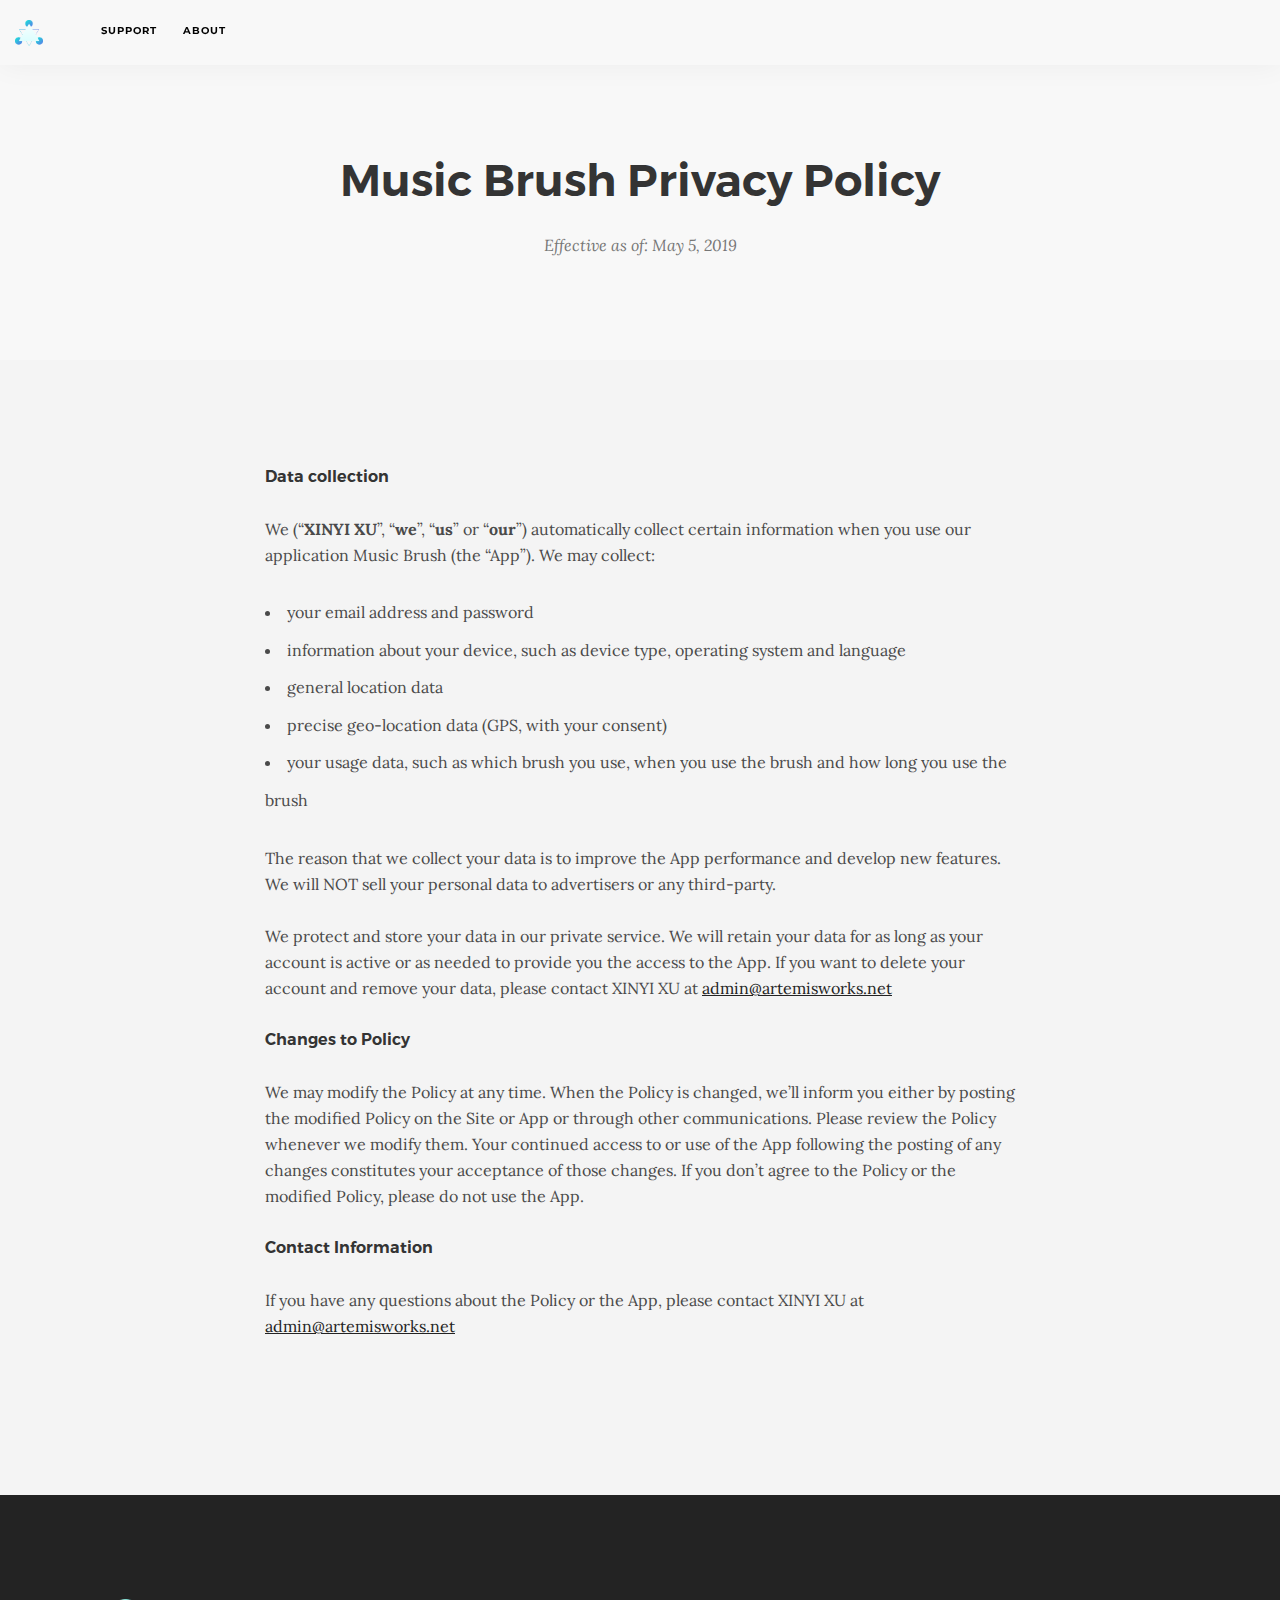
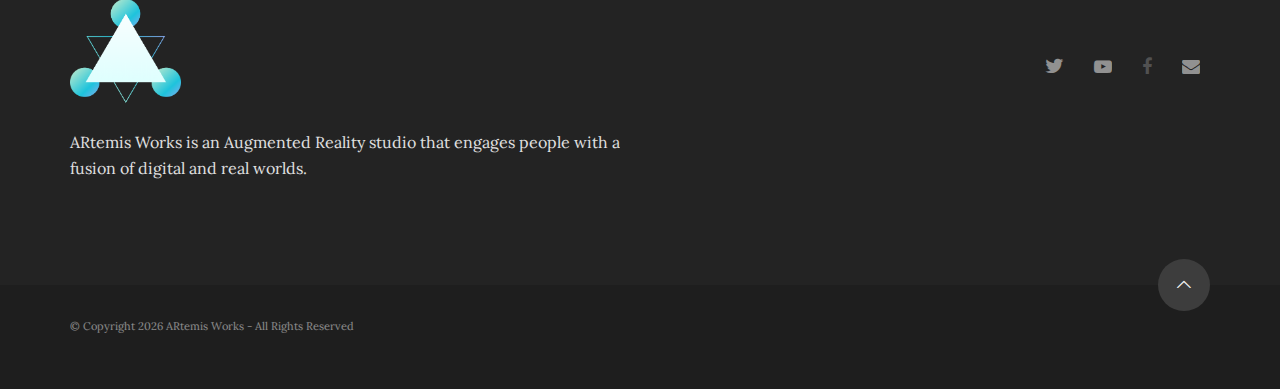
==== commit 2c79f050: "fix" ====
--- a/privacy_policy_music_brush.html
+++ b/privacy_policy_music_brush.html
@@ -49,7 +49,7 @@
                     <div class="row">
                         <div class="col-sm-12 text-center">
                             <br/><br/>
-                            <h2>Humming Lines Privacy Policy</h2>
+                            <h2>Music Brush Privacy Policy</h2>
                             <span>
                                 <em>Effective as of: May 5, 2019</em>
                             </span>
@@ -65,7 +65,7 @@
                         <div class="col-sm-8 col-sm-offset-2">
                             <h5>Data collection</h5>
                             <p style="color:#4A4A4A">
-                                We (“<b>XINYI XU</b>”, “<b>we</b>”, “<b>us</b>” or “<b>our</b>”) automatically collect certain information when you use our application Humming Lines (the “App”). We may collect:
+                                We (“<b>XINYI XU</b>”, “<b>we</b>”, “<b>us</b>” or “<b>our</b>”) automatically collect certain information when you use our application Music Brush (the “App”). We may collect:
                                 <ul class="bullets" style="color:#4A4A4A">
                                 <li>
                                     your email address and password
